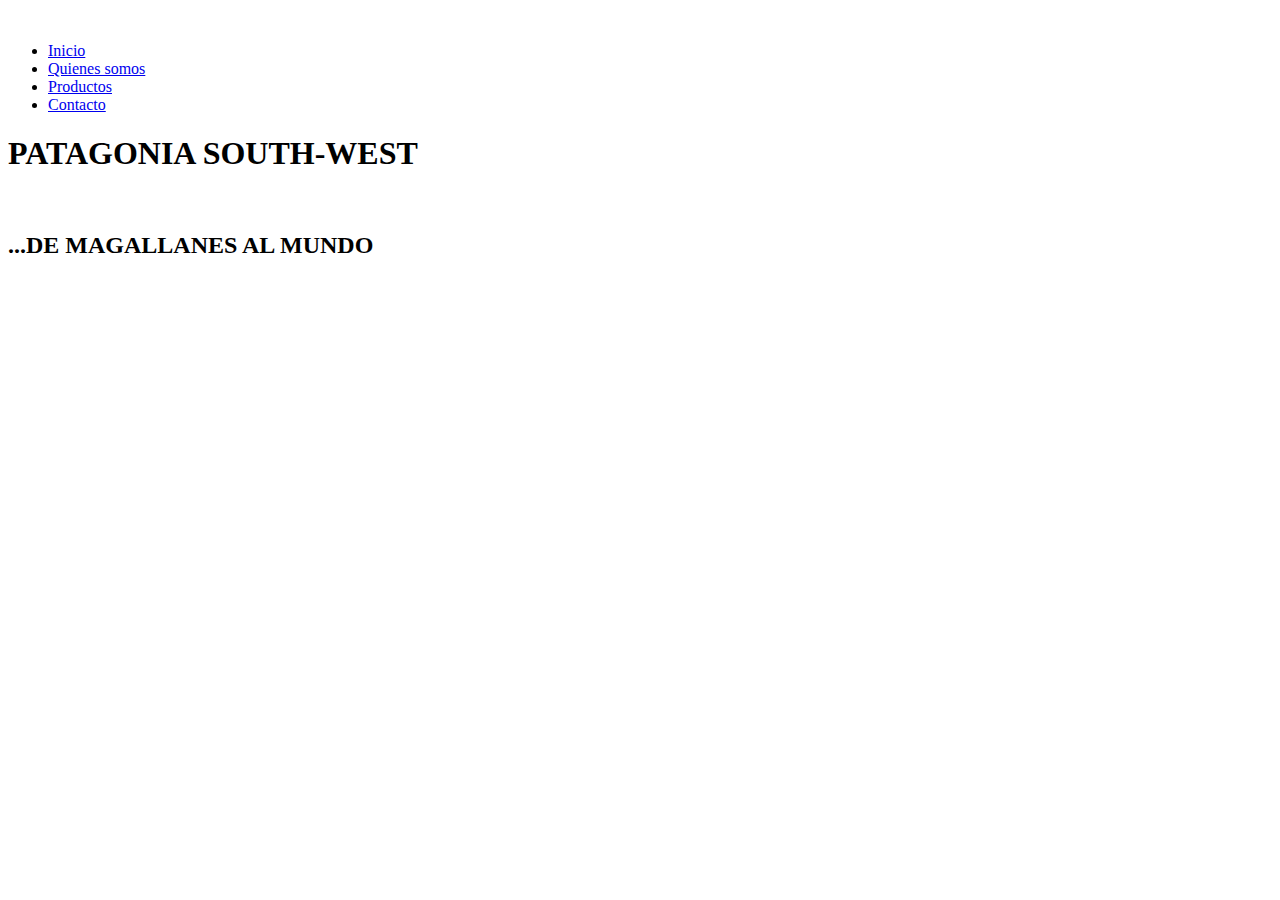
==== index.html @ 1c1a5e8b "Add files via upload" ====
<!DOCTYPE html>
<html lang="en">
<head>
    <meta charset="UTF-8">
    <meta http-equiv="X-UA-Compatible" content="IE=edge">
    <meta name="viewport" content="width=device-width, initial-scale=1.0">
    <title>Patagonia South West</title>
    <link rel="stylesheet" href="./assets/css/styles.css">
</head>
<body>
    <nav>
        <div class="navbar">
            <div>
                <img src="./assets/img/logo navbar.jpeg" style="width: 15%;" alt="" srcset="">
            </div>
            <div>
                <ul>
                    <li><a href="./">Inicio</a></li>
                    <li><a href="./quienessomos.html">Quienes somos</a></li>
                    <li><a href="./productos.html">Productos</a></li>
                    <li><a href="./contacto.html">Contacto</a></li>
                </ul>
            </div>
        </div>
    </nav>
    <header class="content">
        <div class="content-container">
            <h1 class="titulo">PATAGONIA SOUTH-WEST</h1>
            <div class="article">
                <img class="content-img" style="width: 100%;" src="./assets/img/imageninicio.jpeg" alt="">
                <img class="logo_inicio" src="./assets/img/logo psw.png" alt="" srcset="">
            </div>
            <div>
                <h2 class="subtitulo">...DE MAGALLANES AL MUNDO</h2>
            </div>        

        </div>
    </header>
</body>
</html>
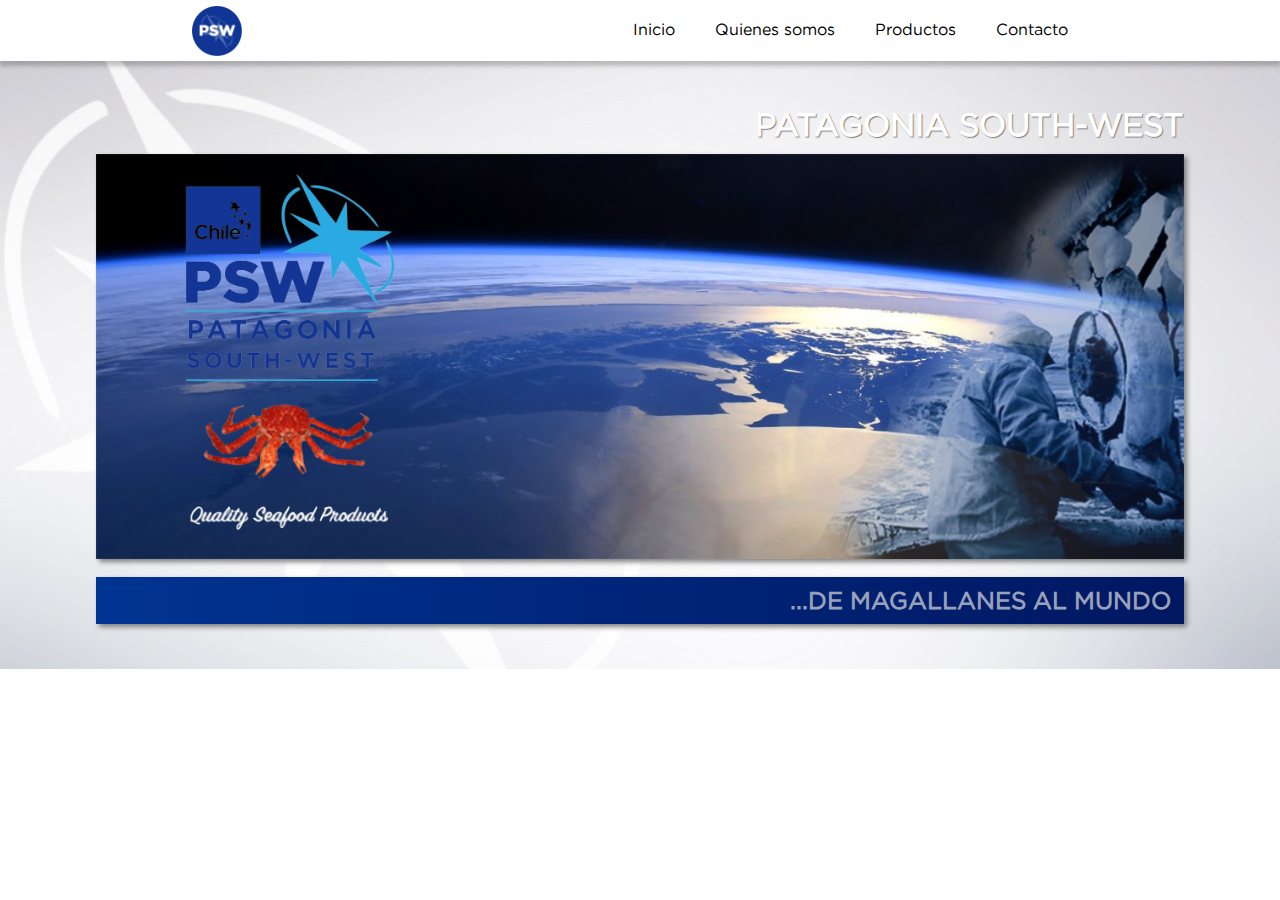
==== commit 3529f279: "Add files via upload" ====
--- a/index.html
+++ b/index.html
@@ -10,8 +10,8 @@
 <body>
     <nav>
         <div class="navbar">
-            <div>
-                <img src="./assets/img/logo navbar.jpeg" style="width: 15%;" alt="" srcset="">
+            <div class="container-img-logo">
+                <img src="./assets/img/logo_navbar-removebg-preview.png" style="width: 50px;" alt="" srcset="">
             </div>
             <div>
                 <ul>
@@ -28,7 +28,12 @@
             <h1 class="titulo">PATAGONIA SOUTH-WEST</h1>
             <div class="article">
                 <img class="content-img" style="width: 100%;" src="./assets/img/imageninicio.jpeg" alt="">
-                <img class="logo_inicio" src="./assets/img/logo psw.png" alt="" srcset="">
+                <div class="logo_inicio">
+                    <img src="./assets/img/logo psw.png" alt="" srcset="">
+                    <img src="./assets/img/centolla-removebg-preview.png" alt="" srcset="">
+                    <img src="./assets/img/quality_sea_products-removebg-preview.png" alt="" srcset="">
+
+                </div>
             </div>
             <div>
                 <h2 class="subtitulo">...DE MAGALLANES AL MUNDO</h2>
--- a/assets/css/styles.css
+++ b/assets/css/styles.css
@@ -0,0 +1,159 @@
+@font-face {
+    font-family: "Gotham";
+    src: url("../fonts/Gotham\ Book.otf");
+  }
+  @font-face {
+    font-family: "Gotham-Book";
+    src: local("Gotham-Book");
+  }
+
+
+*{
+    box-sizing: border-box;
+    font-family: "Gotham";
+    margin: 0;
+    padding: 0%;
+    list-style: none;
+    text-decoration: none;
+}
+a{
+    color: black;
+}
+a:hover{
+    color: #013392;
+}
+.navbar{
+    display: flex;
+    flex-direction: row;
+    justify-content: space-between;
+    padding-right: 15vw;
+    padding-left: 15vw;
+    height: 61px;
+    
+}
+.container-img-logo{
+    display: flex;
+    justify-content: center;
+    align-items: center;
+  }
+ul{
+    display: flex;
+}
+li{
+    margin: 20px;
+}
+.content{
+
+    padding-left: 7.5vw;
+    padding-right: 7.5vw;
+    padding-top: 5vh;
+    padding-bottom:5vh;
+    background-image: url("../img/background.jpeg");
+    background-repeat: no-repeat;
+    background-origin: border-box;
+}
+header{
+    background-image: url("../img/background.jpeg");
+    background-repeat: no-repeat;
+    background-size: cover;
+    background-position: center top;
+}
+.article{
+    margin-top: 10px;
+    display: flex;
+    flex-direction: row;
+    text-align: center;
+    align-items: center;
+    background-color: #013392;
+    box-shadow: 3px 3px 5px grey ;
+}
+.article_quienessomos{
+    margin-top: 10px;
+    display: flex;
+    flex-direction: row;
+    text-align: center;
+    align-items: center;
+    background-color: #013392;
+    box-shadow: 3px 3px 5px grey ;
+}
+.article_productos{
+    margin-top: 10px;
+    display: flex;
+    flex-direction: row;
+    text-align: center;
+    align-items: center;
+    background-color: #30a9e0;
+    box-shadow: 3px 3px 5px grey ;
+}
+.logo_inicio{
+    position: absolute;
+    z-index: 200;
+    display: flex;
+    flex-direction: column;
+    align-items: center;
+    justify-content: center;
+    width: 30%;
+}
+.logo_inicio img{
+    width: 55%;
+    
+}
+.content-img{
+    object-fit: fill;
+    width: 65%;
+}
+.titulo{
+    color:white;
+    text-shadow: 1px 1px 1px gray;
+    text-align: right;
+}
+.subtitulo{
+    background-image: linear-gradient(to right,#003392, #001761);
+    color: #99a1bb;
+    text-align: right;
+    padding-right: 1vw;
+    padding-top: 1vh;
+    padding-bottom: 1vh;
+    margin-top: 2vh;
+    box-shadow: 3px 3px 5px grey ;
+}
+.text-container{
+    width:35%;
+    height: 400px;
+    display: flex;
+    flex-direction: column;
+    align-items: center;
+    justify-content: center;
+
+}
+.text{
+    color: white;
+    margin: 5vh;
+    overflow: auto;
+    min-width: 200px;
+    
+}
+.article-title1{
+    width: 18vw;
+    position: relative;
+    top: 2.5vh;
+    left: -13.5vw ;
+    z-index: 3;
+    color: white;
+    background-color: black;
+    text-align: center;
+    padding-top: 5px;
+    padding-bottom: 5px;
+}
+.article-title2{
+    width: 18vw;
+    position: relative;
+    top: 2.5vh;
+    left: 15vw ;
+    z-index: 3;
+    color: white;
+    background-color: black;
+    text-align: center;
+    padding-top: 5px;
+    padding-bottom: 5px;
+}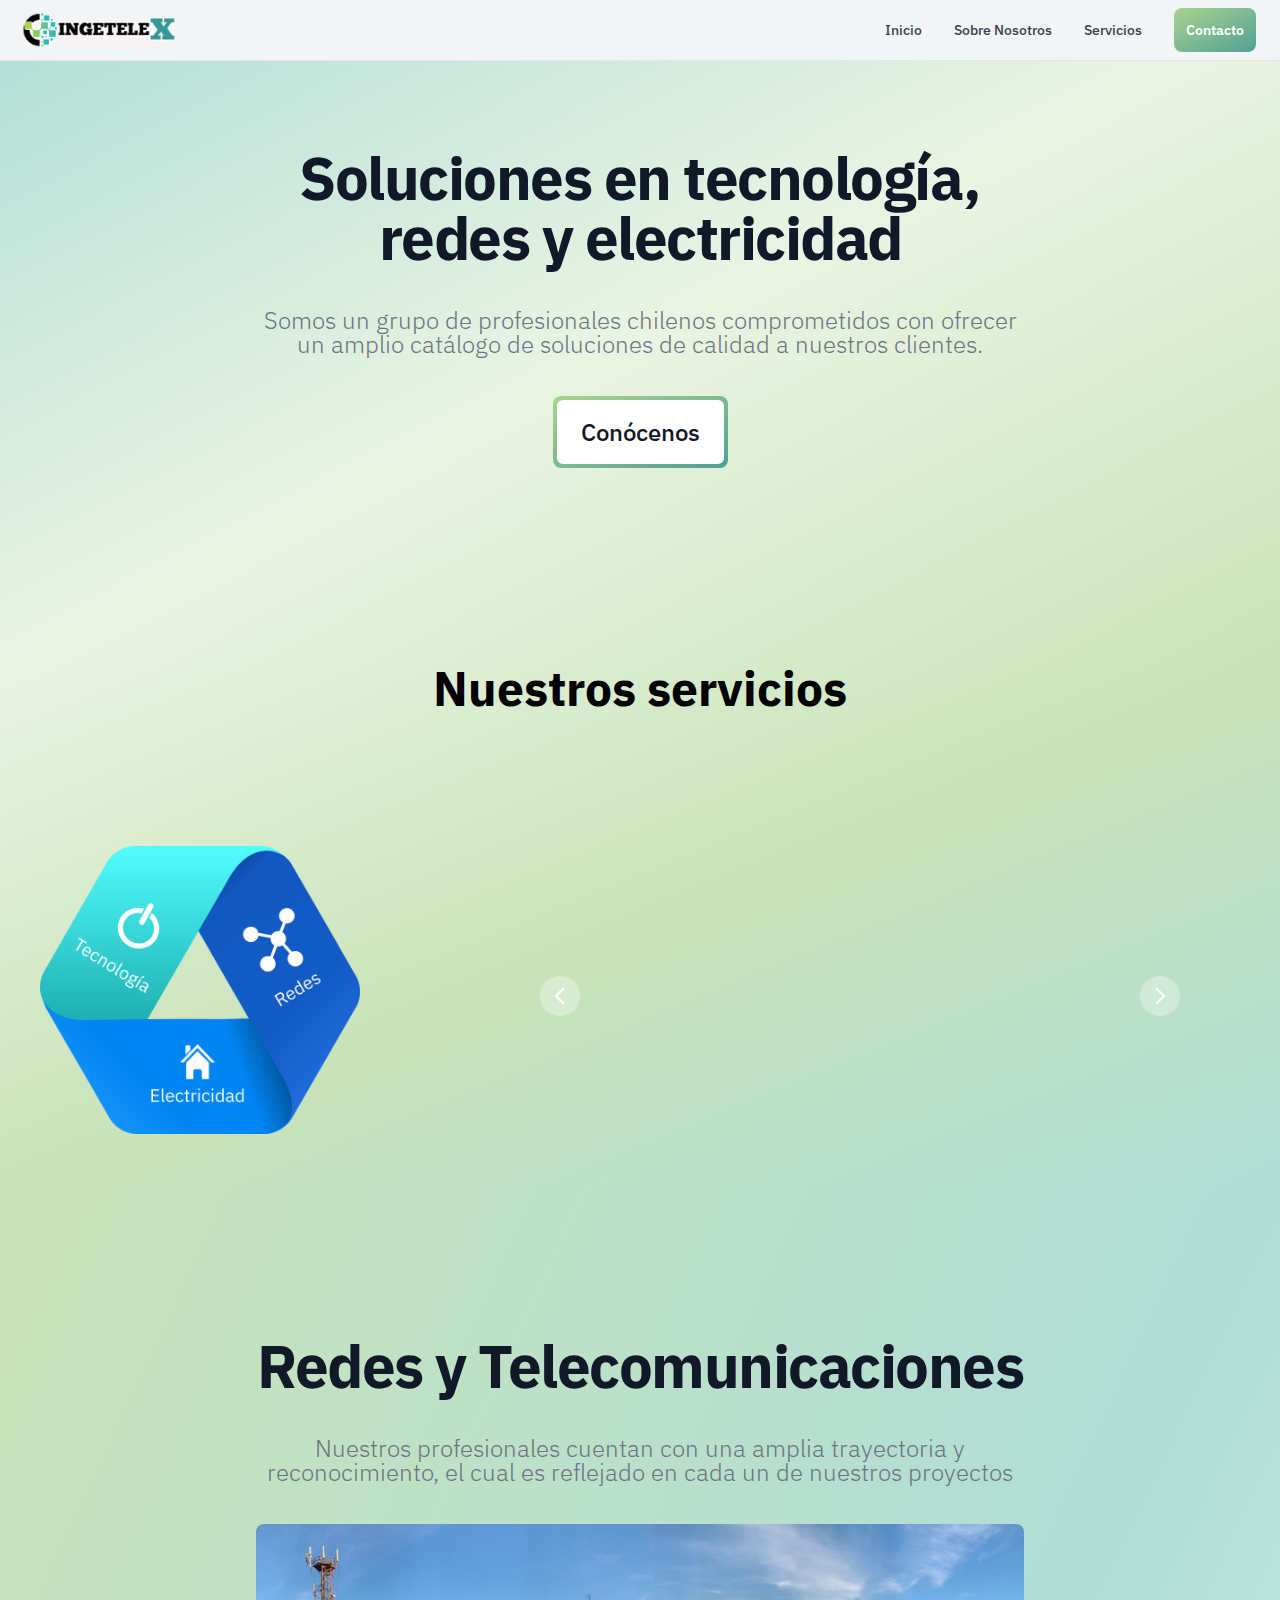
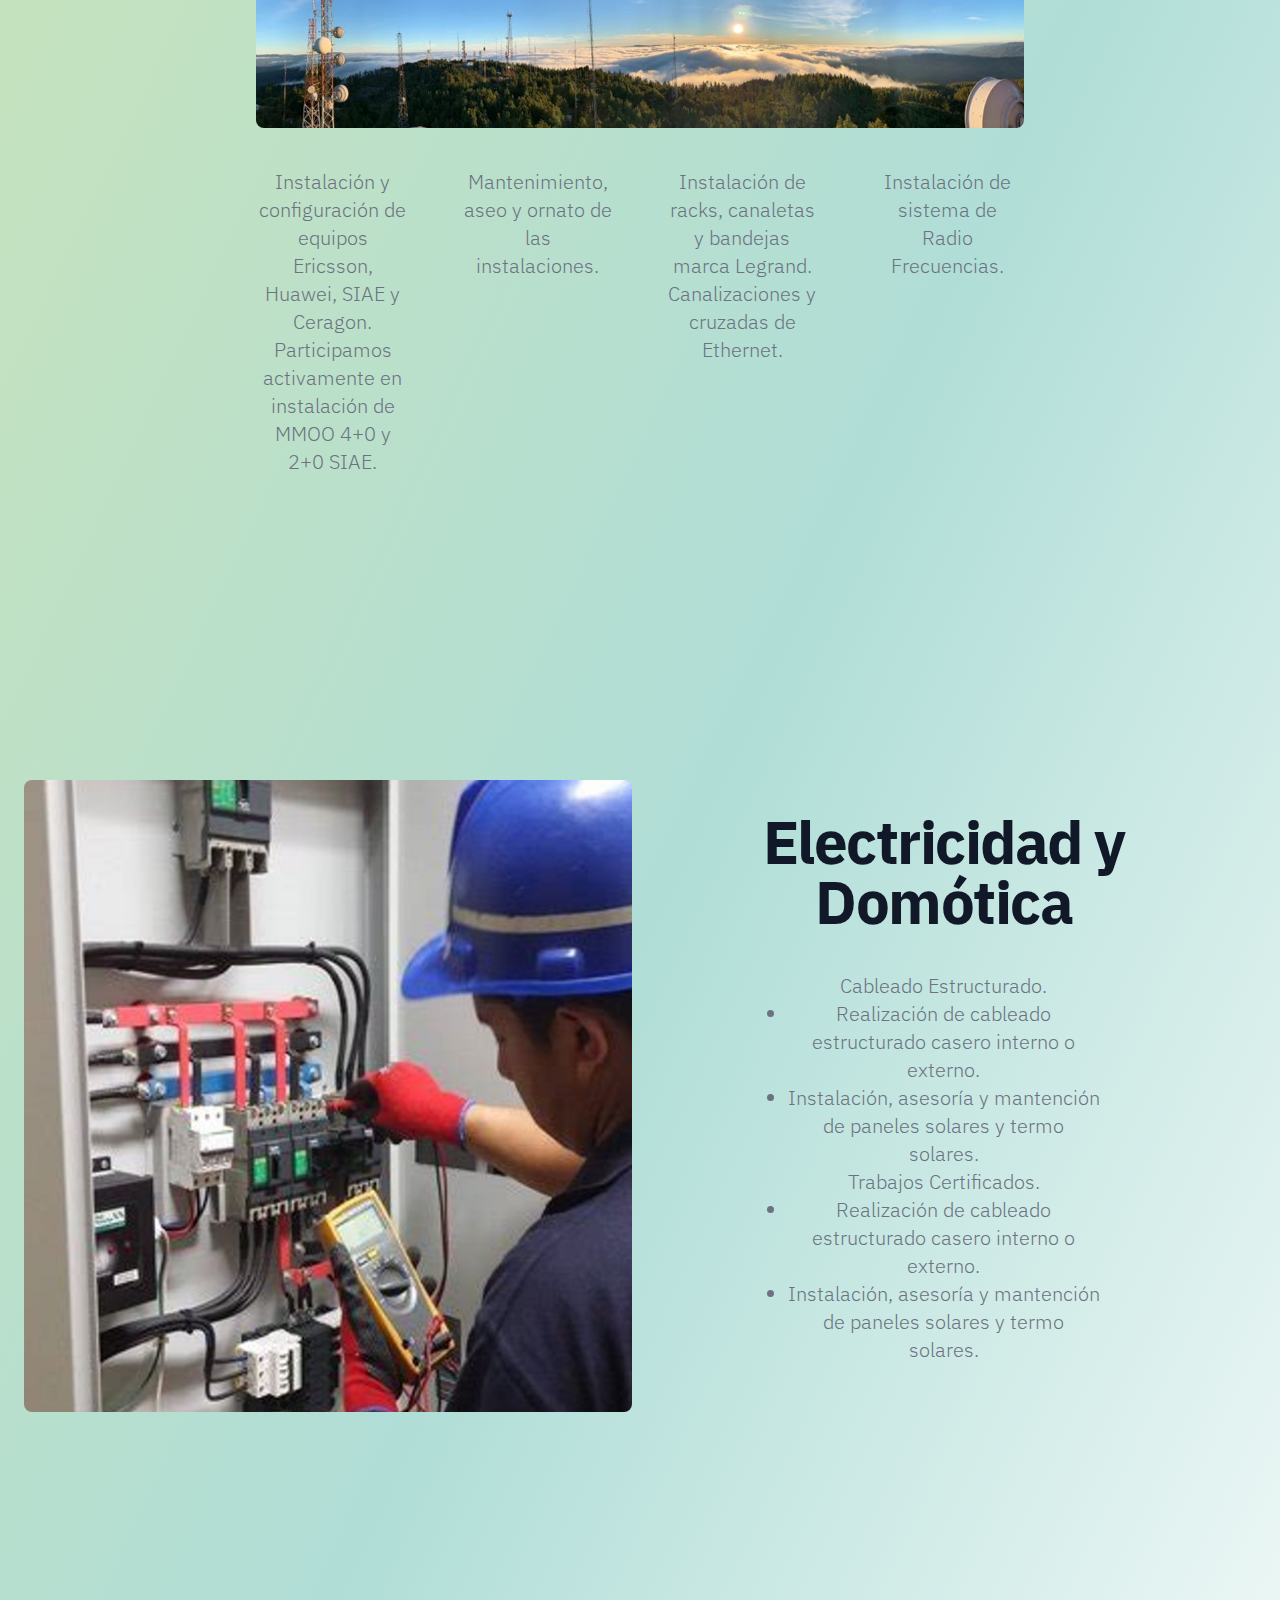
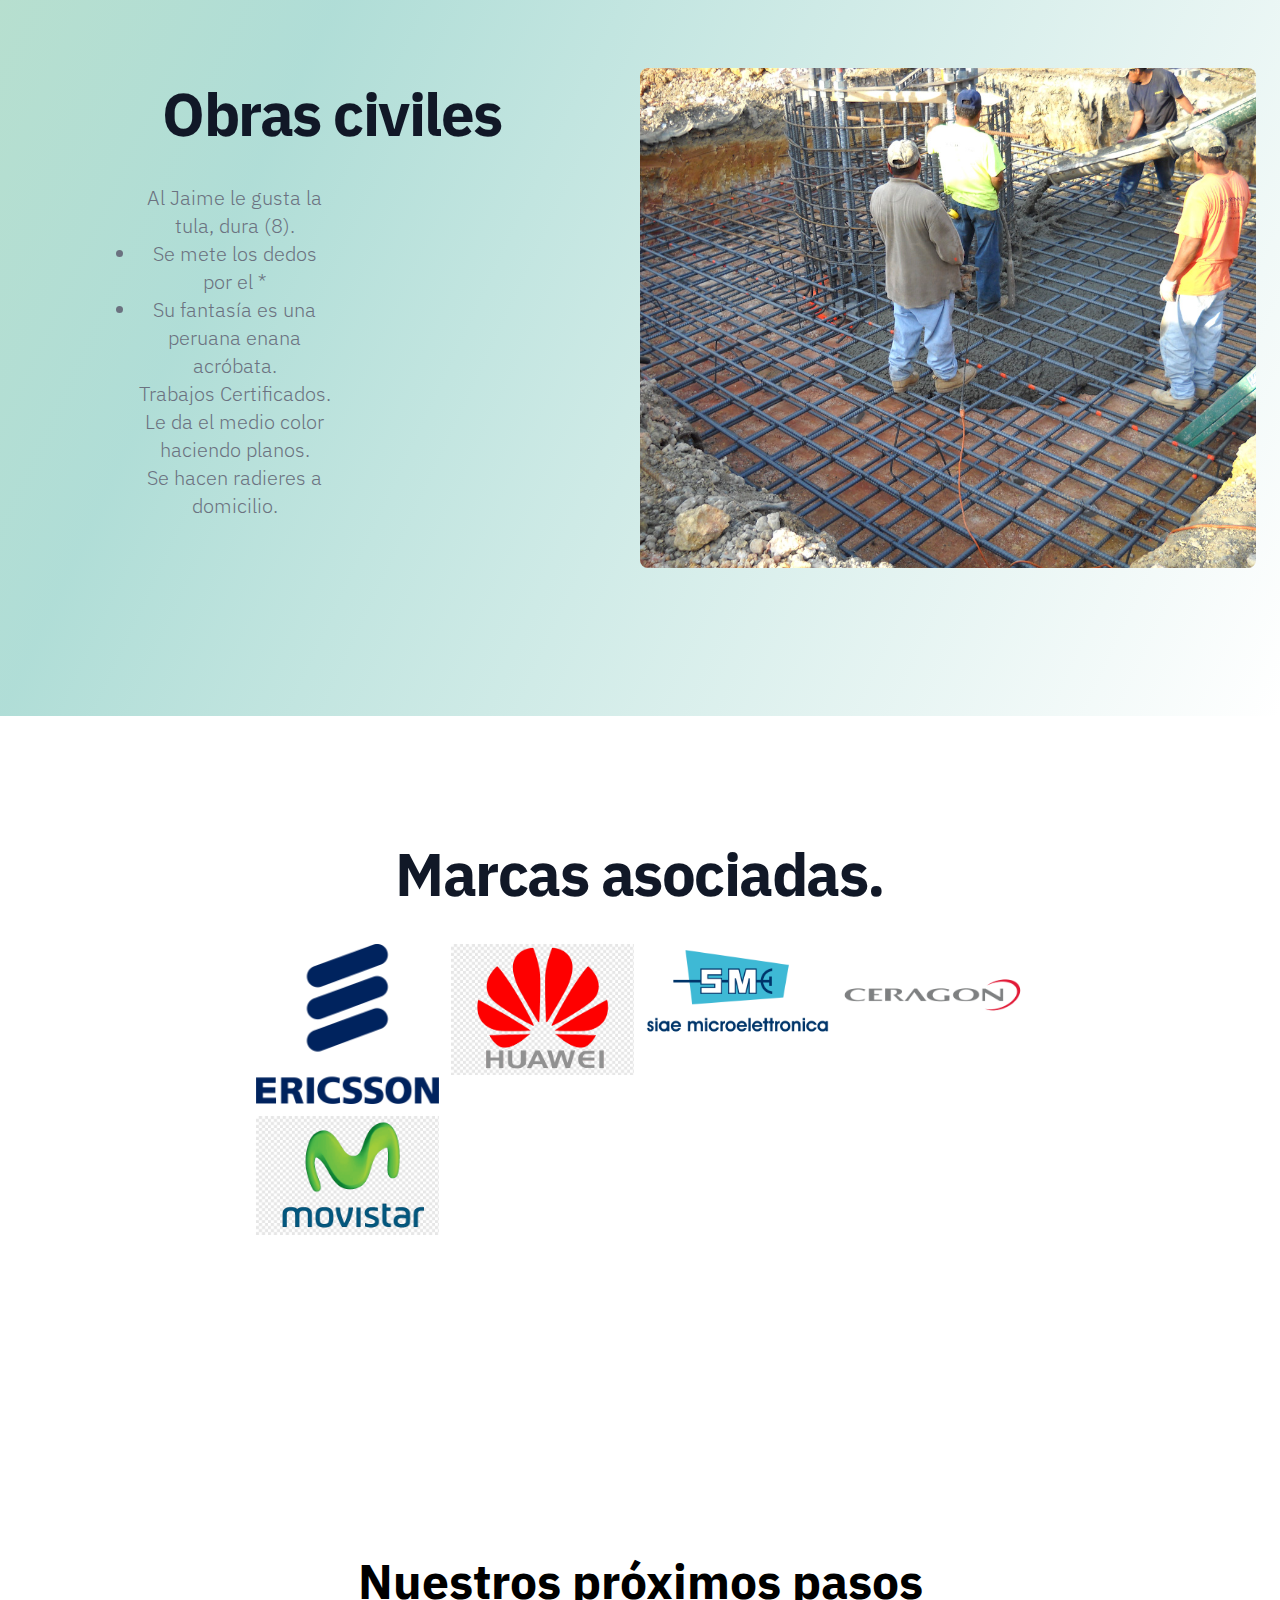
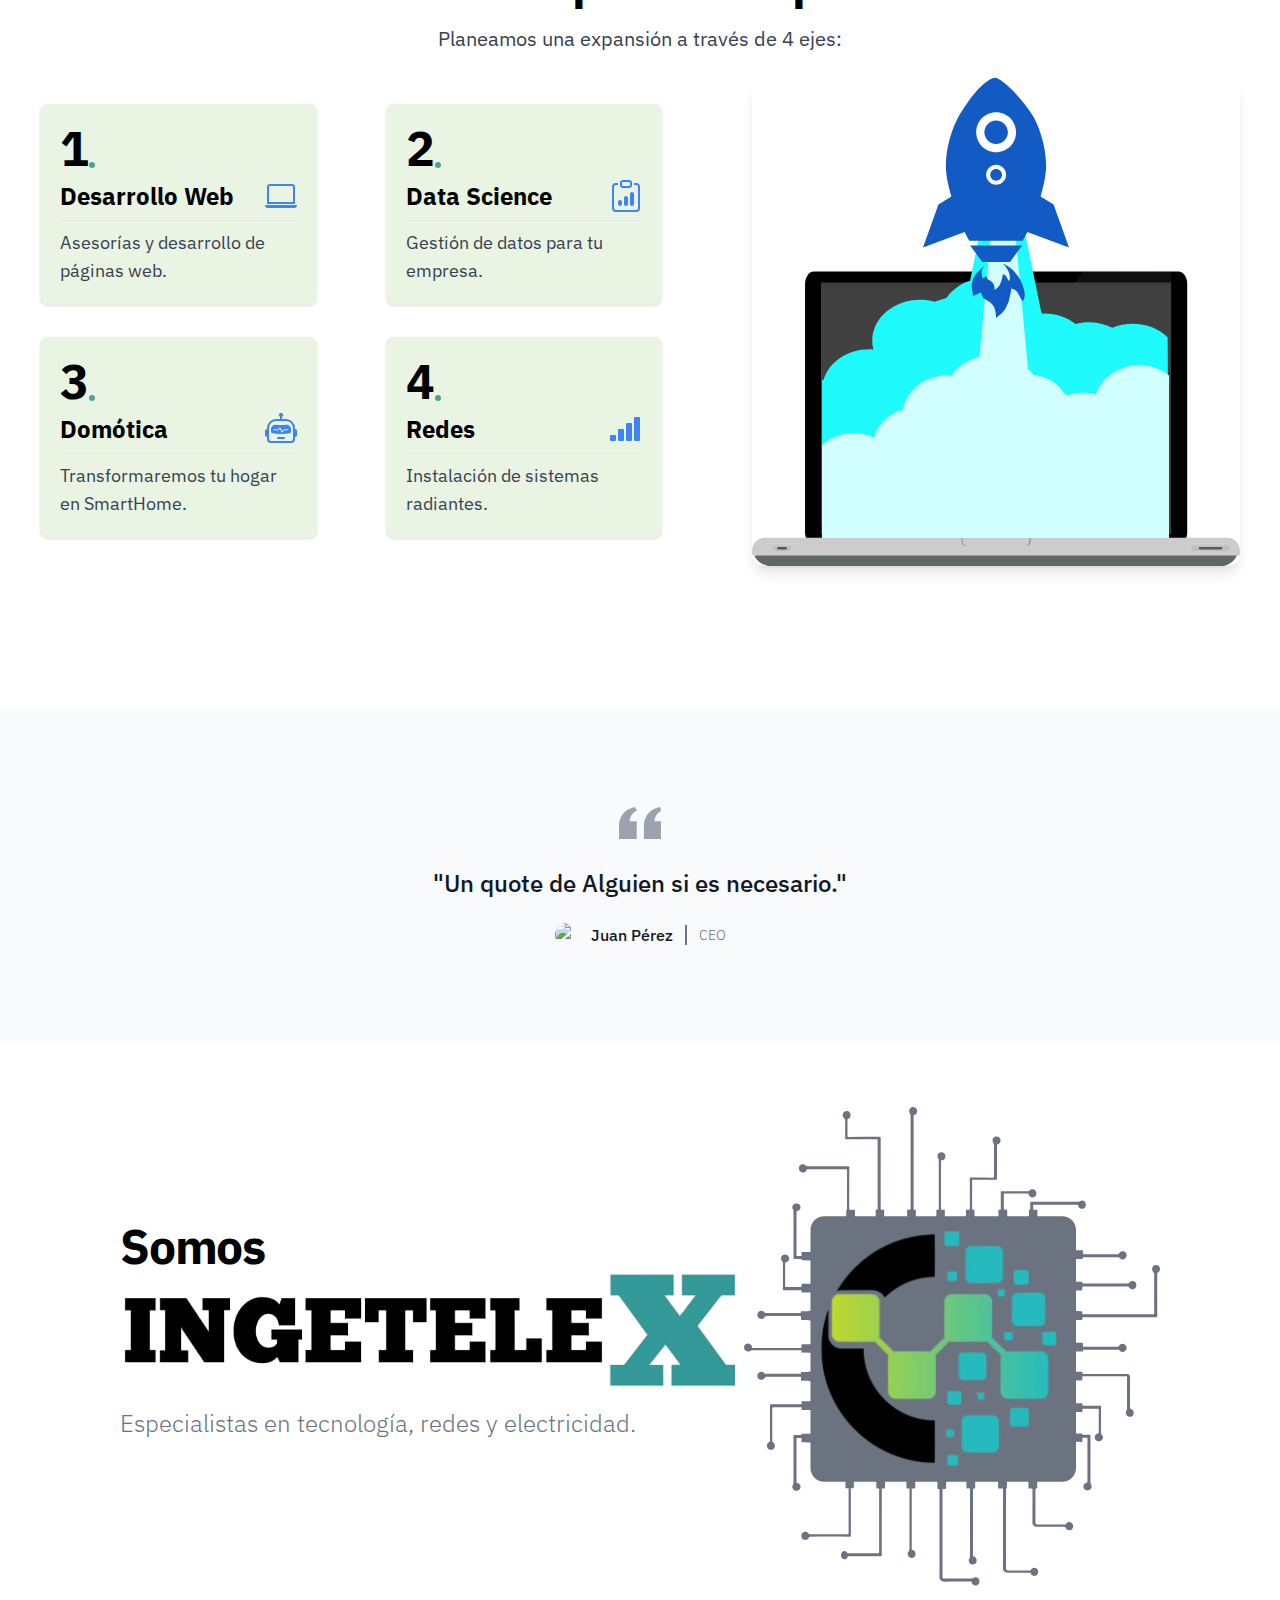
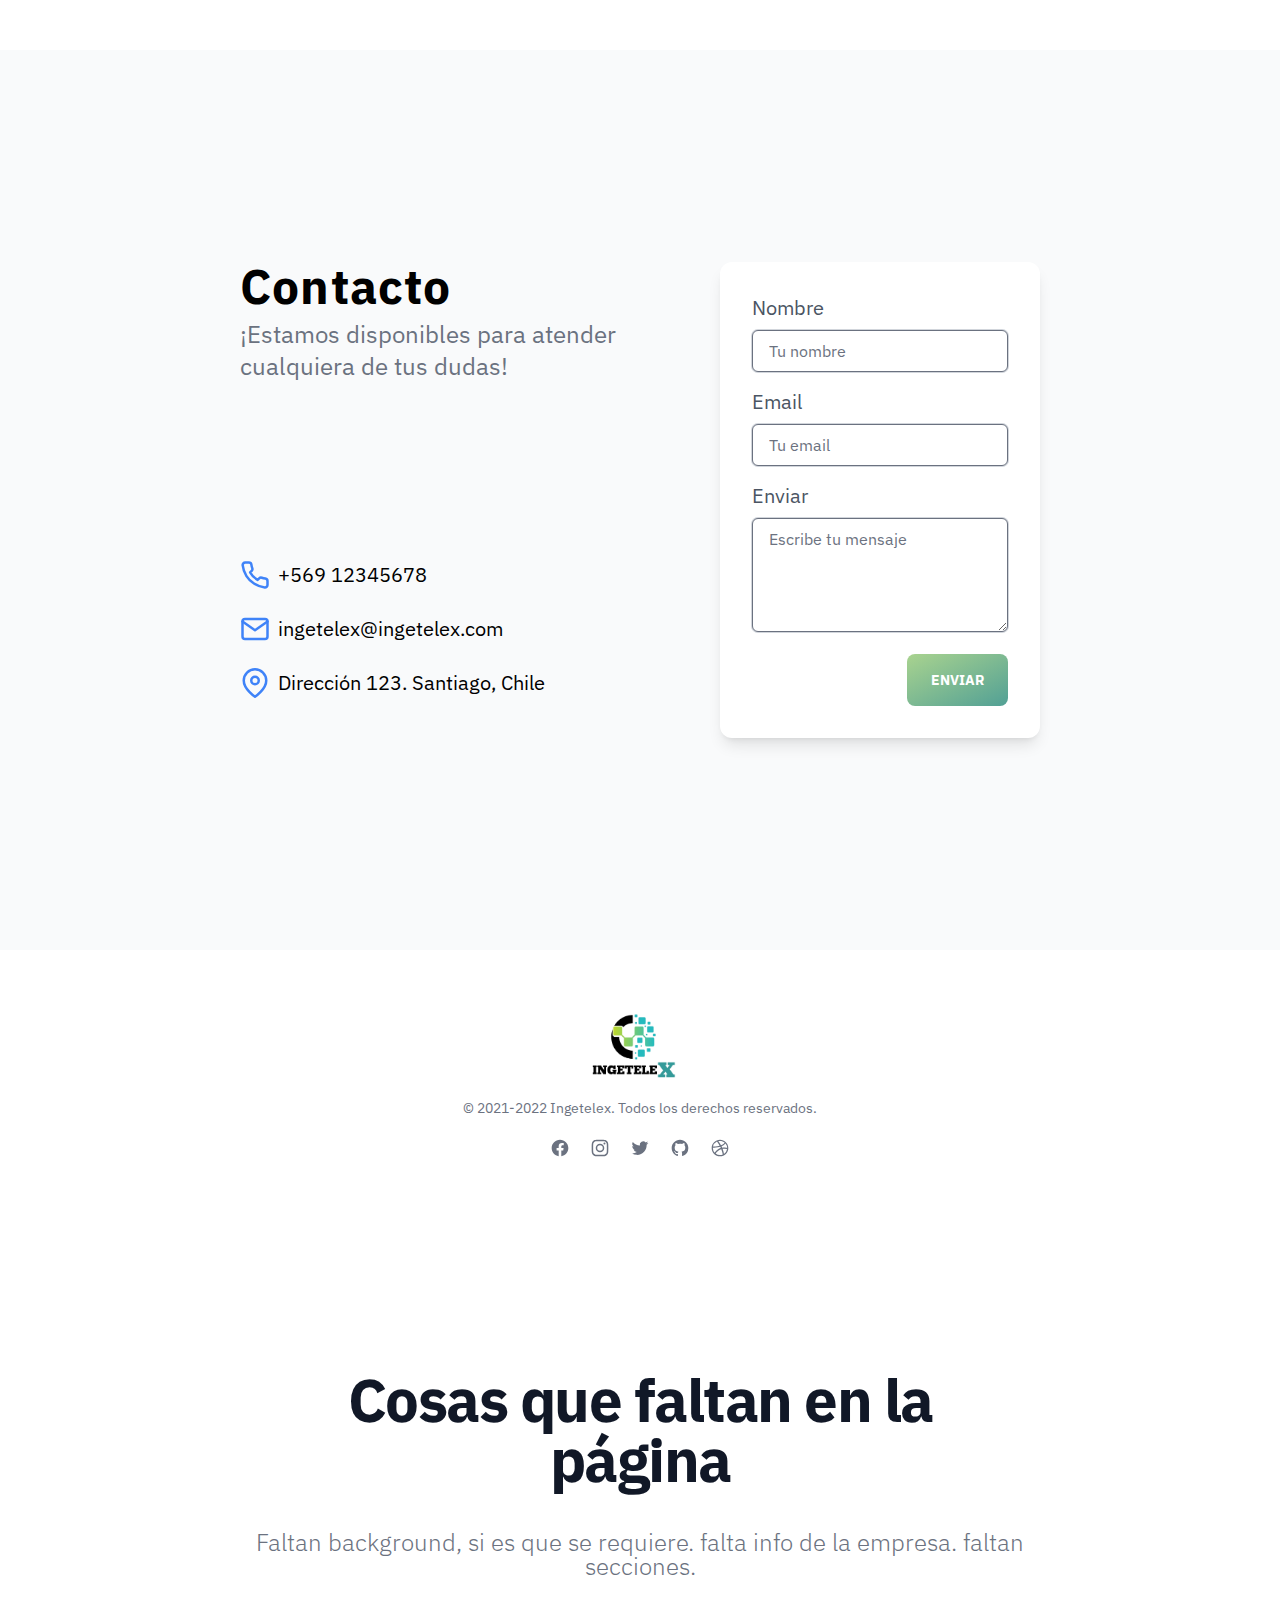
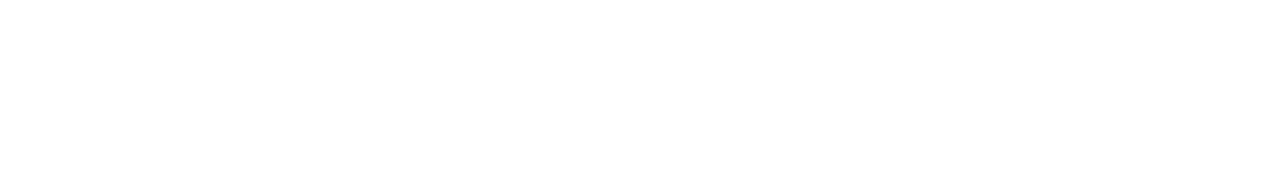
==== commit 0fbdc3d4: "prueba 1" ====
--- a/index.html
+++ b/index.html
@@ -1,45 +1,646 @@
 <!DOCTYPE html>
 <html lang="en">
+
 <head>
+    <link rel="canonical" href="https://https://demo.themesberg.com/landwind/" />
     <meta charset="UTF-8">
     <meta http-equiv="X-UA-Compatible" content="IE=edge">
     <meta name="viewport" content="width=device-width, initial-scale=1.0">
-    <title>Patagonia South West</title>
-    <link rel="stylesheet" href="./assets/css/styles.css">
+    <title> Ingetelex</title>
+    <!-- Favicon -->
+    <link rel="apple-touch-icon" sizes="180x180" href="./images/favicons/apple-touch-icon.png">
+    <link rel="icon" type="image/png" sizes="32x32" href="./images/favicons/favicon-32x32.png">
+    <link rel="icon" type="image/png" sizes="16x16" href="./images/favicons/favicon-16x16.png">
+    <link rel="manifest" href="./images/favicons/site.webmanifest">
+    <link rel="mask-icon" href="./images/favicons/safari-pinned-tab.svg" color="#5bbad5">
+    <link rel="shortcut icon" href="./images/favicons/favicon.ico?12312312312">
+    <meta name="msapplication-TileColor" content="#da532c">
+    <meta name="msapplication-config" content="./images/favicons/browserconfig.xml">
+    <meta name="theme-color" content="#ffffff">
+
+
+    <!-- Meta SEO -->
+    <meta name="title" content="Landwind - Tailwind CSS Landing Page">
+    <meta name="description"
+        content="Get started with a free and open-source landing page built with Tailwind CSS and the Flowbite component library.">
+    <meta name="robots" content="index, follow">
+    <meta http-equiv="Content-Type" content="text/html; charset=utf-8">
+    <meta name="language" content="English">
+    <meta name="author" content="Themesberg">
+
+    <!-- Social media share -->
+    <meta property="og:title" content="Landwind - Tailwind CSS Landing Page">
+    <meta property="og:site_name" content="Themesberg">
+    <meta property="og:url" content="https://https://demo.themesberg.com/landwind/">
+    <meta property="og:description"
+        content="Get started with a free and open-source landing page for Tailwind CSS built with the Flowbite component library featuring dark mode, hero sections, pricing cards, and more.">
+    <meta property="og:type" content="">
+    <meta property="og:image"
+        content="https://themesberg.s3.us-east-2.amazonaws.com/public/github/landwind/og-image.png">
+    <meta name="twitter:card" content="summary" />
+    <meta name="twitter:site" content="@themesberg" />
+    <meta name="twitter:creator" content="@themesberg" />
+
+
+
+
+
+
+    <link href="./output.css" rel="stylesheet">
+    <script async defer src="https://buttons.github.io/buttons.js"></script>
 </head>
+
 <body>
-    <nav>
-        <div class="navbar">
-            <div class="container-img-logo">
-                <img src="./assets/img/logo_navbar-removebg-preview.png" style="width: 50px;" alt="" srcset="">
-            </div>
+    <header>
+        <!-- <header class="fixed w-full px-1"> -->
+
+        <nav
+            class="transition-all duration-300 ease-out delay-75 bg-gray-100 px-2 sm:px-5 py-1 dark:bg-gray-900 fixed w-full z-20 top-0 left-0 border-b border-gray-200 dark:border-gray-600">
+            <div class="container flex flex-wrap items-center justify-between mx-auto">
+                <a href="https://flowbite.com/" class="flex items-center">
+                    <img src="./images/logo-nav.jpg" class="mr-3 h-9" alt="Flowbite Logo" />
+                </a>
+                <button data-collapse-toggle="navbar-sticky" type="button"
+                    class="inline-flex items-center p-2 ml-3 text-sm text-gray-500 rounded-lg md:hidden hover:bg-gray-100 focus:outline-none focus:ring-2 focus:ring-gray-200 dark:text-gray-400 dark:hover:bg-gray-700 dark:focus:ring-gray-600"
+                    aria-controls="navbar-default" aria-expanded="false">
+                    <span class="sr-only">Open main menu</span>
+                    <svg class="w-6 h-6" aria-hidden="true" fill="currentColor" viewBox="0 0 20 20"
+                        xmlns="http://www.w3.org/2000/svg">
+                        <path fill-rule="evenodd"
+                            d="M3 5a1 1 0 011-1h12a1 1 0 110 2H4a1 1 0 01-1-1zM3 10a1 1 0 011-1h12a1 1 0 110 2H4a1 1 0 01-1-1zM3 15a1 1 0 011-1h12a1 1 0 110 2H4a1 1 0 01-1-1z"
+                            clip-rule="evenodd"></path>
+                    </svg>
+                </button>
+                <div class="hidden w-full md:block md:w-auto" id="navbar-sticky">
+                    <ul
+                        class="flex flex-col items-center space-y-2 md:space-y-0  p-1 mt-4 border border-gray-100 rounded-lg bg-gray-50 md:flex-row md:space-x-8 md:mt-0 md:text-sm md:font-medium md:border-0 md:bg-gray-100 dark:bg-gray-800 md:dark:bg-gray-900 dark:border-gray-700">
+                        <li>
+                            <a href="#"
+                                class="block py-3 pl-3 pr-3 text-gray-700 rounded hover:bg-gray-100 md:hover:bg-transparent md:border-0 md:hover:text-blue-700 md:p-0 dark:text-gray-400 md:dark:hover:text-white dark:hover:bg-gray-700 dark:hover:text-white md:dark:hover:bg-transparent"
+                                aria-current="page">Inicio</a>
+                        </li>
+                        <li>
+                            <a href="#"
+                                class="block py-3 pl-3 pr-3 text-gray-700 rounded hover:bg-gray-100 md:hover:bg-transparent md:border-0 md:hover:text-blue-700 md:p-0 dark:text-gray-400 md:dark:hover:text-white dark:hover:bg-gray-700 dark:hover:text-white md:dark:hover:bg-transparent">Sobre
+                                Nosotros</a>
+                        </li>
+                        <li>
+                            <a href="#"
+                                class="block py-3 pl-3 pr-3 text-gray-700 rounded hover:bg-gray-100 md:hover:bg-transparent md:border-0 md:hover:text-blue-700 md:p-0 dark:text-gray-400 md:dark:hover:text-white dark:hover:bg-gray-700 dark:hover:text-white md:dark:hover:bg-transparent">Servicios</a>
+                        </li>
+                        <li>
+                            <a href="#"
+                                class="block py-3 pl-3 pr-3 md:px-3  rounded-lg  text-white bg-gradient-to-br from-ingetelexgreen-400 to-ingetelexblue-600  hover:bg-gradient-to-bl focus:ring-4 focus:outline-none focus:ring-green-200 dark:focus:ring-green-800 font-semibold text-center">Contacto</a>
+                        </li>
+                    </ul>
+                </div>
+            </div>
+        </nav>
+
+    </header>
+
+    <!-- Start block -->
+    <section class="bg-gradient-to-br from-ingetelexblue-500/50 via-ingetelexgreen-200/50 to-ingetelexgreen-500/50 dark:bg-gray-900 py-5">
+        <div class="max-w-screen-xl px-4 py-20 mx-auto md:py-32 lg:px-6">
+            <div class="max-w-screen-md mx-auto mb-8 text-center lg:mb-12 space-y-10">
+                <h1 data-animate-type="motion-safe:animate-enter-left-1s"
+                    class="js-animate-on-scroll mb-4 text-4xl -top-40  md:text-6xl font-black tracking-tight text-gray-900 dark:text-white">
+                    Soluciones en tecnología, redes y electricidad</h1>
+                <p class="mb-5 font-light leading-6 sm:leading-none text-gray-500 text-xl sm:text-2xl dark:text-gray-400">Somos un grupo de profesionales
+                    chilenos comprometidos con ofrecer un amplio catálogo de soluciones de calidad a nuestros clientes.
+                </p>
+                <button
+                    class=" bg-ingetelexblue-500 inline-flex items-center justify-center p-1 overflow-hidden text-xl md:text-2xl text-white font-medium lg:text-gray-900 rounded-lg group lg:bg-gradient-to-br from-ingetelexgreen-400 to-ingetelexblue-600 group-hover:from-ingetelexgreen-400 group-hover:to-ingetelexblue-600 hover:text-white dark:text-white focus:ring-4 focus:outline-none focus:ring-green-200 dark:focus:ring-green-800">
+                    <span
+                        class="px-6 py-4 transition-all ease-in duration-75 bg-ingetelexblue-600 lg:bg-white dark:bg-gray-900 rounded-md group-hover:bg-opacity-0">
+                        Conócenos
+                    </span>
+                </button>
+            </div>
+        </div>
+    </section>
+    <!-- End block -->
+
+    <!-- Start block -->
+    <section class="bg-gradient-to-br from-ingetelexgreen-200/50 via-ingetelexgreen-500/50 to-ingetelexblue-500/50 dark:bg-gray-800">
+        <div class="max-w-screen-xl mx-auto my-auto space-y-12 lg:space-y-20">
+            <h1 class="text-center col-span-12  font-bold text-3xl md:text-5xl self-center">Nuestros servicios</h1>
+            <!-- Row -->
+            <div class="items-center gap-8 lg:grid lg:grid-cols-3 md:gap-10">
+                <div class="hidden lg:block w-auto h-auto mx-auto">
+                    <img class="w-[80%] rounded-lg mx-auto max-w-full h-auto" src="./images/areasinge.png"
+                        alt="dashboard feature image">
+                
+                </div>
+                <div class="sm:text-lg dark:text-gray-400 lg:col-start-2 lg:col-span-2">
+                    <div class="max-w-2xl m-auto h-96 w-full">
+                        <div id="default-carousel" class="relative mt-3" data-carousel="static">
+                          <!-- Carousel wrapper -->
+                          <div class="overflow-hidden relative sm:h-96 h-96 rounded-lg xl:h-96 2xl:h-96">
+                               <!-- Item 1 -->
+                              <div class="inline-flex flex-col items-center hidden duration-700 ease-in-out bg-center bg-no-repeat" style="background-image: url(./images/telecobg.jpg);background-repeat: no-repeat;background-position: center;background-size: cover;" data-carousel-item>
+                                  <!-- <span class="absolute top-1/2 left-1/2 text-2xl font-semibold text-white -translate-x-1/2 -translate-y-1/2 sm:text-3xl dark:text-gray-800">Redes y Telecomunicaciones</span> -->
+                                  <h1 class="text-center col-span-12 text-[#52a095] font-bold text-3xl md:text-5xl" style="margin-top: 50px;">Redes y Telecomunicaciones</h1>
+                                  <!-- <img src="https://flowbite.com/docs/images/carousel/carousel-1.svg" class="block absolute top-1/2 left-1/2 w-full -translate-x-1/2 -translate-y-1/2" alt="..."> -->
+                                  <ul class="font-bold text-[#52a095]" style="padding-top:40px;">
+                                      <li>Proyecto Zona Sur</li>
+                                      <li>Planta Interna</li>
+                                      <li>Sistema Radio Frecuencias</li>
+                                      <li>Micro Ondas</li>
+                                  </ul>
+
+                              </div>
+                              <!-- Item 2 -->
+                              <div class="hidden duration-700 ease-in-out bg-center bg-no-repeat" style="background-image: url(./images/telecobg.jpg);background-repeat: no-repeat;background-position: center;background-size: cover;" data-carousel-item>
+                                  <!-- <span class="absolute top-1/2 left-1/2 text-2xl font-semibold text-white -translate-x-1/2 -translate-y-1/2 sm:text-3xl dark:text-gray-800">Redes y Telecomunicaciones</span> -->
+                                  <h1 class="text-center col-span-12  font-bold text-3xl md:text-5xl" style="margin-top: 50px;">Tecnología</h1>
+                                  <!-- <img src="https://flowbite.com/docs/images/carousel/carousel-1.svg" class="block absolute top-1/2 left-1/2 w-full -translate-x-1/2 -translate-y-1/2" alt="..."> -->
+                                  
+                              </div>
+                              <!-- Item 3 -->
+                              <div class="hidden duration-700 ease-in-out bg-center bg-no-repeat" style="background-image: url(./images/obrascivilesbg.jpg);background-repeat: no-repeat;background-position: center;background-size: cover;" data-carousel-item>
+                                <!-- <span class="absolute top-1/2 left-1/2 text-2xl font-semibold text-white -translate-x-1/2 -translate-y-1/2 sm:text-3xl dark:text-gray-800">Redes y Telecomunicaciones</span> -->
+                                <h1 class="text-center col-span-12  font-bold text-3xl md:text-5xl" style="margin-top: 50px;">Obras Civiles</h1>
+                                <!-- <img src="https://flowbite.com/docs/images/carousel/carousel-1.svg" class="block absolute top-1/2 left-1/2 w-full -translate-x-1/2 -translate-y-1/2" alt="..."> -->
+                                
+                            </div>
+                          </div>
+                          <!-- Slider indicators -->
+                          <div class="flex absolute bottom-5 left-1/2 z-30 space-x-3 -translate-x-1/2">
+                              <button type="button" class="w-3 h-3 rounded-full" aria-current="false" aria-label="Slide 1" data-carousel-slide-to="0"></button>
+                              <button type="button" class="w-3 h-3 rounded-full" aria-current="false" aria-label="Slide 2" data-carousel-slide-to="1"></button>
+                              <button type="button" class="w-3 h-3 rounded-full" aria-current="false" aria-label="Slide 3" data-carousel-slide-to="2"></button>
+                          </div>
+                          <!-- Slider controls -->
+                          <button type="button" class="flex absolute top-0 left-0 z-30 justify-center items-center px-4 h-full cursor-pointer group focus:outline-none" data-carousel-prev>
+                              <span class="inline-flex justify-center items-center w-8 h-8 rounded-full sm:w-10 sm:h-10 bg-white/30 dark:bg-gray-800/30 group-hover:bg-white/50 dark:group-hover:bg-gray-800/60 group-focus:ring-4 group-focus:ring-white dark:group-focus:ring-gray-800/70 group-focus:outline-none">
+                                  <svg class="w-5 h-5 text-white sm:w-6 sm:h-6 dark:text-gray-800" fill="none" stroke="currentColor" viewBox="0 0 24 24" xmlns="http://www.w3.org/2000/svg"><path stroke-linecap="round" stroke-linejoin="round" stroke-width="2" d="M15 19l-7-7 7-7"></path></svg>
+                                  <span class="hidden">Previous</span>
+                              </span>
+                          </button>
+                          <button type="button" class="flex absolute top-0 right-0 z-30 justify-center items-center px-4 h-full cursor-pointer group focus:outline-none" data-carousel-next>
+                              <span class="inline-flex justify-center items-center w-8 h-8 rounded-full sm:w-10 sm:h-10 bg-white/30 dark:bg-gray-800/30 group-hover:bg-white/50 dark:group-hover:bg-gray-800/60 group-focus:ring-4 group-focus:ring-white dark:group-focus:ring-gray-800/70 group-focus:outline-none">
+                                  <svg class="w-5 h-5 text-white sm:w-6 sm:h-6 dark:text-gray-800" fill="none" stroke="currentColor" viewBox="0 0 24 24" xmlns="http://www.w3.org/2000/svg"><path stroke-linecap="round" stroke-linejoin="round" stroke-width="2" d="M9 5l7 7-7 7"></path></svg>
+                                  <span class="hidden">Next</span>
+                              </span>
+                          </button>
+                </div>
+            </div>
+
+        </div>
+    </section>
+    <section class="bg-gradient-to-br from-ingetelexgreen-500/50 via-ingetelexblue-500/50 to-ingetelexgreen-00/50 dark:bg-gray-900 py-5">
+        <div class="max-w-screen-xl px-4 py-20 mx-auto md:py-32 lg:px-6">
+            <div class="max-w-screen-md mx-auto mb-8 text-center lg:mb-12 space-y-10">
+                <h1 data-animate-type="motion-safe:animate-enter-left-1s"
+                    class="js-animate-on-scroll mb-4 text-4xl -top-40  md:text-6xl font-black tracking-tight text-gray-900 dark:text-white">
+                    Redes y Telecomunicaciones</h1>
+                <p class="mb-5 font-light leading-6 sm:leading-none text-gray-500 text-xl sm:text-2xl dark:text-gray-400">
+                    Nuestros profesionales cuentan con una amplia trayectoria y reconocimiento, el cual es reflejado en cada un de nuestros proyectos
+                </p>
+                <div class="hidden sm:block w-full lg-rounded">
+                    <img src="./images/telecobg.jpg" alt="" class="rounded-lg">
+                </div>
+                <div class="flex flex-col sm:flex-row justify-between">
+                    <div class="w-full sm:w-1/5 text-gray-500 font-light text-base md:text-xl">
+                        <p>
+                            Instalación y configuración de equipos Ericsson, Huawei, SIAE y Ceragon.
+                            Participamos activamente en instalación de MMOO 4+0 y 2+0 SIAE.
+                        </p>
+                    </div>
+                    <div class="w-full sm:w-1/5 text-gray-500 font-light text-base md:text-xl">
+                        <p>
+                            Mantenimiento, aseo y ornato de las instalaciones.  
+                        </p>
+                    </div>
+                    <div class="w-full sm:w-1/5 text-gray-500 font-light text-base md:text-xl">
+                        <p>
+                            Instalación de racks, canaletas y bandejas marca Legrand.
+                        </p>
+                        <p>
+                            Canalizaciones y cruzadas de Ethernet.
+                        </p>
+                    </div>
+                    <div class="w-full sm:w-1/5 text-gray-500 font-light text-base md:text-xl">
+                        <p>
+                            Instalación de sistema de Radio Frecuencias.
+                        </p>
+                    </div>
+                </div>
+            </div>
+        </div>
+        <div class="flex flex-row max-w-screen-xl px-4 py-20 mx-auto md:py-32 lg:px-6">
+            <div class="hidden sm:block w-1/2 bg-center bg-no-repeat rounded-lg" style="background-image: url(./images/electricidad.jpg);background-repeat: no-repeat;background-position: center;background-size: cover;" data-carousel-item>
+            </div>
+            <div class="mx-auto my-8 text-center lg:mb-12 space-y-10">
+                <h1 data-animate-type="motion-safe:animate-enter-left-1s"
+                    class="js-animate-on-scroll mb-4 text-4xl -top-40  md:text-6xl font-black tracking-tight text-gray-900 dark:text-white">
+                    Electricidad y Domótica</h1>
+                <div class="flex flex-col justify-between">
+                    <div class="w-1/2 text-gray-500 font-light text-xl text-center mx-auto">
+                        <h2>
+                            Cableado Estructurado.
+                        </h2>
+                        <ul class="list-disc">
+                            <li>
+                                Realización de cableado estructurado casero interno o externo.
+                            </li>
+                            <li>
+                                Instalación, asesoría y mantención de paneles solares y termo solares.
+                            </li>
+                        </ul>
+                    </div>
+                    <div class="w-1/2 text-gray-500 font-light text-xl mx-auto">
+                        <h2>
+                            Trabajos Certificados.
+                        </h2>
+                        <ul class="list-disc">
+                            <li>
+                                Realización de cableado estructurado casero interno o externo.
+                            </li>
+                            <li>
+                                Instalación, asesoría y mantención de paneles solares y termo solares.
+                            </li>
+                        </ul>
+                    </div>
+                </div>
+            </div>
+        </div>
+        <div class="flex flex-row max-w-screen-xl px-4 py-20 mx-auto md:py-32 lg:px-6">
+            <div class="max-w-screen-md mx-auto mb-8 text-center lg:mb-12 space-y-10">
+                <h1 data-animate-type="motion-safe:animate-enter-left-1s"
+                class="js-animate-on-scroll my-4 text-4xl -top-40  md:text-6xl font-black tracking-tight text-gray-900 dark:text-white">
+                Obras civiles</h1>
+                <div class="flex flex-col justify-between">
+                    <div class="w-1/2 text-gray-500 font-light text-xl">
+                        <h2>
+                            Al Jaime le gusta la tula, dura (8).
+                        </h2>
+                        <ul class="list-disc">
+                            <li>
+                                Se mete los dedos por el *
+                            </li>
+                            <li>
+                                Su fantasía es una peruana enana acróbata.
+                            </li>
+                        </ul>
+                    </div>
+                    <div class="w-1/2 text-gray-500 font-light text-xl">
+                        <h2>
+                            Trabajos Certificados.
+                        </h2>
+                        <ul>
+                            <li>
+                                Le da el medio color haciendo planos.
+                            </li>
+                            <li>
+                                Se hacen radieres a domicilio.
+                            </li>
+                        </ul>
+                    </div>
+                </div>
+            </div>
+            <div class="hidden lg:block w-1/2 bg-center bg-no-repeat rounded-lg" style="background-image: url(./images/obrasciviles.jpg);background-repeat: no-repeat;background-position: center;background-size: cover;" data-carousel-item>
+            </div>
+        </div>
+    </section>
+    <section>
+        <div class="max-w-screen-xl px-4 py-20 mx-auto md:py-32 lg:px-6">
+            <div class="max-w-screen-md mx-auto mb-8 text-center lg:mb-12 space-y-10">
+                <h1 data-animate-type="motion-safe:animate-enter-left-1s"
+                    class="js-animate-on-scroll mb-4 text-4xl -top-40  md:text-6xl font-black tracking-tight text-gray-900 dark:text-white">
+                    Marcas asociadas.
+                </h1>
+                <div class="grid grid-cols-4 gap-3">
+                    <div class="w-full h-full bg-center bg-no-repeat rounded-lg">
+                        <img src="./images/Ericsson_logo.svg.png" alt="">
+                    </div>
+                    <div class="w-full bg-center bg-no-repeat rounded-lg">
+                        <img src="./images/huawei logo.png" class="object-cover" alt="">
+                    </div>
+                    <div class="w-full bg-center bg-no-repeat rounded-lg">
+                        <img src="./images/SIAEMIC_logo.gif" class="object-cover" alt="">
+                    </div>
+                    <div class="w-full bg-center bg-no-repeat rounded-lg">
+                        <img src="./images/ceragon-logo.png" alt="" srcset="">
+                    </div>
+                    <div class="w-full bg-center bg-no-repeat rounded-lg">
+                        <img src="./images/movistar-logo.png" alt="" srcset="">
+                    </div>
+                </div>
+            </div>
+        </div>
+    </section>
+    <!-- End block -->
+
+
+
+
+    <section
+        class="min-h-screen grid grid-cols-12 container mx-auto px-10 py-14 gap-x-5 place-content-center">
+        <h1 class="text-center col-span-12  font-bold text-3xl md:text-5xl self-center">Nuestros próximos pasos</h1>
+        <p class="col-span-12 mt-3 mb-3 md:mb-1 lg:mt-5 self-center text-gray-700  text-lg sm:text-xl text-center">Planeamos una expansión a través de 4 ejes:</p>
+
+        <article class="col-span-12 grid grid-cols-12 gap-x-5 md:mt-10 xl:mt-5 2xl:mt-5 items-center">
+            <div class="order-2 md:order-1 col-span-12 lg:col-span-7 grid sm:grid-cols-2 gap-7 lg:gap-x-0 md:gap-y-8">
+                <div data-animate-type="motion-safe:animate-enter-left-1s" class="js-animate-on-scroll lg:max-w-[80%] rounded-lg shadow p-5 bg-ingetelexgreen-100 hover:shadow-2xl hover:bg-ingetelexgreen-200 transition duration-300">
+                    <p class="number flex items-end text-5xl font-bold">1<span
+                            class="inline-block bg-ingetelexblue-600 h-1.5 rounded-full w-1.5 mb-1"></span>  </p>
+                    
+                    <div class="py-2 whitespace-no-wrap border-b border-gray-200 text-sm flex flex-nowrap text-black-500 mb-2 justify-between">
+                        <h2 class="text-xl lg:text-2xl font-bold mr-2">Desarrollo Web</h2>
+                        <svg xmlns="http://www.w3.org/2000/svg" width="16" height="16" fill="currentColor" class="h-8 w-8 text-blue-500 align-middle" viewBox="0 0 16 16">
+                            <path d="M13.5 3a.5.5 0 0 1 .5.5V11H2V3.5a.5.5 0 0 1 .5-.5h11zm-11-1A1.5 1.5 0 0 0 1 3.5V12h14V3.5A1.5 1.5 0 0 0 13.5 2h-11zM0 12.5h16a1.5 1.5 0 0 1-1.5 1.5h-13A1.5 1.5 0 0 1 0 12.5z"/>
+                          </svg>                            
+                    </div>
+                    <p class="text-gray-700 text-lg">Asesorías y desarrollo de páginas web.</p>
+                </div>
+                <div data-animate-type="motion-safe:animate-enter-right-1s" class="js-animate-on-scroll lg:max-w-[80%] rounded-lg shadow p-5 bg-ingetelexgreen-100 hover:shadow-2xl hover:bg-ingetelexgreen-200 transition duration-300">
+                    <p class="number flex items-end text-5xl font-bold">2<span
+                            class="inline-block bg-ingetelexblue-600 h-1.5 rounded-full w-1.5 mb-1"></span>  </p>
+                    
+                    <div class="py-2 whitespace-no-wrap border-b border-gray-200 text-sm flex flex-nowrap text-black-500 mb-2 justify-between">
+                        <h2 class="text-xl lg:text-2xl font-bold mr-2 align-baseline">Data Science</h2>
+                        <svg class="h-8 w-8 text-blue-500 align-middle" viewBox="0 0 16 16" fill="currentColor" xmlns="http://www.w3.org/2000/svg" width="16" height="16">
+                            <path d="M4 11a1 1 0 1 1 2 0v1a1 1 0 1 1-2 0v-1zm6-4a1 1 0 1 1 2 0v5a1 1 0 1 1-2 0V7zM7 9a1 1 0 0 1 2 0v3a1 1 0 1 1-2 0V9z"/>
+                            <path d="M4 1.5H3a2 2 0 0 0-2 2V14a2 2 0 0 0 2 2h10a2 2 0 0 0 2-2V3.5a2 2 0 0 0-2-2h-1v1h1a1 1 0 0 1 1 1V14a1 1 0 0 1-1 1H3a1 1 0 0 1-1-1V3.5a1 1 0 0 1 1-1h1v-1z"/>
+                            <path d="M9.5 1a.5.5 0 0 1 .5.5v1a.5.5 0 0 1-.5.5h-3a.5.5 0 0 1-.5-.5v-1a.5.5 0 0 1 .5-.5h3zm-3-1A1.5 1.5 0 0 0 5 1.5v1A1.5 1.5 0 0 0 6.5 4h3A1.5 1.5 0 0 0 11 2.5v-1A1.5 1.5 0 0 0 9.5 0h-3z"/>
+                          </svg>                            
+                    </div>
+                    <p class="text-gray-700 text-lg">Gestión de datos para tu empresa.</p>
+                </div>
+                <div data-animate-type="motion-safe:animate-enter-left-1s" class="js-animate-on-scroll lg:max-w-[80%] rounded-lg shadow p-5 bg-ingetelexgreen-100 hover:shadow-2xl hover:bg-ingetelexgreen-200 transition duration-300">
+                    <p class="number flex items-end text-5xl font-bold">3<span
+                            class="inline-block bg-ingetelexblue-600 h-1.5 rounded-full w-1.5 mb-1"></span>  </p>
+                    
+                    <div class="py-2 whitespace-no-wrap border-b border-gray-200 text-sm flex flex-nowrap text-black-500 mb-2 justify-between">
+                        <h2 class="text-xl lg:text-2xl font-bold mr-2">Domótica</h2>
+                        <svg xmlns="http://www.w3.org/2000/svg" width="16" height="16" fill="currentColor" class="h-8 w-8 text-blue-500 align-middle" viewBox="0 0 16 16">
+                            <path d="M6 12.5a.5.5 0 0 1 .5-.5h3a.5.5 0 0 1 0 1h-3a.5.5 0 0 1-.5-.5ZM3 8.062C3 6.76 4.235 5.765 5.53 5.886a26.58 26.58 0 0 0 4.94 0C11.765 5.765 13 6.76 13 8.062v1.157a.933.933 0 0 1-.765.935c-.845.147-2.34.346-4.235.346-1.895 0-3.39-.2-4.235-.346A.933.933 0 0 1 3 9.219V8.062Zm4.542-.827a.25.25 0 0 0-.217.068l-.92.9a24.767 24.767 0 0 1-1.871-.183.25.25 0 0 0-.068.495c.55.076 1.232.149 2.02.193a.25.25 0 0 0 .189-.071l.754-.736.847 1.71a.25.25 0 0 0 .404.062l.932-.97a25.286 25.286 0 0 0 1.922-.188.25.25 0 0 0-.068-.495c-.538.074-1.207.145-1.98.189a.25.25 0 0 0-.166.076l-.754.785-.842-1.7a.25.25 0 0 0-.182-.135Z"/>
+                            <path d="M8.5 1.866a1 1 0 1 0-1 0V3h-2A4.5 4.5 0 0 0 1 7.5V8a1 1 0 0 0-1 1v2a1 1 0 0 0 1 1v1a2 2 0 0 0 2 2h10a2 2 0 0 0 2-2v-1a1 1 0 0 0 1-1V9a1 1 0 0 0-1-1v-.5A4.5 4.5 0 0 0 10.5 3h-2V1.866ZM14 7.5V13a1 1 0 0 1-1 1H3a1 1 0 0 1-1-1V7.5A3.5 3.5 0 0 1 5.5 4h5A3.5 3.5 0 0 1 14 7.5Z"/>
+                          </svg>                          
+                    </div>
+                    <p class="text-gray-700 text-lg">Transformaremos tu hogar en SmartHome.</p>
+                </div>
+                <div data-animate-type="motion-safe:animate-enter-right-1s" class=" js-animate-on-scroll lg:max-w-[80%] rounded-lg shadow p-5 bg-ingetelexgreen-100 hover:shadow-2xl hover:bg-ingetelexgreen-200 transition duration-300">
+                    <p class="number flex items-end text-5xl font-bold">4<span
+                            class="inline-block bg-ingetelexblue-600 h-1.5 rounded-full w-1.5 mb-1"></span>  </p>
+                    
+                    <div class="py-2 whitespace-no-wrap border-b border-gray-200 text-sm flex flex-nowrap text-black-500 mb-2 justify-between">
+                        <h2 class="text-xl lg:text-2xl font-bold mr-2">Redes</h2>
+                        <svg xmlns="http://www.w3.org/2000/svg" width="16" height="16" fill="currentColor" class="h-8 w-8 text-blue-500 align-baseline" viewBox="0 0 16 16">
+                            <path d="M0 11.5a.5.5 0 0 1 .5-.5h2a.5.5 0 0 1 .5.5v2a.5.5 0 0 1-.5.5h-2a.5.5 0 0 1-.5-.5v-2zm4-3a.5.5 0 0 1 .5-.5h2a.5.5 0 0 1 .5.5v5a.5.5 0 0 1-.5.5h-2a.5.5 0 0 1-.5-.5v-5zm4-3a.5.5 0 0 1 .5-.5h2a.5.5 0 0 1 .5.5v8a.5.5 0 0 1-.5.5h-2a.5.5 0 0 1-.5-.5v-8zm4-3a.5.5 0 0 1 .5-.5h2a.5.5 0 0 1 .5.5v11a.5.5 0 0 1-.5.5h-2a.5.5 0 0 1-.5-.5v-11z"/>
+                          </svg>                         
+                    </div>
+                    <p class="text-gray-700 text-lg">Instalación de sistemas radiantes.</p>
+                </div>
+            </div>
+            <div class="relative hidden md:block max-w-full aspect-[3/2] lg:aspect-square object-cover col-span-12 my-5 md:mb-0 md:mt-0 lg:my-0 lg:col-span-5 rounded-xl shadow-lg lg:h-full order-1">
+
+                <img src="./images/notebook.svg"
+                alt=""
+                class="absolute inset-x-0 bottom-0 w-full">
+
+                <img src="./images/fondo2rocket.svg"
+                alt=""
+                class="js-animate-on-scroll absolute inset-x-24 bottom-12 w-[72%] lg:inset-x-14 lg:bottom-7 lg:w-[71%] mx-auto">
+
+                <img src="./images/fondo1rocket.svg"
+                alt=""
+                class="js-animate-on-scroll absolute inset-x-24 bottom-12 w-[72%] lg:inset-x-14 lg:bottom-7 lg:w-[71%] mx-auto">
+
+                <img src="./images/solorocket.svg"
+                alt=""
+                class="js-animate-on-scroll absolute inset-x-24 bottom-12 w-[25%] lg:inset-x-14 lg:bottom-7 lg:w-[30%] mx-auto top-0"
+                data-animate-type="motion-safe:animate-enter-down-1s">
+            </div>
+        </article>
+
+    </section>
+
+    <!-- Start block -->
+    <section class="bg-gray-50 dark:bg-gray-800">
+        <div class="max-w-screen-xl px-4 py-8 mx-auto text-center lg:py-24 lg:px-6">
+            <figure class="max-w-screen-md mx-auto">
+                <svg class="h-12 mx-auto mb-3 text-gray-400 dark:text-gray-600" viewBox="0 0 24 27" fill="none"
+                    xmlns="http://www.w3.org/2000/svg">
+                    <path
+                        d="M14.017 18L14.017 10.609C14.017 4.905 17.748 1.039 23 0L23.995 2.151C21.563 3.068 20 5.789 20 8H24V18H14.017ZM0 18V10.609C0 4.905 3.748 1.038 9 0L9.996 2.151C7.563 3.068 6 5.789 6 8H9.983L9.983 18L0 18Z"
+                        fill="currentColor" />
+                </svg>
+                <blockquote>
+                    <p class="text-xl font-medium text-gray-900 md:text-2xl dark:text-white">"Un quote de Alguien si es necesario."</p>
+                </blockquote>
+                <figcaption class="flex items-center justify-center mt-6 space-x-3">
+                    <img class="w-6 h-6 rounded-full"
+                        src="https://flowbite.s3.amazonaws.com/blocks/marketing-ui/avatars/michael-gouch.png"
+                        alt="profile picture">
+                    <div class="flex items-center divide-x-2 divide-gray-500 dark:divide-gray-700">
+                        <div class="pr-3 font-medium text-gray-900 dark:text-white">Juan Pérez</div>
+                        <div class="pl-3 text-sm font-light text-gray-500 dark:text-gray-400">CEO</div>
+                    </div>
+                </figcaption>
+            </figure>
+        </div>
+    </section>
+    <!-- End block -->
+
+    <!-- Start block -->
+    <section class="bg-white dark:bg-gray-900">
+        <div class="grid px-4 pt-20 pb-8 mx-auto md:gap-8 xl:gap-0 md:py-16 md:grid-cols-12  md:grid-rows-1 ">
+            <div class="mr-auto place-self-center md:col-span-6 md:col-start-2 ">
+                <h1
+                    class="max-w-2xl mb-4 text-4xl font-extrabold text-center md:text-left leading-none tracking-tight md:text-4xl lg:text-5xl dark:text-white">
+                    Somos <span> <img src="./images/logo-texto.png" /> </span>
+                </h1>
+                <p
+                    class="max-w-2xl mb-6 font-light text-gray-500 md:mb-8  text-lg sm:text-2xl text-center md:text-left dark:text-gray-400">
+                    Especialistas en tecnología, redes y electricidad.</p>
+                <!-- <div class="space-y-4 sm:flex sm:space-y-0 sm:space-x-4">
+                    <a href="https://github.com/themesberg/landwind" class="inline-flex items-center justify-center w-full px-5 py-3 text-sm font-medium text-center text-gray-900 border border-gray-200 rounded-lg sm:w-auto hover:bg-gray-100 focus:ring-4 focus:ring-gray-100 dark:text-white dark:border-gray-700 dark:hover:bg-gray-700 dark:focus:ring-gray-800">
+                        <svg class="w-4 h-4 mr-2 text-gray-500 dark:text-gray-400" xmlns="http://www.w3.org/2000/svg" viewBox="0 0 496 512"> <path d="M165.9 397.4c0 2-2.3 3.6-5.2 3.6-3.3.3-5.6-1.3-5.6-3.6 0-2 2.3-3.6 5.2-3.6 3-.3 5.6 1.3 5.6 3.6zm-31.1-4.5c-.7 2 1.3 4.3 4.3 4.9 2.6 1 5.6 0 6.2-2s-1.3-4.3-4.3-5.2c-2.6-.7-5.5.3-6.2 2.3zm44.2-1.7c-2.9.7-4.9 2.6-4.6 4.9.3 2 2.9 3.3 5.9 2.6 2.9-.7 4.9-2.6 4.6-4.6-.3-1.9-3-3.2-5.9-2.9zM244.8 8C106.1 8 0 113.3 0 252c0 110.9 69.8 205.8 169.5 239.2 12.8 2.3 17.3-5.6 17.3-12.1 0-6.2-.3-40.4-.3-61.4 0 0-70 15-84.7-29.8 0 0-11.4-29.1-27.8-36.6 0 0-22.9-15.7 1.6-15.4 0 0 24.9 2 38.6 25.8 21.9 38.6 58.6 27.5 72.9 20.9 2.3-16 8.8-27.1 16-33.7-55.9-6.2-112.3-14.3-112.3-110.5 0-27.5 7.6-41.3 23.6-58.9-2.6-6.5-11.1-33.3 2.6-67.9 20.9-6.5 69 27 69 27 20-5.6 41.5-8.5 62.8-8.5s42.8 2.9 62.8 8.5c0 0 48.1-33.6 69-27 13.7 34.7 5.2 61.4 2.6 67.9 16 17.7 25.8 31.5 25.8 58.9 0 96.5-58.9 104.2-114.8 110.5 9.2 7.9 17 22.9 17 46.4 0 33.7-.3 75.4-.3 83.6 0 6.5 4.6 14.4 17.3 12.1C428.2 457.8 496 362.9 496 252 496 113.3 383.5 8 244.8 8zM97.2 352.9c-1.3 1-1 3.3.7 5.2 1.6 1.6 3.9 2.3 5.2 1 1.3-1 1-3.3-.7-5.2-1.6-1.6-3.9-2.3-5.2-1zm-10.8-8.1c-.7 1.3.3 2.9 2.3 3.9 1.6 1 3.6.7 4.3-.7.7-1.3-.3-2.9-2.3-3.9-2-.6-3.6-.3-4.3.7zm32.4 35.6c-1.6 1.3-1 4.3 1.3 6.2 2.3 2.3 5.2 2.6 6.5 1 1.3-1.3.7-4.3-1.3-6.2-2.2-2.3-5.2-2.6-6.5-1zm-11.4-14.7c-1.6 1-1.6 3.6 0 5.9 1.6 2.3 4.3 3.3 5.6 2.3 1.6-1.3 1.6-3.9 0-6.2-1.4-2.3-4-3.3-5.6-2z"/></svg> View on GitHub
+                    </a> 
+                    <a href="https://www.figma.com/community/file/1125744163617429490" class="inline-flex items-center justify-center w-full px-5 py-3 mb-2 mr-2 text-sm font-medium text-gray-900 bg-white border border-gray-200 rounded-lg sm:w-auto focus:outline-none hover:bg-gray-100 hover:text-blue-700 focus:z-10 focus:ring-4 focus:ring-gray-200 dark:focus:ring-gray-700 dark:bg-gray-800 dark:text-gray-400 dark:border-gray-600 dark:hover:text-white dark:hover:bg-gray-700">
+                        <svg class="w-4 h-4 mr-2" id="Layer_1" xmlns="http://www.w3.org/2000/svg" viewBox="0 0 200 300" width="1667" height="2500"><style type="text/css">.st0{fill:#0acf83}.st1{fill:#a259ff}.st2{fill:#f24e1e}.st3{fill:#ff7262}.st4{fill:#1abcfe}</style><title>Figma.logo</title><desc>Created using Figma</desc><path id="path0_fill" class="st0" d="M50 300c27.6 0 50-22.4 50-50v-50H50c-27.6 0-50 22.4-50 50s22.4 50 50 50z"/><path id="path1_fill" class="st1" d="M0 150c0-27.6 22.4-50 50-50h50v100H50c-27.6 0-50-22.4-50-50z"/><path id="path1_fill_1_" class="st2" d="M0 50C0 22.4 22.4 0 50 0h50v100H50C22.4 100 0 77.6 0 50z"/><path id="path2_fill" class="st3" d="M100 0h50c27.6 0 50 22.4 50 50s-22.4 50-50 50h-50V0z"/><path id="path3_fill" class="st4" d="M200 150c0 27.6-22.4 50-50 50s-50-22.4-50-50 22.4-50 50-50 50 22.4 50 50z"/></svg> Get Figma file
+                    </a>
+                </div> -->
+            </div>
+
+            <!-- Imagen HERO -->
+            <div id="logo-chip" class="relative transition-transform hidden md:mt-0 md:col-span-4 md:block md:col-end-12">
+                <svg viewBox="57.556 35.914 571.209 656.966" class="fill-gray-500 w-full">
+                    <clipPath id="p2.0">
+                      <path d="m0 0l1280.0 0l0 720.0l-1280.0 0l0 -720.0z" clip-rule="nonzero"></path>
+                    </clipPath>
+                    <g clip-path="url(#p2.0)">
+                      <path d="m148.84126 204.65941l0 0c0 -10.436523 8.4604645 -18.896988 18.896988 -18.896988l326.8017 0c5.0118103 0 9.818329 1.990921 13.362213 5.53479c3.5438538 3.5438843 5.53479 8.350403 5.53479 13.362198l0 326.8017c0 10.436523 -8.46048 18.896973 -18.897003 18.896973l-326.8017 0c-10.436523 0 -18.896988 -8.460449 -18.896988 -18.896973z" fill-rule="evenodd"></path>
+                      <path d="m240.4888 197.14566c-2.456192 0 -2.456192 -0.03779602 -2.493988 -2.4561768c-0.07556152 -5.81929 0.642395 -11.600769 0.3023224 -17.42006c0.18890381 -0.03779602 0.3778839 -0.15115356 0.5667877 -0.15115356c2.1539154 -0.15110779 2.1539154 -0.113357544 2.1539154 -2.229477c0 -30.910156 0 -61.782562 0 -92.69272c0 -2.4184341 0.34007263 -2.1539154 -2.078308 -2.1539154c-13.527908 0 -27.055862 0.03781128 -40.58377 0.03781128c-1.9649506 0 -1.9649506 0 -1.9272003 -2.0027542c0.03781128 -7.9731445 0.03781128 -15.946342 0.113357544 -23.881683c0 -1.1714401 -0.22671509 -1.9271965 -1.3225403 -2.6073456c-2.078308 -1.3225441 -2.7584534 -4.232216 -1.7759857 -6.726204c0.9068756 -2.3805733 3.0607758 -3.6275673 5.743683 -3.3252983c2.4561768 0.26451874 4.156601 1.9271965 4.6479034 4.5722923c0.45343018 2.569538 -0.7557678 5.1013336 -3.0608368 6.083805c-0.94467163 0.3778801 -1.1336365 0.8691139 -1.1336365 1.8137856c0.03779602 7.104084 0.0756073 14.208115 0 21.274391c0 1.3981552 0.3778839 1.7004242 1.7004852 1.6626205c13.9813385 -0.075553894 27.962723 -0.037750244 41.981873 -0.15110779c1.4737091 0 1.9649353 0.26446533 1.9649353 1.8893356c-0.075546265 32.00605 -0.037734985 64.049835 -0.037734985 96.05589c0 0.45343018 0.037734985 0.90686035 0 1.3603516c-0.03781128 0.7179413 0.22671509 0.98246765 0.98246765 0.98246765c1.2847443 0 2.5317383 -0.18896484 3.8165283 0.113357544c0 0.30226135 -0.03779602 0.604599 -0.03779602 0.90686035c-0.22671509 5.7059326 0.45343018 11.411865 0.34007263 17.117783c-0.037750244 1.4737091 -0.49124146 1.9649506 -1.9649506 1.9271393c-2.6828918 -0.0756073 -5.2902374 0 -7.897583 0z" fill-rule="evenodd"></path>
+                      <path d="m283.36826 197.10986c-1.4736938 0.03781128 -1.851593 -0.5667877 -1.8137817 -1.8893433c0.07562256 -2.7584991 0 -5.4792023 0 -8.237717c0 -2.3428192 0 -4.6856537 0 -7.028412c0 -2.871872 0 -2.9852295 2.8718567 -2.8341217c1.5492554 0.0756073 1.9271545 -0.34007263 1.9271545 -1.9271393c-0.03781128 -42.32202 -0.03781128 -84.64403 -0.03781128 -126.966034c0 -1.2847443 -0.15112305 -2.3805733 -0.9824829 -3.5520134c-1.927124 -2.6828995 -0.8690491 -6.7261505 1.851593 -8.124306c2.909668 -1.4737129 6.3861084 -0.3023262 7.5953064 2.6073456c1.3603516 3.2496872 -0.1133728 6.763954 -3.4387207 7.7464256c-1.1713562 0.34007263 -0.8690491 1.0580254 -0.8690491 1.7382317c0 42.208656 0 84.41731 -0.03781128 126.66371c0 1.3981628 0.37789917 1.9649506 1.7760315 1.7382355c1.0580444 -0.15116882 1.3981018 0.2645111 1.3603516 1.3603516c-0.07559204 2.8718567 -0.03781128 5.7059174 -0.03781128 8.577728c0 2.7963104 -0.075531006 5.592575 0 8.388824c0.03781128 1.3603516 -0.49121094 1.7760468 -1.7760315 1.7760468c-2.7962341 -0.113357544 -5.592499 -0.113357544 -8.388794 -0.03781128z" fill-rule="evenodd"></path>
+                      <path d="m202.15364 119.114426c-0.113357544 8.275467 -0.07556152 16.550934 -0.07556152 24.826416c0 10.58049 0 21.12323 -0.03779602 31.70372c0 1.0958252 0.22671509 1.5492554 1.4359589 1.4737091c1.6626282 -0.113357544 3.3630524 0.03779602 5.0634766 -0.03781128c1.0202789 -0.03779602 1.4737549 0.18896484 1.4359589 1.3225555c-0.07556152 2.8718567 -0.03781128 5.7059174 -0.03781128 8.577789c0 2.8340607 -0.037750244 5.7059326 0 8.539993c0 1.1713867 -0.4156189 1.6626129 -1.6248627 1.6248627c-2.9096222 -0.03779602 -5.81929 -0.03779602 -8.691101 0c-1.28479 0.037750244 -1.7004242 -0.4912262 -1.662674 -1.7382202c0.03779602 -2.7963104 0 -5.592575 0 -8.388824c0 -2.9096832 0 -5.81929 0.03779602 -8.728958c0 -0.37782288 -0.22671509 -1.0202332 0.22671509 -1.0958405c1.0958405 -0.2645111 0.79356384 -1.0580292 0.79356384 -1.7004242c0 -17.457794 0 -34.915665 0.037750244 -52.373466c0 -1.3226013 -0.2645111 -1.7004776 -1.6626129 -1.7004776c-17.42006 0.03780365 -34.840103 0.03780365 -52.22235 0c-0.98246765 0 -1.5114594 0.18896484 -1.889328 1.2092438c-0.9069214 2.4183807 -3.0608368 3.4764023 -5.81929 3.1363297c-2.2294617 -0.26451874 -3.9676971 -1.9271393 -4.4211884 -4.269966c-0.49118042 -2.6073456 0.56684875 -5.06353 2.6073456 -6.1971664c2.1161194 -1.1336365 4.987976 -0.83130646 6.4994965 0.9069214c0.71795654 0.8313141 1.4737091 1.0202255 2.493927 1.0202255c18.515884 -0.037750244 37.069565 0 55.58545 -0.075553894c1.3981018 0.113357544 1.9649353 0.3023224 1.9271393 1.9649429z" fill-rule="evenodd"></path>
+                      <path d="m405.9683 87.18385c-1.0580139 0.3023224 -1.0202026 0.9069214 -1.0202026 1.662674c0 15.114975 0 30.230003 0.037750244 45.34497c0 1.4359741 -0.4156494 1.7382355 -1.776001 1.7382355c-10.202667 -0.037750244 -20.405273 0 -30.64569 -0.075546265c-1.5492554 0 -1.8137817 0.45343018 -1.8137817 1.889389c0.03781128 12.167557 0.03781128 24.297302 0.03781128 36.464905c0 2.7207031 0 2.7207031 2.7584534 2.871872c0.15115356 0 0.30233765 0.075546265 0.45343018 0.113357544c0 0.68014526 -0.037750244 1.3225403 -0.037750244 2.0027466c0.1133728 5.40361 0.18890381 10.807205 0.3022766 16.173004c0.03781128 1.3226013 -0.4156189 1.8138428 -1.7759705 1.7760315c-2.9096985 -0.075546265 -5.8193054 -0.075546265 -8.728973 0c-1.284729 0.03781128 -1.5870667 -0.41567993 -1.5492554 -1.7004242c0.113342285 -6.0460052 0.075531006 -12.1298065 0.113342285 -18.175797c1.1336365 -0.3778839 2.3428345 -0.22673035 3.476471 -0.15116882c1.4359131 0.113357544 1.8894043 -0.3022766 1.8894043 -1.8137817c-0.07562256 -13.641266 -0.03781128 -27.244781 -0.07562256 -40.886047c0 -1.28479 0.37786865 -1.6248627 1.6248779 -1.5871277c9.938141 0.03781128 19.914032 0 29.852142 0.07562256c1.4359436 0 1.7760315 -0.4156952 1.7382202 -1.7760468c-0.03781128 -14.208107 -0.03781128 -28.37841 -0.03781128 -42.586517c0 -1.2847443 -0.15109253 -2.3805695 -0.94467163 -3.5520096c-1.851593 -2.7207031 -0.7935486 -6.7261505 1.9649658 -8.086502c2.8718567 -1.4359589 6.3105164 -0.22671509 7.481903 2.569542c1.4359436 3.1741333 -0.037750244 6.726143 -3.3253174 7.708618z" fill-rule="evenodd"></path>
+                      <path d="m329.18478 109.10276c-1.2469788 0.07561493 -1.0958252 0.71800995 -1.0958252 1.5115128c0 12.20536 0 24.41072 0 36.616074c0 9.446915 0 18.893753 -0.03781128 28.340668c0 1.0958252 0.22671509 1.5492554 1.4359131 1.5114594c1.2470093 -0.037750244 2.5317993 -0.18891907 3.8165894 0.113357544c0 0.604599 -0.03778076 1.2092438 -0.03778076 1.8515778c-0.22671509 5.139145 0.45343018 10.278229 0.34005737 15.417297c-0.07556152 2.6829681 0 2.6829681 -2.7585144 2.6829681c-2.2294617 0 -4.4966736 0 -6.726166 0c-2.7207031 0 -2.6828918 0 -2.7585144 -2.8340607c-0.113342285 -5.7059326 0.64242554 -11.374054 0.30233765 -17.079987c0.4156189 -0.03779602 0.79351807 -0.15115356 1.209198 -0.15115356c2.1539001 -0.037750244 2.1539001 -0.037750244 2.1539001 -2.229477c0 -21.501038 0 -43.002136 0 -64.50324c0 -1.3981018 -0.113342285 -2.6073456 -0.94470215 -3.8542786c-1.3981628 -2.1161118 -0.90689087 -5.214691 0.7935486 -6.952919c1.5492554 -1.549324 4.3833313 -1.9649506 6.423889 -0.94467163c2.078308 1.0958328 3.1363525 3.514206 2.6828918 6.159355c-0.45343018 2.5317383 -2.1539001 4.1566086 -4.799011 4.34552z" fill-rule="evenodd"></path>
+                      <path d="m521.32446 175.64653c-2.56958 -0.18890381 -4.383362 -1.6248627 -4.9124146 -4.2699738c-0.22668457 -1.2091827 -0.8312988 -1.246994 -1.77594 -1.246994c-19.498383 0 -38.996735 0 -58.495087 0c-0.49124146 0 -1.0202942 0.07556152 -1.5115051 0.113357544c0 1.8894043 0.075531006 3.7409973 0.03778076 5.6303864c-0.03778076 0.94467163 0.3022766 1.209198 1.209198 1.209198c1.5115051 0 3.0229797 -0.1889801 4.534485 0.113357544c0 0.68014526 0 1.3225403 -0.037750244 2.0026855c-0.22677612 5.101349 0.45343018 10.164886 0.3400879 15.26622c-0.07562256 2.6450958 0 2.682907 -2.7585144 2.682907c-2.2294617 0 -4.4967346 0 -6.7261353 0c-2.7585144 0 -2.7207031 0 -2.7585144 -2.834076c-0.1133728 -5.7059326 0.642395 -11.374054 0.3022461 -17.079987c1.5493469 0.03779602 1.9272156 -0.6801605 1.851593 -2.1916656c-0.15109253 -2.5317383 0 -5.0635376 0 -7.595276c-0.4156189 -1.5493317 0.566864 -1.4737091 1.6248779 -1.4737091c21.236603 0 42.473175 0 63.709747 0.037734985c1.0580444 0 1.927185 -0.18890381 2.8341064 -0.7935028c1.9649048 -1.28479 4.7234497 -0.98246765 6.423889 0.52905273c1.7003784 1.5492554 2.267212 4.383316 1.3225098 6.6506042c-0.8312988 2.1538544 -2.8718262 3.4386597 -5.2146606 3.2496796z" fill-rule="evenodd"></path>
+                      <path d="m453.58408 160.07812c-2.6451416 -0.075546265 -4.6101074 -1.6626129 -5.1391296 -4.383316c-0.18890381 -0.94473267 -0.5289917 -1.1336365 -1.3603516 -1.1336365c-10.467163 0.03779602 -20.934296 0.03779602 -31.401428 0c-1.0958252 0 -1.3603516 0.34007263 -1.3603516 1.3981476c0.03781128 5.9325867 0.03781128 11.827484 0.03781128 17.760117c0 3.2874908 0 3.3253021 3.3252869 3.3253021c1.1336365 0 1.3603516 0.4156189 1.3225403 1.4358978c-0.03781128 2.871872 0 5.7059174 0 8.577728c-0.03781128 -0.075546265 -0.113342285 -0.113357544 -0.18890381 -0.113357544c0.26446533 2.9474182 0.07556152 5.8948975 0.1133728 8.880066c0 0.8691101 -0.37789917 1.3226013 -1.2848206 1.3226013c-3.0985718 0 -6.2349243 0 -9.333496 0c-0.9824829 0 -1.3603516 -0.4534912 -1.3603516 -1.3981628c0.037750244 -2.7962494 0.037750244 -5.59256 0.07556152 -8.4266205c0 0 0 0 0 0c-0.03781128 -0.113357544 -0.03781128 -0.18891907 -0.07556152 -0.3022766c0 -2.7584991 0.07556152 -5.5169525 -0.03781128 -8.275452c-0.03781128 -1.3226013 0.30233765 -1.9272003 1.6626892 -1.6626892c1.3225403 0.22673035 1.5870667 -0.37786865 1.5870667 -1.6248016c-0.03781128 -7.2929993 -0.03781128 -14.585983 -0.03781128 -21.878967c0 -2.456192 -0.18890381 -2.078308 2.1539307 -2.078308c11.751862 0 23.466003 0 35.217957 0c0.8312988 0 1.4736938 -0.0756073 2.1161194 -0.8313751c1.5870667 -1.889328 4.572296 -2.305008 6.7261353 -1.1335754c2.191742 1.209198 3.2875671 4.0054474 2.5317993 6.650589c-0.642395 2.493927 -2.6451416 3.9299011 -5.2902527 3.8920898z" fill-rule="evenodd"></path>
+                      <path d="m324.4727 539.65186c3.0985718 -0.11340332 6.234894 -0.11340332 9.333466 0c1.6248779 0.07556152 1.9649658 0.4156494 2.002777 2.0405273c0.113342285 2.3428345 0.075531006 4.685669 0 7.0284424c0 0.6802368 -0.18899536 1.2848511 -0.68014526 1.8137817c0 2.3051147 -0.03781128 4.6101074 -0.03781128 6.8773804c0 3.0230103 0 3.0985718 -3.060791 2.9851685c-1.5115051 -0.07556152 -1.927185 0.34014893 -1.927185 1.927185c0.03781128 39.563538 0.03781128 79.089294 0.03781128 118.65283c0 2.2294922 0.26449585 2.4939575 2.569519 2.4939575c12.394318 0 24.788605 0 37.220673 0c0.83135986 0 1.5115051 -0.15112305 2.2294617 -0.71795654c1.7382202 -1.28479 3.703186 -1.3981323 5.6681213 -0.5289917c1.9649353 0.8690796 2.8340454 2.5317993 2.9852295 4.6101074c0.22671509 2.9473267 -1.2847595 4.79895 -3.7409973 6.0459595c-1.0202026 0 -2.0404968 0 -3.0607605 0c-1.776001 -0.79351807 -3.3630676 -1.8516235 -3.7409363 -3.8921509c-0.22671509 -1.1713867 -0.7557373 -1.3980713 -1.8138428 -1.3980713c-11.751862 0.037719727 -23.465973 -0.03778076 -35.217896 0.07556152c-2.3806458 0.037719727 -4.156616 -0.5668335 -5.857086 -2.1539307c-0.94467163 -0.90686035 -1.3981018 -1.776001 -1.3981018 -3.0985718c0.03781128 -40.05475 0.03781128 -80.1095 0.03781128 -120.20209c0 -1.2470093 -0.1133728 -2.1160889 -1.6626892 -1.8138428c-1.058075 0.18896484 -1.2469788 -0.37786865 -1.2469788 -1.3225098c0.03778076 -2.8718262 0 -5.7058716 0 -8.577759c-0.4156494 -0.49121094 -0.642395 -1.0202637 -0.68014526 -1.6626587c-0.07562256 -2.4561768 -0.1133728 -4.9124146 0 -7.3307495c0.113342285 -1.4737549 0.49121094 -1.8138428 2.0404968 -1.8516235z" fill-rule="evenodd"></path>
+                      <path d="m413.198 670.69147c0.037750244 -36.162598 0.037750244 -72.32526 0.037750244 -108.487915c0 -0.52905273 -0.037750244 -1.0202637 0 -1.5493164c0.03781128 -0.71795654 -0.26452637 -0.9824829 -0.9824829 -0.9824829c-1.4358826 0.037841797 -2.8717957 -0.07556152 -4.2699585 0.037841797c-1.1336365 0.07556152 -1.5115051 -0.26452637 -1.4737244 -1.4359741c0 -2.8718262 0.18893433 -5.7058716 -0.113342285 -8.577759c0 -2.7207031 0.07556152 -5.4035645 0 -8.124268c-0.03781128 -1.4359741 0.4156189 -2.0405273 1.9271545 -2.0027466c2.7962341 0.07556152 5.630371 0.07556152 8.426636 0c1.3603516 -0.03778076 1.927124 0.45343018 1.8893127 1.8515625c-0.075531006 2.758484 0 5.516968 0 8.275452c-0.037750244 2.8718872 -0.037750244 5.7059326 -0.113342285 8.577759c0 0.4534912 0.22671509 1.133606 -0.26446533 1.2470703c-1.2470093 0.3022461 -0.86917114 1.2091675 -0.86917114 1.927124c0 35.935852 0 71.90961 0 107.84552c0 2.1160278 0.9069214 3.060791 3.0230408 3.060791c9.749176 0 19.498352 0 29.247559 0.037719727c0.94467163 0 1.4358826 -0.22668457 1.8893738 -1.0958252c1.1713867 -2.267212 3.7787476 -3.2496948 6.310486 -2.4939575c2.4184265 0.7180176 3.8165894 2.8340454 3.7409668 5.668152c-0.075531006 2.6073608 -1.7004089 4.647827 -4.005432 5.139099c-2.7207031 0.56677246 -5.13916 -0.45343018 -6.1216125 -2.8340454c-0.45343018 -1.0958252 -1.0580444 -1.2848511 -2.0404968 -1.2848511c-9.333557 0.037841797 -18.704865 -0.07550049 -28.038391 0.07562256c-2.569519 0.03778076 -4.7234497 -0.4156494 -6.7639465 -2.1160889c-0.9824829 -0.7935791 -1.4359131 -1.5115356 -1.4359131 -2.758484z" fill-rule="evenodd"></path>
+                      <path d="m373.22284 539.5687c1.3226013 -0.037841797 1.8138428 0.49121094 1.7760315 1.8137817c-0.03778076 2.7963257 0.03781128 5.630371 0.03781128 8.426636c0 2.909607 -0.03781128 5.819275 0 8.728882c0 0.8312988 -0.22671509 1.3225708 -1.0958252 1.133667c-1.7760315 -0.3400879 -1.9272156 0.6045532 -1.9272156 2.078308c0.03781128 29.77655 0.03781128 59.5531 0 89.32965c0 1.2470093 0.03781128 2.078308 1.5870972 2.3428345c1.1714172 0.18890381 2.0405579 1.133667 2.6073303 2.1916504c1.3981628 2.4940186 0.83132935 5.8571167 -1.284729 7.5197144c-1.8894043 1.5115356 -4.9880066 1.4359741 -6.839569 -0.113342285c-2.078308 -1.776001 -2.6073608 -5.139099 -1.0202942 -7.5197144c0.642395 -0.9824829 0.83135986 -1.8894043 0.83135986 -2.9852295c0 -29.663147 0 -59.326416 -0.03778076 -88.989624c0 -1.2091064 0.5290222 -2.720642 -0.26452637 -3.552002c-0.7557678 -0.75567627 -2.2294922 -0.2267456 -3.400879 -0.2267456c-0.9069214 0 -1.2469788 -0.26446533 -1.2092285 -1.2091675c0.03781128 -2.909607 0 -5.819275 -0.037750244 -8.728882c0 -2.758545 0.07556152 -5.516968 0 -8.275513c-0.03781128 -1.3603516 0.34005737 -1.9649048 1.8137817 -1.927185c2.8718567 0.037841797 5.6681213 0.037841797 8.464386 -0.037719727z" fill-rule="evenodd"></path>
+                      <path d="m460.73712 612.3098c-2.3805847 0.03778076 -4.1944275 -0.52905273 -5.894867 -2.1538696c-0.8691101 -0.83135986 -1.2091675 -1.5870972 -1.2091675 -2.7207031c0.03778076 -12.318726 0.03778076 -24.599731 0.03778076 -36.918457c0 -3.0985718 -0.07559204 -6.2349243 0.037750244 -9.333496c0.03781128 -1.28479 -0.4156189 -1.5870361 -1.5870667 -1.5115356c-0.8691101 0.07556152 -1.7382202 -0.03778076 -2.6073303 0.037841797c-1.0580444 0.07556152 -1.3981628 -0.26452637 -1.3981628 -1.3603516c0.07562256 -2.8718872 0 -5.7059326 0 -8.57782c0 -2.8717651 0.07562256 -5.7059326 0.03781128 -8.577698c0 -1.2092285 0.45343018 -1.6248779 1.6248779 -1.6248779c2.8718567 0.03778076 5.7059326 0.07556152 8.577789 0c1.3225403 -0.037841797 1.8137817 0.4534912 1.7759705 1.776001c-0.03781128 2.7962646 0 5.63031 0.03781128 8.426575c0 2.909668 -0.03781128 5.819275 0 8.729004c0 0.79345703 -0.15115356 1.3225098 -1.0958252 1.1713257c-1.0958252 -0.15112305 -1.3603516 0.3779297 -1.3603516 1.3981934c0.037750244 15.152771 0 30.343384 0.037750244 45.496155c0 1.7382202 0.8691101 2.6073608 2.6073303 2.6073608c12.46991 0 24.901978 0 37.371857 0.03778076c0.94473267 0 1.5493164 -0.22668457 2.078308 -1.0958862c1.3226013 -2.078308 4.118866 -2.7584229 6.5372314 -1.8137817c2.2294922 0.8691406 3.5520935 3.2874756 3.2497559 5.8571167c-0.34005737 2.7207031 -2.1161194 4.6100464 -4.6856384 4.9123535c-2.6073608 0.3022461 -4.987915 -0.9447632 -5.7059326 -3.3630981c-0.4156189 -1.284729 -1.0958252 -1.4359131 -2.191681 -1.4359131c-12.054199 0 -24.18399 -0.07556152 -36.276 0.03778076z" fill-rule="evenodd"></path>
+                      <path d="m241.03906 539.56885c2.7963257 0.07556152 5.6303406 0.07556152 8.426666 0c1.3225098 -0.037841797 1.8137512 0.45343018 1.7759552 1.776062c-0.03779602 2.7962036 0 5.630188 0.03779602 8.426514c0 2.909607 -0.03779602 5.819214 0 8.691162c0 0.9446411 -0.30226135 1.2092285 -1.209137 1.2092285l-4.032028 0.01574707l0.38615417 0.09655762c0.24723816 0.30230713 0.3214569 0.81243896 0.3214569 1.5870972c-0.032958984 29.81427 -0.032958984 59.628784 -0.032958984 89.443054c0 2.078308 0.2966919 1.927124 -1.747406 1.927124c-14.374374 0 -28.78183 0 -43.15622 0c-0.6264496 0 -1.2528076 -0.15118408 -1.8462982 0.22668457c-0.42855835 2.1539917 -1.7144318 3.552124 -3.49469 3.892212c-2.6045227 0.49121094 -4.714554 -0.94470215 -5.439804 -3.6654053c-0.7253418 -2.7962646 0.29670715 -5.819214 2.4066162 -6.915222c2.3407898 -1.2091064 4.7805786 -0.34002686 6.231186 2.267334c13.912857 0 27.792755 0.03778076 41.705612 0.03778076c1.714447 0 1.714447 0 1.714447 -1.9649658c0 -28.302856 0 -56.56787 0 -84.87073l0.14666748 -2.050476l-2.798645 0.010986328c-0.94467163 0 -1.2092285 -0.34014893 -1.2092285 -1.2470093c0.037887573 -2.909607 0 -5.819336 -0.03779602 -8.691162c0 -2.7963257 0.075683594 -5.63031 0.03779602 -8.426514c-0.03779602 -1.3604736 0.491333 -1.776062 1.813858 -1.776062z" fill-rule="evenodd"></path>
+                      <path d="m282.41574 539.56885c2.7962341 0.075683594 5.630249 0.075683594 8.426575 0c1.360321 -0.037841797 1.927124 0.4534912 1.8893433 1.8516235c-0.07559204 2.758545 0 5.516968 0 8.275513c-0.03768921 2.8339844 -0.11340332 5.7059326 -0.03768921 8.539917c0.03768921 1.1714478 -0.3779602 1.4736938 -1.4738159 1.4359131l-4.1132812 0l0.5413208 0.16418457c0.2361145 0.3071289 0.2833557 0.77941895 0.2833557 1.4217529c-0.03768921 26.904785 0 53.80945 -0.03768921 80.71411c0 1.2470093 0.07546997 2.1160889 1.6247864 2.267273c0.9824524 0.07562256 1.7382507 0.79351807 2.3806763 1.5493164c1.851532 2.3049927 1.6248779 6.0081787 -0.49124146 7.9731445c-2.040619 1.8894043 -5.5926514 1.776062 -7.5197754 -0.18902588c-2.0782166 -2.078308 -2.1916199 -5.932556 -0.03781128 -8.048706c0.75579834 -0.79345703 0.9069824 -1.5491943 0.9069824 -2.569519c0 -13.565674 0 -27.169128 0 -40.734924c0 -13.716858 0 -27.471497 0 -41.188354c0 -0.5479126 0.03781128 -0.9446411 0.24084473 -1.2092285l0.44503784 -0.15002441l-3.4055786 0c-1.1336365 0.03778076 -1.4736938 -0.34002686 -1.4736938 -1.4736938c0 -2.8340454 0.18899536 -5.7059326 -0.07559204 -8.539978c0 -2.6829224 0.07559204 -5.3658447 0 -8.086487c-0.03768921 -1.4359131 0.4156494 -2.0406494 1.9272461 -2.0028076z" fill-rule="evenodd"></path>
+                      <path d="m203.4399 559.50354c0.519577 0.29748535 0.8690796 0.86431885 0.8690796 1.6012573c0 10.504883 0 21.047668 0 31.552551c0 10.429382 -0.03779602 20.820862 0.03779602 31.250244c0 1.5115356 -0.30226135 1.9649658 -1.8894501 1.9649658c-17.911179 -0.07562256 -35.822464 -0.03778076 -53.73375 -0.03778076c-0.98246765 0 -1.6248779 0.07556152 -2.0405273 1.2470093c-0.8690796 2.4939575 -3.249771 3.6276245 -6.083786 3.1741943c-2.3428802 -0.37799072 -4.0432434 -2.3428955 -4.2700195 -4.9502563c-0.22677612 -2.758545 1.1714478 -5.0635376 3.4764252 -5.8571167c2.4939728 -0.8312988 5.1769104 -0.037719727 6.4238434 2.1539307c0.529129 0.9069824 1.0959473 1.0958252 2.078308 1.0958252c17.042206 -0.03778076 34.08441 -0.03778076 51.164413 0c1.4737091 0 1.7381592 -0.45343018 1.7381592 -1.8137207c-0.03779602 -19.76294 -0.03779602 -39.525818 -0.03779602 -59.250916c0 -0.45336914 0 -0.9067993 0 -1.3603516c0 -0.3022461 0.03779602 -0.60461426 0.3779602 -0.75579834c0.6800995 -0.34002686 1.3697662 -0.31170654 1.8893433 -0.014038086zm-5.214691 -19.936707c3.0229797 0.03778076 6.0081787 0.03778076 9.031174 0c1.0202637 0 1.5115967 0.45343018 1.4738007 1.4736938c-0.03779602 2.8341064 -0.03779602 5.7059326 -0.07559204 8.540039c-0.3022461 0.642334 -0.22676086 1.284729 -0.22676086 1.9649658c0 2.1538086 -0.03779602 4.2698975 0 6.423828c0 1.0580444 -0.3778534 1.5114746 -1.4359131 1.4736938c-3.363037 -0.03778076 -6.7261963 -0.03778076 -10.089233 -0.07562256c-0.03779602 -6.0459595 -0.07559204 -12.129761 -0.15118408 -18.17572c0 -1.0580444 0.30226135 -1.6248779 1.4737091 -1.6248779z" fill-rule="evenodd"></path>
+                      <path d="m76.06764 319.69302c1.9271393 -4.6479187 6.537239 -5.403595 9.749176 -1.5871277c0.45343018 0.52905273 0.906868 0.5668335 1.4737091 0.5668335c15.757378 0 31.552559 0 47.309937 0c0.8691101 0 1.3981476 -0.18896484 1.246994 -1.1713562c-0.15110779 -1.0581055 0.3778839 -1.2470093 1.3225403 -1.2470093c2.871872 0.037750244 5.7059326 0 8.577805 0c0.37786865 -0.4534912 0.8691101 -0.6802063 1.4737091 -0.6802063c2.5317383 -0.07556152 5.1013336 -0.07556152 7.633072 0c1.2091827 0.03781128 1.7004242 0.7557678 1.7382202 1.8894043c0.0756073 3.1741333 0.113357544 6.3105164 0 9.48465c-0.075546265 1.5870667 -0.41567993 1.9271545 -2.078308 2.002777c-2.3428192 0.113342285 -4.6856384 0.075531006 -7.028473 0c-0.6802063 0 -1.28479 -0.22671509 -1.8138428 -0.6802063c-2.7962494 0 -5.63031 -0.03781128 -8.426575 0.03778076c-1.0202637 0.03781128 -1.5115051 -0.22671509 -1.3981476 -1.3603516c0.0756073 -0.9069214 -0.037750244 -1.851593 0.03779602 -2.7585144c0.07556152 -1.0202026 -0.22671509 -1.4358826 -1.3225403 -1.4358826c-15.568466 0.03778076 -31.136932 0.03778076 -46.70539 0c-0.86911774 0 -1.2091904 0.3022461 -1.5870743 1.0580139c-1.1336365 2.4562378 -3.5520096 3.5142822 -6.23497 2.9474182c-2.267212 -0.49118042 -3.325241 -2.153839 -4.1187973 -4.118805c0 -0.9069214 0 -1.851593 0 -2.7585144c0.03780365 -0.075531006 0.1511612 -0.113342285 0.1511612 -0.18890381z" fill-rule="evenodd"></path>
+                      <path d="m92.08354 495.93777c1.0957718 -0.45343018 1.2091293 -1.0958252 1.2091293 -2.078308c-0.037742615 -15.98407 0 -31.968231 -0.075553894 -47.95233c0 -1.6248779 0.49124146 -1.8893738 1.9649506 -1.8893738c13.187836 0.075531006 26.337914 0.03778076 39.525757 0.03778076c0.642395 0 1.3225403 0.1133728 1.9649353 -0.15115356c-0.075546265 -1.28479 -0.18890381 -2.6073303 0.07556152 -3.8921509c0.18896484 0 0.41567993 0.03781128 0.60458374 0.03781128c5.81929 -0.03781128 11.63858 -0.03781128 17.457855 -0.113342285c1.2847443 0 1.8894043 0.34005737 1.851593 1.7382202c-0.0756073 2.8718567 -0.0756073 5.7059326 0 8.577728c0.03781128 1.2470703 -0.4534912 1.7382507 -1.7004242 1.7005005c-2.7963104 -0.03781128 -5.630371 0 -8.426636 0c-2.1916504 0 -4.383316 -0.03781128 -6.5750427 -0.03781128c-3.4763947 0 -3.4763947 0 -3.2874908 -3.5142212c-0.60458374 -0.03781128 -1.2091827 -0.113342285 -1.8138428 -0.113342285c-12.205353 0 -24.41066 0.037750244 -36.616013 -0.03781128c-1.4359665 0 -1.8893967 0.3022766 -1.8893967 1.8137817c0.075553894 14.66156 0.037750244 29.32309 0 43.9469c0 1.0958252 0.26451874 1.7004089 1.246994 2.3050232c2.1160507 1.28479 2.871811 4.118866 2.0404968 6.6505737c-0.79356384 2.418457 -2.9096146 3.7409973 -5.5925674 3.5520325c-2.4183807 -0.15115356 -4.34552 -1.851593 -4.79895 -4.2321777c-0.5290451 -2.758484 0.52898407 -5.3658447 2.8340607 -6.3483276z" fill-rule="evenodd"></path>
+                      <path d="m135.16328 173.94296c-0.18891907 2.5695343 -1.6248779 4.383316 -4.2699738 4.912369c-1.209198 0.22671509 -1.246994 0.8312988 -1.246994 1.7759705c0 19.498367 0 38.99672 0 58.495087c0 0.4912262 0.075546265 1.0202637 0.113357544 1.5115051c1.889389 0 3.740982 -0.075546265 5.6303864 -0.03779602c0.9446564 0.03779602 1.2091827 -0.3022766 1.2091827 -1.209198c0 -1.5115051 -0.18896484 -3.0229645 0.113357544 -4.534485c0.68014526 0 1.3225555 0 2.0027008 0.037750244c5.1013336 0.22677612 10.164871 -0.45343018 15.266205 -0.34007263c2.6450958 0.0756073 2.682907 0 2.682907 2.7584991c0 2.229477 0 4.49675 0 6.7261505c0 2.7585144 0 2.7207031 -2.8340607 2.7585144c-5.7059326 0.113357544 -11.374069 -0.642395 -17.080002 -0.30226135c0.03781128 -1.5493317 -0.68014526 -1.9272003 -2.1916656 -1.851593c-2.5317383 0.15110779 -5.0635376 0 -7.595276 0c-1.5493164 0.4156189 -1.4737091 -0.56684875 -1.4737091 -1.6248779c0 -21.236588 0 -42.473175 0.037750244 -63.709763c0 -1.0580292 -0.18891144 -1.9271545 -0.79351044 -2.8340607c-1.2847977 -1.9649506 -0.9824753 -4.723465 0.5290451 -6.423889c1.549263 -1.7004242 4.3833313 -2.267212 6.6506042 -1.3225403c2.1538544 0.8312988 3.4386597 2.8718567 3.2496948 5.214691z" fill-rule="evenodd"></path>
+                      <path d="m119.59487 243.96017c-0.075553894 2.6451416 -1.6626205 4.610092 -4.3833237 5.139145c-0.94472504 0.18890381 -1.1336365 0.52897644 -1.1336365 1.3603516c0.03781128 10.467148 0.03781128 20.93428 0 31.401413c0 1.0958252 0.34008026 1.3603516 1.3981628 1.3603516c5.932579 -0.03781128 11.827469 -0.03781128 17.760117 -0.03781128c3.2874756 0 3.3252869 0 3.3252869 -3.3252869c0 -1.1336365 0.41563416 -1.3603516 1.4358978 -1.3225403c2.871872 0.03781128 5.7059326 0 8.577744 0c-0.07556152 0.03781128 -0.113357544 0.113342285 -0.113357544 0.18890381c2.9474182 -0.26446533 5.894882 -0.07556152 8.880051 -0.1133728c0.8691101 0 1.3226013 0.37789917 1.3226013 1.2848206c0 3.0985718 0 6.2349243 0 9.333496c0 0.9824829 -0.4534912 1.3603516 -1.3981476 1.3603516c-2.7962646 -0.037750244 -5.592575 -0.037750244 -8.426636 -0.07556152c0 0 0 0 0 0c-0.113357544 0.03781128 -0.18890381 0.03781128 -0.30226135 0.07556152c-2.7585144 0 -5.5169525 -0.07556152 -8.275467 0.03781128c-1.3226013 0.03781128 -1.9272003 -0.30233765 -1.662674 -1.6626892c0.22671509 -1.3225403 -0.3778839 -1.5870667 -1.6248169 -1.5870667c-7.2929916 0.03781128 -14.585976 0.03781128 -21.878967 0.03781128c-2.4561844 0 -2.0783005 0.18890381 -2.0783005 -2.1539307c0 -11.751862 0 -23.466003 0 -35.217957c0 -0.8312988 -0.07561493 -1.4737091 -0.8313675 -2.1161041c-1.8893356 -1.5870667 -2.3050232 -4.572296 -1.1335831 -6.7261505c1.2091904 -2.1917267 4.0054474 -3.2875671 6.6505966 -2.5317993c2.493927 0.642395 3.9298859 2.6451569 3.8920822 5.2902527z" fill-rule="evenodd"></path>
+                      <path d="m76.06764 403.31424c1.9271393 -4.6479187 6.537239 -5.4036255 9.749176 -1.5871277c0.45343018 0.5290222 0.906868 0.5668335 1.4737091 0.5668335c15.757378 0 31.552559 0 47.309937 0c0.8691101 0 1.3981476 -0.18896484 1.246994 -1.1713867c-0.15110779 -1.058075 0.3778839 -1.2469788 1.3225403 -1.2469788c2.871872 0.037750244 5.7059326 0 8.577805 0c0.37786865 -0.4534912 0.8691101 -0.6802063 1.4737091 -0.6802063c2.5317383 -0.07556152 5.1013336 -0.07556152 7.633072 0c1.2091827 0.03781128 1.7004242 0.7557373 1.7382202 1.8893738c0.0756073 3.1741638 0.113357544 6.310547 0 9.48468c-0.075546265 1.5870667 -0.41567993 1.9271545 -2.078308 2.0027466c-2.3428192 0.1133728 -4.6856384 0.07556152 -7.028473 0c-0.6802063 0 -1.28479 -0.22671509 -1.8138428 -0.6802063c-2.7962494 0 -5.63031 -0.03778076 -8.426575 0.03781128c-1.0202637 0.03781128 -1.5115051 -0.22671509 -1.3981476 -1.3603516c0.0756073 -0.9069214 -0.037750244 -1.851593 0.03779602 -2.7585144c0.07556152 -1.0202026 -0.22671509 -1.4359131 -1.3225403 -1.4359131c-15.568466 0.03781128 -31.136932 0.03781128 -46.70539 0c-0.86911774 0 -1.2091904 0.3022766 -1.5870743 1.0580444c-1.1336365 2.4562378 -3.5520096 3.5142517 -6.23497 2.9474182c-2.267212 -0.49118042 -3.325241 -2.1538696 -4.1187973 -4.118805c0 -0.9069214 0 -1.851593 0 -2.7585144c0.03780365 -0.07556152 0.1511612 -0.1133728 0.1511612 -0.18890381z" fill-rule="evenodd"></path>
+                      <path d="m68.61945 365.6919c0.0756073 1.2470093 0.71800995 1.0958252 1.5115128 1.0958252c12.20536 0 24.41072 0 36.616074 0c9.446907 0 18.89376 0 28.340668 0.03781128c1.0958252 0 1.5492554 -0.22671509 1.5114594 -1.4359131c-0.037750244 -1.2469788 -0.18891907 -2.5317993 0.113357544 -3.8165894c0.604599 0 1.2092438 0.03781128 1.8515778 0.03781128c5.139145 0.22671509 10.278229 -0.45343018 15.417297 -0.3400879c2.6829681 0.07556152 2.6829681 0 2.6829681 2.7585144c0 2.2294922 0 4.496704 0 6.726166c0 2.7207031 0 2.6828918 -2.8340607 2.7585144c-5.7059326 0.1133728 -11.374054 -0.642395 -17.079987 -0.30233765c-0.03779602 -0.4156189 -0.15115356 -0.79348755 -0.15115356 -1.2091675c-0.037750244 -2.1539307 -0.037750244 -2.1539307 -2.229477 -2.1539307c-21.501038 0 -43.002136 0 -64.50324 0c-1.3981018 0 -2.6073456 0.1133728 -3.8542786 0.94473267c-2.1161118 1.3981628 -5.214691 0.90686035 -6.952923 -0.7935791c-1.5493202 -1.5492554 -1.9649467 -4.3833313 -0.9446678 -6.423889c1.0958328 -2.078308 3.5142097 -3.136322 6.159355 -2.6828918c2.5317383 0.45343018 4.1566086 2.1539307 4.34552 4.799011z" fill-rule="evenodd"></path>
+                      <path d="m135.16328 557.1318c-0.18891907 -2.569519 -1.6248779 -4.383301 -4.2699738 -4.9123535c-1.209198 -0.22668457 -1.246994 -0.8312988 -1.246994 -1.776001c0 -19.498352 0 -38.996704 0 -58.495056c0 -0.49124146 0.075546265 -1.0202637 0.113357544 -1.5115051c1.889389 0 3.740982 0.07556152 5.6303864 0.03781128c0.9446564 -0.03781128 1.2091827 0.3022461 1.2091827 1.2091675c0 1.5115356 -0.18896484 3.0229797 0.113357544 4.534485c0.68014526 0 1.3225555 0 2.0027008 -0.037719727c5.1013336 -0.22677612 10.164871 0.45343018 15.266205 0.34005737c2.6450958 -0.07562256 2.682907 0 2.682907 -2.7585144c0 -2.2294617 0 -4.4967346 0 -6.7261353c0 -2.7585144 0 -2.7207031 -2.8340607 -2.7585144c-5.7059326 -0.1133728 -11.374069 0.642395 -17.080002 0.3022766c0.03781128 1.5493164 -0.68014526 1.927185 -2.1916656 1.851593c-2.5317383 -0.15112305 -5.0635376 0 -7.595276 0c-1.5493164 -0.4156494 -1.4737091 0.5668335 -1.4737091 1.6248474c0 21.236603 0 42.473206 0.037750244 63.709778c0 1.0580444 -0.18891144 1.927124 -0.79351044 2.8340454c-1.2847977 1.9649658 -0.9824753 4.7234497 0.5290451 6.423889c1.549263 1.7004395 4.3833313 2.267212 6.6506042 1.3225708c2.1538544 -0.8312988 3.4386597 -2.8718872 3.2496948 -5.2147217z" fill-rule="evenodd"></path>
+                      <path d="m522.1531 326.84085c0.07556152 1.3225403 -0.49121094 1.4737244 -1.5870361 1.4737244c-2.8718872 0 -5.7059326 -0.18890381 -8.57782 0.113342285c-2.7584534 0 -5.4792175 -0.075531006 -8.237671 -0.037750244c-1.1714478 0 -1.6248779 -0.4534912 -1.6248779 -1.6249084c0.03781128 -2.9851685 0.03781128 -6.008209 0 -8.993439c-0.03781128 -1.209198 0.45343018 -1.6248169 1.6248779 -1.6248169c2.7584534 0.037750244 5.4792175 0 8.237671 -0.03781128c2.5317993 0.03781128 5.1013184 0.07556152 7.6330566 0.1133728c2.4561768 0 2.5317993 0 2.418457 2.4183655c-0.07562256 1.4359741 0.26446533 1.8894043 1.8137817 1.8894043c31.703735 -0.03781128 63.40747 -0.03781128 95.148926 0c1.3603516 0 1.776062 -0.3022766 1.776062 -1.7382202c-0.037841797 -17.911255 -0.037841797 -35.86035 0 -53.771637c0 -0.9824829 -0.18890381 -1.6626282 -1.0203247 -2.3428345c-1.8515625 -1.5115051 -2.3427734 -4.421112 -1.284729 -6.7639465c0.94470215 -2.078308 2.9474487 -3.2497406 5.328064 -3.0607758c2.4561768 0.18890381 4.1187744 1.6248627 4.7612305 4.0810394c0.642395 2.4562073 -0.26452637 5.1769104 -2.3428345 6.2727356c-1.133667 0.60458374 -1.28479 1.3225403 -1.28479 2.4183655c0.03778076 19.044952 0 38.089874 0.03778076 57.134735c0 1.5870667 -0.41571045 1.9271545 -1.9649658 1.9271545c-32.875122 -0.037750244 -65.788086 -0.037750244 -98.66321 -0.037750244c-2.1916504 0.037750244 -2.3049927 0.037750244 -2.1916504 2.1916504z" fill-rule="evenodd"></path>
+                      <path d="m583.4444 449.9888c0 -13.905853 0 -27.773834 0 -41.679688c0 -0.8691101 -0.07562256 -1.7759705 0.4156494 -2.6450806c-0.3400879 -0.03781128 -0.49127197 -0.1133728 -0.642395 -0.1133728c-19.951782 0 -39.941406 0 -59.89319 -0.03781128c-1.0581055 0 -1.28479 0.4156189 -1.2470093 1.3225403c0.07556152 1.1336365 -0.03778076 2.2673035 0.037841797 3.3631287c0.07550049 0.94473267 -0.2267456 1.2469788 -1.2092285 1.2091675c-2.9474487 -0.037719727 -5.932617 0 -8.880066 0.03781128c-2.758484 0 -5.5169983 -0.075531006 -8.275452 -0.03781128c-1.1714478 0 -1.6626892 -0.4156189 -1.6248779 -1.6248474c0.03781128 -2.9096375 0.07556152 -5.8192444 0 -8.728912c-0.03781128 -1.3225403 0.566803 -1.6626282 1.7760315 -1.6626282c2.7962646 0.037750244 5.6303406 0 8.426605 0c2.8718262 0 5.7059326 0 8.577759 -0.03781128c0.90686035 0 1.3981323 0.22671509 1.2092285 1.1713867c-0.3400879 1.6626892 0.49121094 1.8894043 1.927124 1.8894043c19.87622 -0.03781128 39.71466 -0.03781128 59.59088 -0.03781128c2.56958 0 3.9677124 1.3981628 3.9677124 3.9677124c0 14.094757 0 28.189514 0 42.28424c0 1.0202637 0.07556152 1.70047 1.3225708 1.8515625c1.2091675 0.15118408 2.1160889 0.9824829 2.7962646 2.002777c1.5870972 2.3806152 1.2469482 5.7437134 -0.79351807 7.5575256c-1.8516235 1.6626587 -5.1013184 1.7760315 -7.104126 0.18890381c-2.1160278 -1.7004395 -2.6828613 -5.0634766 -1.1713867 -7.5196533c0.64245605 -0.7935791 0.7935791 -1.7005005 0.7935791 -2.7207336z" fill-rule="evenodd"></path>
+                      <path d="m592.5887 285.88324c-2.4562378 0.68014526 -5.025818 -0.15115356 -6.121643 -2.267273c-0.6045532 -1.0958252 -1.284729 -1.284729 -2.3806152 -1.284729c-20.027344 0.037750244 -40.016968 0 -60.044373 0c-0.34002686 0 -0.71795654 0.037750244 -1.0579834 0c-0.642395 -0.03781128 -0.9447632 0.22671509 -0.9069214 0.90686035c0.03778076 0.3401184 0 0.7180176 0 1.058075c0 3.5142212 0 3.5142212 -3.5898438 3.5142212c-2.1538696 0 -4.2699585 0.03778076 -6.423889 0.03778076c-2.7584534 -0.03778076 -5.5169373 -0.075531006 -8.237671 -0.03778076c-1.284729 0.03778076 -1.7004089 -0.49124146 -1.7004089 -1.7004395c0.03781128 -2.8340454 0.07556152 -5.7059326 0 -8.539978c-0.03781128 -1.3981018 0.56677246 -1.7381897 1.8137817 -1.7381897c2.6828918 0.037750244 5.403595 -0.03778076 8.086578 -0.03778076c2.9473877 0 5.932617 0.03778076 8.880066 0.03778076c0.5289917 0 1.284729 -0.18896484 1.1335449 0.7557068c-0.26446533 1.5870667 0.642395 1.6626892 1.8516846 1.6626892c20.102905 -0.03781128 40.243652 -0.03781128 60.34662 0c1.133606 0 1.8137817 -0.26452637 2.4561768 -1.2848206c1.2470093 -1.927124 3.854309 -2.569519 6.159363 -1.7759705c2.2294312 0.7557678 3.6654053 2.9474182 3.552063 5.516968c-0.07562256 2.5317383 -1.6248779 4.572296 -3.8165283 5.17688z" fill-rule="evenodd"></path>
+                      <path d="m582.7204 241.21848c-1.927124 4.6479034 -6.5372314 5.40361 -9.749207 1.5871277c-0.45343018 -0.52905273 -0.90686035 -0.56684875 -1.4736938 -0.56684875c-15.757385 0 -31.552551 0 -47.309937 0c-0.8690796 0 -1.3981323 0.18896484 -1.2470093 1.1713867c0.15112305 1.058075 -0.37786865 1.246994 -1.3225098 1.246994c-2.8718872 -0.037750244 -5.7059326 0 -8.57782 0c-0.37786865 0.4534912 -0.8690796 0.6802063 -1.4736938 0.6802063c-2.5317383 0.075546265 -5.101349 0.075546265 -7.633087 0c-1.2091675 -0.03781128 -1.7004089 -0.7557678 -1.7382202 -1.8894043c-0.07559204 -3.1741333 -0.113342285 -6.3105316 0 -9.484665c0.07556152 -1.5870667 0.41567993 -1.9271393 2.078308 -2.0027466c2.3428345 -0.113357544 4.6856384 -0.07556152 7.028473 0c0.6802063 0 1.28479 0.22671509 1.8138428 0.6802063c2.7962646 0 5.63031 0.03779602 8.426575 -0.03781128c1.0202637 -0.03781128 1.5115356 0.22671509 1.3981323 1.3603516c-0.07556152 0.9069214 0.03778076 1.851593 -0.03778076 2.7585144c-0.07556152 1.0202179 0.2267456 1.4358978 1.3225708 1.4358978c15.56842 -0.03779602 31.136902 -0.03779602 46.705383 0c0.8690796 0 1.2091675 -0.30226135 1.5870361 -1.0580139c1.133667 -2.456253 3.552063 -3.5142822 6.2349854 -2.9474335c2.267212 0.49118042 3.3252563 2.1538696 4.1188354 4.11882c0 0.9069214 0 1.8515778 0 2.7584991c-0.037841797 0.07556152 -0.15118408 0.113357544 -0.15118408 0.18891907z" fill-rule="evenodd"></path>
+                      <path d="m523.62476 556.7071c0.18890381 -2.569519 1.6248779 -4.383301 4.2699585 -4.9123535c1.2092285 -0.22668457 1.2470093 -0.8312988 1.2470093 -1.77594c0 -19.498352 0 -38.996735 0 -58.495087c0 -0.49124146 -0.07556152 -1.0202942 -0.113342285 -1.5115356c-1.8894043 0 -3.7410278 0.07556152 -5.630432 0.03781128c-0.9446411 -0.03781128 -1.2091675 0.3022766 -1.2091675 1.209198c0 1.5115051 0.18896484 3.0229492 -0.113342285 4.534485c-0.6801758 0 -1.3225708 0 -2.0026855 -0.037750244c-5.1013794 -0.22677612 -10.164886 0.45343018 -15.266235 0.34005737c-2.645111 -0.07559204 -2.6828918 0 -2.6828918 -2.758484c0 -2.2294922 0 -4.496765 0 -6.726166c0 -2.7585144 0 -2.7207031 2.8340454 -2.7585144c5.7059326 -0.113342285 11.374054 0.642395 17.079987 0.3022766c-0.03778076 1.5493164 0.6801758 1.927185 2.1917114 1.851593c2.5317383 -0.15112305 5.0635376 0 7.595276 0c1.5493164 -0.4156189 1.4736938 0.5668335 1.4736938 1.6248779c0 21.236572 0 42.473175 -0.03778076 63.709747c0 1.0580444 0.18896484 1.927185 0.79351807 2.8341064c1.28479 1.9649048 0.9824829 4.7234497 -0.52905273 6.423828c-1.5492554 1.7004395 -4.383301 2.267212 -6.6505737 1.3225708c-2.1538696 -0.8312988 -3.4386597 -2.8718872 -3.2496948 -5.2147217z" fill-rule="evenodd"></path>
+                      <path d="m539.1932 489.4686c0.07556152 -2.6451416 1.6625977 -4.6101074 4.383301 -5.1391296c0.94470215 -0.18893433 1.133667 -0.5289917 1.133667 -1.3603516c-0.037841797 -10.467163 -0.037841797 -20.934296 0 -31.401428c0 -1.0958557 -0.3400879 -1.3603516 -1.3981934 -1.3603516c-5.932556 0.03778076 -11.827454 0.03778076 -17.760132 0.03778076c-3.2874756 0 -3.3252563 0 -3.3252563 3.3253174c0 1.1336365 -0.4156494 1.3603516 -1.4359131 1.3225403c-2.8718872 -0.03781128 -5.7059326 0 -8.577759 0c0.07556152 -0.03781128 0.11340332 -0.113342285 0.11340332 -0.18890381c-2.9474487 0.26446533 -5.8948975 0.07556152 -8.880066 0.113342285c-0.8691101 0 -1.3226013 -0.37786865 -1.3226013 -1.28479c0 -3.0985718 0 -6.2349243 0 -9.333496c0 -0.9824829 0.4534912 -1.3603516 1.3981323 -1.3603516c2.7962646 0.037750244 5.5925903 0.037750244 8.426636 0.075531006c0 0 0 0 0 0c0.1133728 -0.03778076 0.18893433 -0.03778076 0.3022766 -0.075531006c2.758484 0 5.516968 0.075531006 8.275452 -0.03781128c1.3226318 -0.03781128 1.927185 0.30230713 1.6626587 1.6626892c-0.22668457 1.3225403 0.3779297 1.5870667 1.6248169 1.5870667c7.29303 -0.03781128 14.585999 -0.03781128 21.878967 -0.03781128c2.4561768 0 2.078308 -0.18890381 2.078308 2.1539001c0 11.751892 0 23.466034 0 35.217987c0 0.8312988 0.07562256 1.4736938 0.83135986 2.1160889c1.8893433 1.5870667 2.3050537 4.572296 1.133606 6.726166c-1.2091675 2.1917114 -4.005432 3.2875671 -6.6505737 2.5317993c-2.4939575 -0.642395 -3.9299316 -2.6451416 -3.8920898 -5.2902527z" fill-rule="evenodd"></path>
+                      <path d="m582.7204 368.28934c-1.927124 4.6479187 -6.5372314 5.403595 -9.749207 1.5871277c-0.45343018 -0.52905273 -0.90686035 -0.5668335 -1.4736938 -0.5668335c-15.757385 0 -31.552551 0 -47.309937 0c-0.8690796 0 -1.3981323 0.18896484 -1.2470093 1.1713562c0.15112305 1.0581055 -0.37786865 1.2470093 -1.3225098 1.2470093c-2.8718872 -0.037750244 -5.7059326 0 -8.57782 0c-0.37786865 0.4534912 -0.8690796 0.6802063 -1.4736938 0.6802063c-2.5317383 0.07556152 -5.101349 0.07556152 -7.633087 0c-1.2091675 -0.03781128 -1.7004089 -0.7557678 -1.7382202 -1.8894043c-0.07559204 -3.1741333 -0.113342285 -6.3105164 0 -9.48465c0.07556152 -1.5870667 0.41567993 -1.9271545 2.078308 -2.002777c2.3428345 -0.113342285 4.6856384 -0.075531006 7.028473 0c0.6802063 0 1.28479 0.2267456 1.8138428 0.6802063c2.7962646 0 5.63031 0.03781128 8.426575 -0.03778076c1.0202637 -0.03781128 1.5115356 0.22671509 1.3981323 1.3603516c-0.07556152 0.9069214 0.03778076 1.851593 -0.03778076 2.7585144c-0.07556152 1.0202026 0.2267456 1.4358826 1.3225708 1.4358826c15.56842 -0.03778076 31.136902 -0.03778076 46.705383 0c0.8690796 0 1.2091675 -0.3022461 1.5870361 -1.0580139c1.133667 -2.4562378 3.552063 -3.5142822 6.2349854 -2.9474182c2.267212 0.49118042 3.3252563 2.153839 4.1188354 4.118805c0 0.9069214 0 1.851593 0 2.7585144c-0.037841797 0.07556152 -0.15118408 0.113342285 -0.15118408 0.18890381z" fill-rule="evenodd"></path>
+                    </g>
+                  </svg>
+                <div class="absolute top-0 left-0 h-full w-full grid grid-rows-4 grid-cols-6"> 
+                <img src="./images/logo-altacalidad-sinletras.png" data-animate-type="motion-safe:animate-enter-down-1s" class="js-animate-on-scroll hidden object-contain md:row-span-2 md:row-start-2 md:col-span-4 md:col-start-2 md:ml-2 md:mt-0.5  h-full md:block"/>
+                </div>
+            </div>
+        </div>
+    </section>
+    <!-- End block -->
+
+
+
+<!-- Contacto -->
+<div class="flex w-full min-h-screen justify-center items-center bg-gray-50">
+    <div class="flex flex-col md:flex-row md:space-x-6 space-y-6 md:space-y-0  w-full max-w-4xl p-8 sm:p-12 rounded-xl md:gap-8 text-black overflow-hidden">
+      <div class="flex flex-col space-y-8 justify-between">
+        <div>
+          <h1 class="font-bold text-3xl md:text-5xl tracking-wide">Contacto</h1>
+          <p class="pt-2 text-gray-500 text-base sm:text-2xl">¡Estamos disponibles para atender cualquiera de tus dudas!</p>
+        </div>
+        <div class="flex flex-col space-y-6 pb-10">
+          <div class="inline-flex space-x-2 items-center w-60">
+            <svg xmlns="http://www.w3.org/2000/svg" width="30" height="30" viewBox="0 0 24 24" fill="none" stroke="currentColor" stroke-width="2" stroke-linecap="round" stroke-linejoin="round" class="feather feather-phone text-blue-500"><path d="M22 16.92v3a2 2 0 0 1-2.18 2 19.79 19.79 0 0 1-8.63-3.07 19.5 19.5 0 0 1-6-6 19.79 19.79 0 0 1-3.07-8.67A2 2 0 0 1 4.11 2h3a2 2 0 0 1 2 1.72 12.84 12.84 0 0 0 .7 2.81 2 2 0 0 1-.45 2.11L8.09 9.91a16 16 0 0 0 6 6l1.27-1.27a2 2 0 0 1 2.11-.45 12.84 12.84 0 0 0 2.81.7A2 2 0 0 1 22 16.92z"></path></svg>
+            <span class="sm:text-xl">+569 12345678</span>
+          </div>
+          <div class="inline-flex space-x-2 items-center">
+            <svg xmlns="http://www.w3.org/2000/svg" width="30" height="30" viewBox="0 0 24 24" fill="none" stroke="currentColor" stroke-width="2" stroke-linecap="round" stroke-linejoin="round" class="feather feather-mail text-blue-500"><path d="M4 4h16c1.1 0 2 .9 2 2v12c0 1.1-.9 2-2 2H4c-1.1 0-2-.9-2-2V6c0-1.1.9-2 2-2z"></path><polyline points="22,6 12,13 2,6"></polyline></svg>
+            <span class="sm:text-xl">ingetelex@ingetelex.com</span>
+          </div>
+          <div class="inline-flex space-x-2 items-center">
+  <svg xmlns="http://www.w3.org/2000/svg" width="30" height="30" viewBox="0 0 24 24" fill="none" stroke="currentColor" stroke-width="2" stroke-linecap="round" stroke-linejoin="round" class="feather feather-map-pin text-blue-500"><path d="M21 10c0 7-9 13-9 13s-9-6-9-13a9 9 0 0 1 18 0z"></path><circle cx="12" cy="10" r="3"></circle></svg>
+            <span class="sm:text-xl">Dirección 123. Santiago, Chile</span>
+          </div>
+        </div>      
+      </div>
+      <div class="relative">
+        <div class="relative z-10 bg-white rounded-xl shadow-lg p-8 text-gray-600 md:w-80">
+          <form class="flex flex-col space-y-4" action="">
             <div>
-                <ul>
-                    <li><a href="./">Inicio</a></li>
-                    <li><a href="./quienessomos.html">Quienes somos</a></li>
-                    <li><a href="./productos.html">Productos</a></li>
-                    <li><a href="./contacto.html">Contacto</a></li>
+              <label for="" class="text-sm sm:text-xl">Nombre</label>
+              <input type="text" 
+                     placeholder="Tu nombre" 
+                     class="ring-1 ring-gray-300 mt-2 w-full rounded-md px-4 py-2 outline-none focus:ring-2 focus:ring-indigo-300">
+            </div>
+            <div>
+              <label for="" class="text-sm sm:text-xl">Email</label>
+              <input type="email" 
+                     placeholder="Tu email" 
+                     class="ring-1 ring-gray-300 mt-2 w-full rounded-md px-4 py-2 outline-none focus:ring-2 focus:ring-indigo-300">
+            </div>
+            <div>
+              <label for="" class="text-sm sm:text-xl">Enviar</label>
+              <textarea placeholder="Escribe tu mensaje"
+                     rows="4"   
+                     class="ring-1 ring-gray-300 mt-2 w-full rounded-md px-4 py-2 outline-none focus:ring-2 focus:ring-indigo-300"></textarea>
+            </div>
+            <button class="inline-block self-end font-extrabold rounded-lg px-6 py-4 uppercase text-sm text-white bg-gradient-to-br from-ingetelexgreen-400 to-ingetelexblue-600  hover:bg-gradient-to-bl focus:ring-4 focus:outline-none focus:ring-green-200 dark:focus:ring-green-800 text-center">Enviar</button>
+          </form>
+        </div>
+      </div>
+    </div>
+  </div>
+<!-- CIERRE CONTACTO -->
+
+
+    <footer class="bg-white dark:bg-gray-800">
+        <div class="max-w-screen-xl p-4 py-6 mx-auto lg:py-16 md:p-8 lg:p-10">
+            <div class="text-center">
+                <a href="#"
+                    class="flex items-center justify-center mb-5 text-2xl font-semibold text-gray-900 dark:text-white">
+                    <img src="./images/logo-altacalidad.png" class="h-9 mr-3 sm:h-16" alt="Landwind Logo" />
+                </a>
+                <span class="block text-sm text-center text-gray-500 dark:text-gray-400">© 2021-2022 Ingetelex. Todos los derechos reservados.
+                </span>
+                <ul class="flex justify-center mt-5 space-x-5">
+                    <li>
+                        <a href="#" class="text-gray-500 hover:text-gray-900 dark:hover:text-white dark:text-gray-400">
+                            <svg class="w-5 h-5" fill="currentColor" viewBox="0 0 24 24" aria-hidden="true">
+                                <path fill-rule="evenodd"
+                                    d="M22 12c0-5.523-4.477-10-10-10S2 6.477 2 12c0 4.991 3.657 9.128 8.438 9.878v-6.987h-2.54V12h2.54V9.797c0-2.506 1.492-3.89 3.777-3.89 1.094 0 2.238.195 2.238.195v2.46h-1.26c-1.243 0-1.63.771-1.63 1.562V12h2.773l-.443 2.89h-2.33v6.988C18.343 21.128 22 16.991 22 12z"
+                                    clip-rule="evenodd" />
+                            </svg>
+                        </a>
+                    </li>
+                    <li>
+                        <a href="#" class="text-gray-500 hover:text-gray-900 dark:hover:text-white dark:text-gray-400">
+                            <svg class="w-5 h-5" fill="currentColor" viewBox="0 0 24 24" aria-hidden="true">
+                                <path fill-rule="evenodd"
+                                    d="M12.315 2c2.43 0 2.784.013 3.808.06 1.064.049 1.791.218 2.427.465a4.902 4.902 0 011.772 1.153 4.902 4.902 0 011.153 1.772c.247.636.416 1.363.465 2.427.048 1.067.06 1.407.06 4.123v.08c0 2.643-.012 2.987-.06 4.043-.049 1.064-.218 1.791-.465 2.427a4.902 4.902 0 01-1.153 1.772 4.902 4.902 0 01-1.772 1.153c-.636.247-1.363.416-2.427.465-1.067.048-1.407.06-4.123.06h-.08c-2.643 0-2.987-.012-4.043-.06-1.064-.049-1.791-.218-2.427-.465a4.902 4.902 0 01-1.772-1.153 4.902 4.902 0 01-1.153-1.772c-.247-.636-.416-1.363-.465-2.427-.047-1.024-.06-1.379-.06-3.808v-.63c0-2.43.013-2.784.06-3.808.049-1.064.218-1.791.465-2.427a4.902 4.902 0 011.153-1.772A4.902 4.902 0 015.45 2.525c.636-.247 1.363-.416 2.427-.465C8.901 2.013 9.256 2 11.685 2h.63zm-.081 1.802h-.468c-2.456 0-2.784.011-3.807.058-.975.045-1.504.207-1.857.344-.467.182-.8.398-1.15.748-.35.35-.566.683-.748 1.15-.137.353-.3.882-.344 1.857-.047 1.023-.058 1.351-.058 3.807v.468c0 2.456.011 2.784.058 3.807.045.975.207 1.504.344 1.857.182.466.399.8.748 1.15.35.35.683.566 1.15.748.353.137.882.3 1.857.344 1.054.048 1.37.058 4.041.058h.08c2.597 0 2.917-.01 3.96-.058.976-.045 1.505-.207 1.858-.344.466-.182.8-.398 1.15-.748.35-.35.566-.683.748-1.15.137-.353.3-.882.344-1.857.048-1.055.058-1.37.058-4.041v-.08c0-2.597-.01-2.917-.058-3.96-.045-.976-.207-1.505-.344-1.858a3.097 3.097 0 00-.748-1.15 3.098 3.098 0 00-1.15-.748c-.353-.137-.882-.3-1.857-.344-1.023-.047-1.351-.058-3.807-.058zM12 6.865a5.135 5.135 0 110 10.27 5.135 5.135 0 010-10.27zm0 1.802a3.333 3.333 0 100 6.666 3.333 3.333 0 000-6.666zm5.338-3.205a1.2 1.2 0 110 2.4 1.2 1.2 0 010-2.4z"
+                                    clip-rule="evenodd" />
+                            </svg>
+                        </a>
+                    </li>
+                    <li>
+                        <a href="#" class="text-gray-500 hover:text-gray-900 dark:hover:text-white dark:text-gray-400">
+                            <svg class="w-5 h-5" fill="currentColor" viewBox="0 0 24 24" aria-hidden="true">
+                                <path
+                                    d="M8.29 20.251c7.547 0 11.675-6.253 11.675-11.675 0-.178 0-.355-.012-.53A8.348 8.348 0 0022 5.92a8.19 8.19 0 01-2.357.646 4.118 4.118 0 001.804-2.27 8.224 8.224 0 01-2.605.996 4.107 4.107 0 00-6.993 3.743 11.65 11.65 0 01-8.457-4.287 4.106 4.106 0 001.27 5.477A4.072 4.072 0 012.8 9.713v.052a4.105 4.105 0 003.292 4.022 4.095 4.095 0 01-1.853.07 4.108 4.108 0 003.834 2.85A8.233 8.233 0 012 18.407a11.616 11.616 0 006.29 1.84" />
+                            </svg>
+                        </a>
+                    </li>
+                    <li>
+                        <a href="#" class="text-gray-500 hover:text-gray-900 dark:hover:text-white dark:text-gray-400">
+                            <svg class="w-5 h-5" fill="currentColor" viewBox="0 0 24 24" aria-hidden="true">
+                                <path fill-rule="evenodd"
+                                    d="M12 2C6.477 2 2 6.484 2 12.017c0 4.425 2.865 8.18 6.839 9.504.5.092.682-.217.682-.483 0-.237-.008-.868-.013-1.703-2.782.605-3.369-1.343-3.369-1.343-.454-1.158-1.11-1.466-1.11-1.466-.908-.62.069-.608.069-.608 1.003.07 1.531 1.032 1.531 1.032.892 1.53 2.341 1.088 2.91.832.092-.647.35-1.088.636-1.338-2.22-.253-4.555-1.113-4.555-4.951 0-1.093.39-1.988 1.029-2.688-.103-.253-.446-1.272.098-2.65 0 0 .84-.27 2.75 1.026A9.564 9.564 0 0112 6.844c.85.004 1.705.115 2.504.337 1.909-1.296 2.747-1.027 2.747-1.027.546 1.379.202 2.398.1 2.651.64.7 1.028 1.595 1.028 2.688 0 3.848-2.339 4.695-4.566 4.943.359.309.678.92.678 1.855 0 1.338-.012 2.419-.012 2.747 0 .268.18.58.688.482A10.019 10.019 0 0022 12.017C22 6.484 17.522 2 12 2z"
+                                    clip-rule="evenodd" />
+                            </svg>
+                        </a>
+                    </li>
+                    <li>
+                        <a href="#" class="text-gray-500 hover:text-gray-900 dark:hover:text-white dark:text-gray-400">
+                            <svg class="w-5 h-5" fill="currentColor" viewBox="0 0 24 24" aria-hidden="true">
+                                <path fill-rule="evenodd"
+                                    d="M12 2C6.48 2 2 6.48 2 12s4.48 10 10 10c5.51 0 10-4.48 10-10S17.51 2 12 2zm6.605 4.61a8.502 8.502 0 011.93 5.314c-.281-.054-3.101-.629-5.943-.271-.065-.141-.12-.293-.184-.445a25.416 25.416 0 00-.564-1.236c3.145-1.28 4.577-3.124 4.761-3.362zM12 3.475c2.17 0 4.154.813 5.662 2.148-.152.216-1.443 1.941-4.48 3.08-1.399-2.57-2.95-4.675-3.189-5A8.687 8.687 0 0112 3.475zm-3.633.803a53.896 53.896 0 013.167 4.935c-3.992 1.063-7.517 1.04-7.896 1.04a8.581 8.581 0 014.729-5.975zM3.453 12.01v-.26c.37.01 4.512.065 8.775-1.215.25.477.477.965.694 1.453-.109.033-.228.065-.336.098-4.404 1.42-6.747 5.303-6.942 5.629a8.522 8.522 0 01-2.19-5.705zM12 20.547a8.482 8.482 0 01-5.239-1.8c.152-.315 1.888-3.656 6.703-5.337.022-.01.033-.01.054-.022a35.318 35.318 0 011.823 6.475 8.4 8.4 0 01-3.341.684zm4.761-1.465c-.086-.52-.542-3.015-1.659-6.084 2.679-.423 5.022.271 5.314.369a8.468 8.468 0 01-3.655 5.715z"
+                                    clip-rule="evenodd" />
+                            </svg>
+                        </a>
+                    </li>
                 </ul>
             </div>
         </div>
-    </nav>
-    <header class="content">
-        <div class="content-container">
-            <h1 class="titulo">PATAGONIA SOUTH-WEST</h1>
-            <div class="article">
-                <img class="content-img" style="width: 100%;" src="./assets/img/imageninicio.jpeg" alt="">
-                <div class="logo_inicio">
-                    <img src="./assets/img/logo psw.png" alt="" srcset="">
-                    <img src="./assets/img/centolla-removebg-preview.png" alt="" srcset="">
-                    <img src="./assets/img/quality_sea_products-removebg-preview.png" alt="" srcset="">
-
-                </div>
-            </div>
-            <div>
-                <h2 class="subtitulo">...DE MAGALLANES AL MUNDO</h2>
-            </div>        
-
-        </div>
-    </header>
+    </footer>
+    <section class="bg-white dark:bg-gray-900 py-5">
+        <div class="max-w-screen-xl px-4 py-20 mx-auto md:py-32 lg:px-6">
+            <div class="max-w-screen-md mx-auto mb-8 text-center lg:mb-12 space-y-10">
+                <h1 data-animate-type="motion-safe:animate-enter-left-1s"
+                    class="js-animate-on-scroll mb-4 text-4xl -top-40  md:text-6xl font-black tracking-tight text-gray-900 dark:text-white">
+                    Cosas que faltan en la página</h1>
+                <p class="mb-5 font-light leading-6 sm:leading-none text-gray-500 text-xl sm:text-2xl dark:text-gray-400">
+                    Faltan background, si es que se requiere.
+                    falta info de la empresa.
+                    faltan secciones.
+                </p>
+            </div>
+        </div>
+    </section>
+    <script src="https://unpkg.com/flowbite@1.4.1/dist/flowbite.js"></script>
+    <script src="./script.js"></script>
 </body>
+
 </html>--- a/output.css
+++ b/output.css
@@ -0,0 +1,3088 @@
+@import url('https://fonts.googleapis.com/css2?family=IBM+Plex+Sans&display=swap');
+
+/*
+! tailwindcss v3.1.4 | MIT License | https://tailwindcss.com
+*/
+
+/*
+1. Prevent padding and border from affecting element width. (https://github.com/mozdevs/cssremedy/issues/4)
+2. Allow adding a border to an element by just adding a border-width. (https://github.com/tailwindcss/tailwindcss/pull/116)
+*/
+
+*,
+::before,
+::after {
+  box-sizing: border-box;
+  /* 1 */
+  border-width: 0;
+  /* 2 */
+  border-style: solid;
+  /* 2 */
+  border-color: #E5E7EB;
+  /* 2 */
+}
+
+::before,
+::after {
+  --tw-content: '';
+}
+
+/*
+1. Use a consistent sensible line-height in all browsers.
+2. Prevent adjustments of font size after orientation changes in iOS.
+3. Use a more readable tab size.
+4. Use the user's configured `sans` font-family by default.
+*/
+
+html {
+  line-height: 1.5;
+  /* 1 */
+  -webkit-text-size-adjust: 100%;
+  /* 2 */
+  -moz-tab-size: 4;
+  /* 3 */
+  -o-tab-size: 4;
+     tab-size: 4;
+  /* 3 */
+  font-family: ui-sans-serif, system-ui, -apple-system, BlinkMacSystemFont, "Segoe UI", Roboto, "Helvetica Neue", Arial, "Noto Sans", sans-serif, "Apple Color Emoji", "Segoe UI Emoji", "Segoe UI Symbol", "Noto Color Emoji";
+  /* 4 */
+}
+
+/*
+1. Remove the margin in all browsers.
+2. Inherit line-height from `html` so users can set them as a class directly on the `html` element.
+*/
+
+body {
+  margin: 0;
+  /* 1 */
+  line-height: inherit;
+  /* 2 */
+}
+
+/*
+1. Add the correct height in Firefox.
+2. Correct the inheritance of border color in Firefox. (https://bugzilla.mozilla.org/show_bug.cgi?id=190655)
+3. Ensure horizontal rules are visible by default.
+*/
+
+hr {
+  height: 0;
+  /* 1 */
+  color: inherit;
+  /* 2 */
+  border-top-width: 1px;
+  /* 3 */
+}
+
+/*
+Add the correct text decoration in Chrome, Edge, and Safari.
+*/
+
+abbr:where([title]) {
+  -webkit-text-decoration: underline dotted;
+          text-decoration: underline dotted;
+}
+
+/*
+Remove the default font size and weight for headings.
+*/
+
+h1,
+h2,
+h3,
+h4,
+h5,
+h6 {
+  font-size: inherit;
+  font-weight: inherit;
+}
+
+/*
+Reset links to optimize for opt-in styling instead of opt-out.
+*/
+
+a {
+  color: inherit;
+  text-decoration: inherit;
+}
+
+/*
+Add the correct font weight in Edge and Safari.
+*/
+
+b,
+strong {
+  font-weight: bolder;
+}
+
+/*
+1. Use the user's configured `mono` font family by default.
+2. Correct the odd `em` font sizing in all browsers.
+*/
+
+code,
+kbd,
+samp,
+pre {
+  font-family: ui-monospace, SFMono-Regular, Menlo, Monaco, Consolas, "Liberation Mono", "Courier New", monospace;
+  /* 1 */
+  font-size: 1em;
+  /* 2 */
+}
+
+/*
+Add the correct font size in all browsers.
+*/
+
+small {
+  font-size: 80%;
+}
+
+/*
+Prevent `sub` and `sup` elements from affecting the line height in all browsers.
+*/
+
+sub,
+sup {
+  font-size: 75%;
+  line-height: 0;
+  position: relative;
+  vertical-align: baseline;
+}
+
+sub {
+  bottom: -0.25em;
+}
+
+sup {
+  top: -0.5em;
+}
+
+/*
+1. Remove text indentation from table contents in Chrome and Safari. (https://bugs.chromium.org/p/chromium/issues/detail?id=999088, https://bugs.webkit.org/show_bug.cgi?id=201297)
+2. Correct table border color inheritance in all Chrome and Safari. (https://bugs.chromium.org/p/chromium/issues/detail?id=935729, https://bugs.webkit.org/show_bug.cgi?id=195016)
+3. Remove gaps between table borders by default.
+*/
+
+table {
+  text-indent: 0;
+  /* 1 */
+  border-color: inherit;
+  /* 2 */
+  border-collapse: collapse;
+  /* 3 */
+}
+
+/*
+1. Change the font styles in all browsers.
+2. Remove the margin in Firefox and Safari.
+3. Remove default padding in all browsers.
+*/
+
+button,
+input,
+optgroup,
+select,
+textarea {
+  font-family: inherit;
+  /* 1 */
+  font-size: 100%;
+  /* 1 */
+  font-weight: inherit;
+  /* 1 */
+  line-height: inherit;
+  /* 1 */
+  color: inherit;
+  /* 1 */
+  margin: 0;
+  /* 2 */
+  padding: 0;
+  /* 3 */
+}
+
+/*
+Remove the inheritance of text transform in Edge and Firefox.
+*/
+
+button,
+select {
+  text-transform: none;
+}
+
+/*
+1. Correct the inability to style clickable types in iOS and Safari.
+2. Remove default button styles.
+*/
+
+button,
+[type='button'],
+[type='reset'],
+[type='submit'] {
+  -webkit-appearance: button;
+  /* 1 */
+  background-color: transparent;
+  /* 2 */
+  background-image: none;
+  /* 2 */
+}
+
+/*
+Use the modern Firefox focus style for all focusable elements.
+*/
+
+:-moz-focusring {
+  outline: auto;
+}
+
+/*
+Remove the additional `:invalid` styles in Firefox. (https://github.com/mozilla/gecko-dev/blob/2f9eacd9d3d995c937b4251a5557d95d494c9be1/layout/style/res/forms.css#L728-L737)
+*/
+
+:-moz-ui-invalid {
+  box-shadow: none;
+}
+
+/*
+Add the correct vertical alignment in Chrome and Firefox.
+*/
+
+progress {
+  vertical-align: baseline;
+}
+
+/*
+Correct the cursor style of increment and decrement buttons in Safari.
+*/
+
+::-webkit-inner-spin-button,
+::-webkit-outer-spin-button {
+  height: auto;
+}
+
+/*
+1. Correct the odd appearance in Chrome and Safari.
+2. Correct the outline style in Safari.
+*/
+
+[type='search'] {
+  -webkit-appearance: textfield;
+  /* 1 */
+  outline-offset: -2px;
+  /* 2 */
+}
+
+/*
+Remove the inner padding in Chrome and Safari on macOS.
+*/
+
+::-webkit-search-decoration {
+  -webkit-appearance: none;
+}
+
+/*
+1. Correct the inability to style clickable types in iOS and Safari.
+2. Change font properties to `inherit` in Safari.
+*/
+
+::-webkit-file-upload-button {
+  -webkit-appearance: button;
+  /* 1 */
+  font: inherit;
+  /* 2 */
+}
+
+/*
+Add the correct display in Chrome and Safari.
+*/
+
+summary {
+  display: list-item;
+}
+
+/*
+Removes the default spacing and border for appropriate elements.
+*/
+
+blockquote,
+dl,
+dd,
+h1,
+h2,
+h3,
+h4,
+h5,
+h6,
+hr,
+figure,
+p,
+pre {
+  margin: 0;
+}
+
+fieldset {
+  margin: 0;
+  padding: 0;
+}
+
+legend {
+  padding: 0;
+}
+
+ol,
+ul,
+menu {
+  list-style: none;
+  margin: 0;
+  padding: 0;
+}
+
+/*
+Prevent resizing textareas horizontally by default.
+*/
+
+textarea {
+  resize: vertical;
+}
+
+/*
+1. Reset the default placeholder opacity in Firefox. (https://github.com/tailwindlabs/tailwindcss/issues/3300)
+2. Set the default placeholder color to the user's configured gray 400 color.
+*/
+
+input::-moz-placeholder, textarea::-moz-placeholder {
+  opacity: 1;
+  /* 1 */
+  color: #9CA3AF;
+  /* 2 */
+}
+
+input:-ms-input-placeholder, textarea:-ms-input-placeholder {
+  opacity: 1;
+  /* 1 */
+  color: #9CA3AF;
+  /* 2 */
+}
+
+input::placeholder,
+textarea::placeholder {
+  opacity: 1;
+  /* 1 */
+  color: #9CA3AF;
+  /* 2 */
+}
+
+/*
+Set the default cursor for buttons.
+*/
+
+button,
+[role="button"] {
+  cursor: pointer;
+}
+
+/*
+Make sure disabled buttons don't get the pointer cursor.
+*/
+
+:disabled {
+  cursor: default;
+}
+
+/*
+1. Make replaced elements `display: block` by default. (https://github.com/mozdevs/cssremedy/issues/14)
+2. Add `vertical-align: middle` to align replaced elements more sensibly by default. (https://github.com/jensimmons/cssremedy/issues/14#issuecomment-634934210)
+   This can trigger a poorly considered lint error in some tools but is included by design.
+*/
+
+img,
+svg,
+video,
+canvas,
+audio,
+iframe,
+embed,
+object {
+  display: block;
+  /* 1 */
+  vertical-align: middle;
+  /* 2 */
+}
+
+/*
+Constrain images and videos to the parent width and preserve their intrinsic aspect ratio. (https://github.com/mozdevs/cssremedy/issues/14)
+*/
+
+img,
+video {
+  max-width: 100%;
+  height: auto;
+}
+
+[type='text'],[type='email'],[type='url'],[type='password'],[type='number'],[type='date'],[type='datetime-local'],[type='month'],[type='search'],[type='tel'],[type='time'],[type='week'],[multiple],textarea,select{
+  -webkit-appearance: none;
+     -moz-appearance: none;
+          appearance: none;
+  background-color: #fff;
+  border-color: #6B7280;
+  border-width: 1px;
+  border-radius: 0px;
+  padding-top: 0.5rem;
+  padding-right: 0.75rem;
+  padding-bottom: 0.5rem;
+  padding-left: 0.75rem;
+  font-size: 1rem;
+  line-height: 1.5rem;
+  --tw-shadow: 0 0 #0000;
+}
+
+[type='text']:focus, [type='email']:focus, [type='url']:focus, [type='password']:focus, [type='number']:focus, [type='date']:focus, [type='datetime-local']:focus, [type='month']:focus, [type='search']:focus, [type='tel']:focus, [type='time']:focus, [type='week']:focus, [multiple]:focus, textarea:focus, select:focus{
+  outline: 2px solid transparent;
+  outline-offset: 2px;
+  --tw-ring-inset: var(--tw-empty,/*!*/ /*!*/);
+  --tw-ring-offset-width: 0px;
+  --tw-ring-offset-color: #fff;
+  --tw-ring-color: #1C64F2;
+  --tw-ring-offset-shadow: var(--tw-ring-inset) 0 0 0 var(--tw-ring-offset-width) var(--tw-ring-offset-color);
+  --tw-ring-shadow: var(--tw-ring-inset) 0 0 0 calc(1px + var(--tw-ring-offset-width)) var(--tw-ring-color);
+  box-shadow: var(--tw-ring-offset-shadow), var(--tw-ring-shadow), var(--tw-shadow);
+  border-color: #1C64F2;
+}
+
+input::-moz-placeholder, textarea::-moz-placeholder{
+  color: #6B7280;
+  opacity: 1;
+}
+
+input:-ms-input-placeholder, textarea:-ms-input-placeholder{
+  color: #6B7280;
+  opacity: 1;
+}
+
+input::placeholder,textarea::placeholder{
+  color: #6B7280;
+  opacity: 1;
+}
+
+::-webkit-datetime-edit-fields-wrapper{
+  padding: 0;
+}
+
+::-webkit-date-and-time-value{
+  min-height: 1.5em;
+}
+
+select{
+  background-image: url("data:image/svg+xml,%3csvg xmlns='http://www.w3.org/2000/svg' fill='none' viewBox='0 0 20 20'%3e%3cpath stroke='%236B7280' stroke-linecap='round' stroke-linejoin='round' stroke-width='1.5' d='M6 8l4 4 4-4'/%3e%3c/svg%3e");
+  background-position: right 0.5rem center;
+  background-repeat: no-repeat;
+  background-size: 1.5em 1.5em;
+  padding-right: 2.5rem;
+  -webkit-print-color-adjust: exact;
+     color-adjust: exact;
+          print-color-adjust: exact;
+}
+
+[multiple]{
+  background-image: initial;
+  background-position: initial;
+  background-repeat: unset;
+  background-size: initial;
+  padding-right: 0.75rem;
+  -webkit-print-color-adjust: unset;
+     color-adjust: unset;
+          print-color-adjust: unset;
+}
+
+[type='checkbox'],[type='radio']{
+  -webkit-appearance: none;
+     -moz-appearance: none;
+          appearance: none;
+  padding: 0;
+  -webkit-print-color-adjust: exact;
+     color-adjust: exact;
+          print-color-adjust: exact;
+  display: inline-block;
+  vertical-align: middle;
+  background-origin: border-box;
+  -webkit-user-select: none;
+     -moz-user-select: none;
+      -ms-user-select: none;
+          user-select: none;
+  flex-shrink: 0;
+  height: 1rem;
+  width: 1rem;
+  color: #1C64F2;
+  background-color: #fff;
+  border-color: #6B7280;
+  border-width: 1px;
+  --tw-shadow: 0 0 #0000;
+}
+
+[type='checkbox']{
+  border-radius: 0px;
+}
+
+[type='radio']{
+  border-radius: 100%;
+}
+
+[type='checkbox']:focus,[type='radio']:focus{
+  outline: 2px solid transparent;
+  outline-offset: 2px;
+  --tw-ring-inset: var(--tw-empty,/*!*/ /*!*/);
+  --tw-ring-offset-width: 2px;
+  --tw-ring-offset-color: #fff;
+  --tw-ring-color: #1C64F2;
+  --tw-ring-offset-shadow: var(--tw-ring-inset) 0 0 0 var(--tw-ring-offset-width) var(--tw-ring-offset-color);
+  --tw-ring-shadow: var(--tw-ring-inset) 0 0 0 calc(2px + var(--tw-ring-offset-width)) var(--tw-ring-color);
+  box-shadow: var(--tw-ring-offset-shadow), var(--tw-ring-shadow), var(--tw-shadow);
+}
+
+[type='checkbox']:checked,[type='radio']:checked,.dark [type='checkbox']:checked,.dark [type='radio']:checked{
+  border-color: transparent;
+  background-color: currentColor;
+  background-size: 100% 100%;
+  background-position: center;
+  background-repeat: no-repeat;
+}
+
+[type='checkbox']:checked{
+  background-image: url("data:image/svg+xml,%3csvg viewBox='0 0 16 16' fill='white' xmlns='http://www.w3.org/2000/svg'%3e%3cpath d='M12.207 4.793a1 1 0 010 1.414l-5 5a1 1 0 01-1.414 0l-2-2a1 1 0 011.414-1.414L6.5 9.086l4.293-4.293a1 1 0 011.414 0z'/%3e%3c/svg%3e");
+}
+
+[type='radio']:checked{
+  background-image: url("data:image/svg+xml,%3csvg viewBox='0 0 16 16' fill='white' xmlns='http://www.w3.org/2000/svg'%3e%3ccircle cx='8' cy='8' r='3'/%3e%3c/svg%3e");
+}
+
+[type='checkbox']:indeterminate{
+  background-image: url("data:image/svg+xml,%3csvg xmlns='http://www.w3.org/2000/svg' fill='none' viewBox='0 0 16 16'%3e%3cpath stroke='white' stroke-linecap='round' stroke-linejoin='round' stroke-width='2' d='M4 8h8'/%3e%3c/svg%3e");
+  border-color: transparent;
+  background-color: currentColor;
+  background-size: 100% 100%;
+  background-position: center;
+  background-repeat: no-repeat;
+}
+
+[type='checkbox']:indeterminate:hover,[type='checkbox']:indeterminate:focus{
+  border-color: transparent;
+  background-color: currentColor;
+}
+
+[type='file']{
+  background: unset;
+  border-color: inherit;
+  border-width: 0;
+  border-radius: 0;
+  padding: 0;
+  font-size: unset;
+  line-height: inherit;
+}
+
+[type='file']:focus{
+  outline: 1px auto inherit;
+}
+
+input[type=file]::-webkit-file-upload-button{
+  color: white;
+  background: #1F2937;
+  border: 0;
+  font-weight: 500;
+  font-size: 0.875rem;
+  cursor: pointer;
+  padding-top: 0.625rem;
+  padding-bottom: 0.625rem;
+  padding-left: 2rem;
+  padding-right: 1rem;
+  -webkit-margin-start: -1rem;
+          margin-inline-start: -1rem;
+  -webkit-margin-end: 1rem;
+          margin-inline-end: 1rem;
+}
+
+input[type=file]::file-selector-button{
+  color: white;
+  background: #1F2937;
+  border: 0;
+  font-weight: 500;
+  font-size: 0.875rem;
+  cursor: pointer;
+  padding-top: 0.625rem;
+  padding-bottom: 0.625rem;
+  padding-left: 2rem;
+  padding-right: 1rem;
+  -webkit-margin-start: -1rem;
+          margin-inline-start: -1rem;
+  -webkit-margin-end: 1rem;
+          margin-inline-end: 1rem;
+}
+
+input[type=file]::-webkit-file-upload-button:hover{
+  background: #374151;
+}
+
+input[type=file]::file-selector-button:hover{
+  background: #374151;
+}
+
+.dark input[type=file]::-webkit-file-upload-button{
+  color: white;
+  background: #4B5563;
+}
+
+.dark input[type=file]::file-selector-button{
+  color: white;
+  background: #4B5563;
+}
+
+.dark input[type=file]::-webkit-file-upload-button:hover{
+  background: #6B7280;
+}
+
+.dark input[type=file]::file-selector-button:hover{
+  background: #6B7280;
+}
+
+input[type="range"]::-webkit-slider-thumb{
+  height: 1.25rem;
+  width: 1.25rem;
+  background: #1C64F2;
+  border-radius: 9999px;
+  border: 0;
+  appearance: none;
+  -moz-appearance: none;
+  -webkit-appearance: none;
+  cursor: pointer;
+}
+
+input[type="range"]:disabled::-webkit-slider-thumb{
+  background: #9CA3AF;
+}
+
+.dark input[type="range"]:disabled::-webkit-slider-thumb{
+  background: #6B7280;
+}
+
+input[type="range"]:focus::-webkit-slider-thumb{
+  outline: 2px solid transparent;
+  outline-offset: 2px;
+  --tw-ring-offset-shadow: var(--tw-ring-inset) 0 0 0 var(--tw-ring-offset-width) var(--tw-ring-offset-color);
+  --tw-ring-shadow: var(--tw-ring-inset) 0 0 0 calc(4px + var(--tw-ring-offset-width)) var(--tw-ring-color);
+  box-shadow: var(--tw-ring-offset-shadow), var(--tw-ring-shadow), var(--tw-shadow, 0 0 #0000);
+  --tw-ring-opacity: 1px;
+  --tw-ring-color: rgb(164 202 254 / var(--tw-ring-opacity));
+}
+
+input[type="range"]::-moz-range-thumb{
+  height: 1.25rem;
+  width: 1.25rem;
+  background: #1C64F2;
+  border-radius: 9999px;
+  border: 0;
+  appearance: none;
+  -moz-appearance: none;
+  -webkit-appearance: none;
+  cursor: pointer;
+}
+
+input[type="range"]:disabled::-moz-range-thumb{
+  background: #9CA3AF;
+}
+
+.dark input[type="range"]:disabled::-moz-range-thumb{
+  background: #6B7280;
+}
+
+input[type="range"]::-moz-range-progress{
+  background: #3F83F8;
+}
+
+input[type="range"]::-ms-fill-lower{
+  background: #3F83F8;
+}
+
+.toggle-bg:after{
+  content: "";
+  position: absolute;
+  top: 0.125rem;
+  left: 0.125rem;
+  background: white;
+  border-color: #D1D5DB;
+  border-width: 1px;
+  border-radius: 9999px;
+  height: 1.25rem;
+  width: 1.25rem;
+  transition-property: background-color,border-color,color,fill,stroke,opacity,box-shadow,transform,filter,backdrop-filter,-webkit-backdrop-filter;
+  transition-duration: .15s;
+  box-shadow: var(--tw-ring-inset) 0 0 0 calc(0px + var(--tw-ring-offset-width)) var(--tw-ring-color);
+}
+
+input:checked + .toggle-bg:after{
+  transform: translateX(100%);;
+  border-color: white;
+}
+
+input:checked + .toggle-bg{
+  background: #1C64F2;
+  border-color: #1C64F2;
+}
+
+.tooltip-arrow,.tooltip-arrow:before{
+  position: absolute;
+  width: 8px;
+  height: 8px;
+  background: inherit;
+}
+
+.tooltip-arrow{
+  visibility: hidden;
+}
+
+.tooltip-arrow:before{
+  content: "";
+  visibility: visible;
+  transform: rotate(45deg);
+}
+
+[data-tooltip-style^='light'] + .tooltip > .tooltip-arrow:before{
+  border-style: solid;
+  border-color: #E5E7EB;
+}
+
+[data-tooltip-style^='light'] + .tooltip[data-popper-placement^='top'] > .tooltip-arrow:before{
+  border-bottom-width: 1px;
+  border-right-width: 1px;
+}
+
+[data-tooltip-style^='light'] + .tooltip[data-popper-placement^='right'] > .tooltip-arrow:before{
+  border-bottom-width: 1px;
+  border-left-width: 1px;
+}
+
+[data-tooltip-style^='light'] + .tooltip[data-popper-placement^='bottom'] > .tooltip-arrow:before{
+  border-top-width: 1px;
+  border-left-width: 1px;
+}
+
+[data-tooltip-style^='light'] + .tooltip[data-popper-placement^='left'] > .tooltip-arrow:before{
+  border-top-width: 1px;
+  border-right-width: 1px;
+}
+
+.tooltip[data-popper-placement^='top'] > .tooltip-arrow{
+  bottom: -4px;
+}
+
+.tooltip[data-popper-placement^='bottom'] > .tooltip-arrow{
+  top: -4px;
+}
+
+.tooltip[data-popper-placement^='left'] > .tooltip-arrow{
+  right: -4px;
+}
+
+.tooltip[data-popper-placement^='right'] > .tooltip-arrow{
+  left: -4px;
+}
+
+.tooltip.invisible > .tooltip-arrow:before{
+  visibility: hidden;
+}
+
+html {
+  font-family: IBM Plex Sans, system-ui, sans-serif;
+}
+
+*, ::before, ::after{
+  --tw-border-spacing-x: 0;
+  --tw-border-spacing-y: 0;
+  --tw-translate-x: 0;
+  --tw-translate-y: 0;
+  --tw-rotate: 0;
+  --tw-skew-x: 0;
+  --tw-skew-y: 0;
+  --tw-scale-x: 1;
+  --tw-scale-y: 1;
+  --tw-pan-x:  ;
+  --tw-pan-y:  ;
+  --tw-pinch-zoom:  ;
+  --tw-scroll-snap-strictness: proximity;
+  --tw-ordinal:  ;
+  --tw-slashed-zero:  ;
+  --tw-numeric-figure:  ;
+  --tw-numeric-spacing:  ;
+  --tw-numeric-fraction:  ;
+  --tw-ring-inset:  ;
+  --tw-ring-offset-width: 0px;
+  --tw-ring-offset-color: #fff;
+  --tw-ring-color: rgb(63 131 248 / 0.5);
+  --tw-ring-offset-shadow: 0 0 #0000;
+  --tw-ring-shadow: 0 0 #0000;
+  --tw-shadow: 0 0 #0000;
+  --tw-shadow-colored: 0 0 #0000;
+  --tw-blur:  ;
+  --tw-brightness:  ;
+  --tw-contrast:  ;
+  --tw-grayscale:  ;
+  --tw-hue-rotate:  ;
+  --tw-invert:  ;
+  --tw-saturate:  ;
+  --tw-sepia:  ;
+  --tw-drop-shadow:  ;
+  --tw-backdrop-blur:  ;
+  --tw-backdrop-brightness:  ;
+  --tw-backdrop-contrast:  ;
+  --tw-backdrop-grayscale:  ;
+  --tw-backdrop-hue-rotate:  ;
+  --tw-backdrop-invert:  ;
+  --tw-backdrop-opacity:  ;
+  --tw-backdrop-saturate:  ;
+  --tw-backdrop-sepia:  ;
+}
+
+::-webkit-backdrop{
+  --tw-border-spacing-x: 0;
+  --tw-border-spacing-y: 0;
+  --tw-translate-x: 0;
+  --tw-translate-y: 0;
+  --tw-rotate: 0;
+  --tw-skew-x: 0;
+  --tw-skew-y: 0;
+  --tw-scale-x: 1;
+  --tw-scale-y: 1;
+  --tw-pan-x:  ;
+  --tw-pan-y:  ;
+  --tw-pinch-zoom:  ;
+  --tw-scroll-snap-strictness: proximity;
+  --tw-ordinal:  ;
+  --tw-slashed-zero:  ;
+  --tw-numeric-figure:  ;
+  --tw-numeric-spacing:  ;
+  --tw-numeric-fraction:  ;
+  --tw-ring-inset:  ;
+  --tw-ring-offset-width: 0px;
+  --tw-ring-offset-color: #fff;
+  --tw-ring-color: rgb(63 131 248 / 0.5);
+  --tw-ring-offset-shadow: 0 0 #0000;
+  --tw-ring-shadow: 0 0 #0000;
+  --tw-shadow: 0 0 #0000;
+  --tw-shadow-colored: 0 0 #0000;
+  --tw-blur:  ;
+  --tw-brightness:  ;
+  --tw-contrast:  ;
+  --tw-grayscale:  ;
+  --tw-hue-rotate:  ;
+  --tw-invert:  ;
+  --tw-saturate:  ;
+  --tw-sepia:  ;
+  --tw-drop-shadow:  ;
+  --tw-backdrop-blur:  ;
+  --tw-backdrop-brightness:  ;
+  --tw-backdrop-contrast:  ;
+  --tw-backdrop-grayscale:  ;
+  --tw-backdrop-hue-rotate:  ;
+  --tw-backdrop-invert:  ;
+  --tw-backdrop-opacity:  ;
+  --tw-backdrop-saturate:  ;
+  --tw-backdrop-sepia:  ;
+}
+
+::backdrop{
+  --tw-border-spacing-x: 0;
+  --tw-border-spacing-y: 0;
+  --tw-translate-x: 0;
+  --tw-translate-y: 0;
+  --tw-rotate: 0;
+  --tw-skew-x: 0;
+  --tw-skew-y: 0;
+  --tw-scale-x: 1;
+  --tw-scale-y: 1;
+  --tw-pan-x:  ;
+  --tw-pan-y:  ;
+  --tw-pinch-zoom:  ;
+  --tw-scroll-snap-strictness: proximity;
+  --tw-ordinal:  ;
+  --tw-slashed-zero:  ;
+  --tw-numeric-figure:  ;
+  --tw-numeric-spacing:  ;
+  --tw-numeric-fraction:  ;
+  --tw-ring-inset:  ;
+  --tw-ring-offset-width: 0px;
+  --tw-ring-offset-color: #fff;
+  --tw-ring-color: rgb(63 131 248 / 0.5);
+  --tw-ring-offset-shadow: 0 0 #0000;
+  --tw-ring-shadow: 0 0 #0000;
+  --tw-shadow: 0 0 #0000;
+  --tw-shadow-colored: 0 0 #0000;
+  --tw-blur:  ;
+  --tw-brightness:  ;
+  --tw-contrast:  ;
+  --tw-grayscale:  ;
+  --tw-hue-rotate:  ;
+  --tw-invert:  ;
+  --tw-saturate:  ;
+  --tw-sepia:  ;
+  --tw-drop-shadow:  ;
+  --tw-backdrop-blur:  ;
+  --tw-backdrop-brightness:  ;
+  --tw-backdrop-contrast:  ;
+  --tw-backdrop-grayscale:  ;
+  --tw-backdrop-hue-rotate:  ;
+  --tw-backdrop-invert:  ;
+  --tw-backdrop-opacity:  ;
+  --tw-backdrop-saturate:  ;
+  --tw-backdrop-sepia:  ;
+}
+
+.container{
+  width: 100%;
+}
+
+@media (min-width: 640px){
+  .container{
+    max-width: 640px;
+  }
+}
+
+@media (min-width: 768px){
+  .container{
+    max-width: 768px;
+  }
+}
+
+@media (min-width: 1024px){
+  .container{
+    max-width: 1024px;
+  }
+}
+
+@media (min-width: 1280px){
+  .container{
+    max-width: 1280px;
+  }
+}
+
+@media (min-width: 1536px){
+  .container{
+    max-width: 1536px;
+  }
+}
+
+.sr-only{
+  position: absolute;
+  width: 1px;
+  height: 1px;
+  padding: 0;
+  margin: -1px;
+  overflow: hidden;
+  clip: rect(0, 0, 0, 0);
+  white-space: nowrap;
+  border-width: 0;
+}
+
+.visible{
+  visibility: visible;
+}
+
+.invisible{
+  visibility: hidden;
+}
+
+.static{
+  position: static;
+}
+
+.fixed{
+  position: fixed;
+}
+
+.absolute{
+  position: absolute;
+}
+
+.relative{
+  position: relative;
+}
+
+.inset-0{
+  top: 0px;
+  right: 0px;
+  bottom: 0px;
+  left: 0px;
+}
+
+.inset-x-0{
+  left: 0px;
+  right: 0px;
+}
+
+.inset-x-24{
+  left: 6rem;
+  right: 6rem;
+}
+
+.top-0{
+  top: 0px;
+}
+
+.left-0{
+  left: 0px;
+}
+
+.-top-40{
+  top: -10rem;
+}
+
+.top-1\/2{
+  top: 50%;
+}
+
+.left-1\/2{
+  left: 50%;
+}
+
+.bottom-5{
+  bottom: 1.25rem;
+}
+
+.right-0{
+  right: 0px;
+}
+
+.bottom-0{
+  bottom: 0px;
+}
+
+.bottom-12{
+  bottom: 3rem;
+}
+
+.-top-20{
+  top: -5rem;
+}
+
+.z-20{
+  z-index: 20;
+}
+
+.z-30{
+  z-index: 30;
+}
+
+.z-10{
+  z-index: 10;
+}
+
+.z-40{
+  z-index: 40;
+}
+
+.order-2{
+  order: 2;
+}
+
+.order-1{
+  order: 1;
+}
+
+.col-span-12{
+  grid-column: span 12 / span 12;
+}
+
+.m-auto{
+  margin: auto;
+}
+
+.mx-auto{
+  margin-left: auto;
+  margin-right: auto;
+}
+
+.my-auto{
+  margin-top: auto;
+  margin-bottom: auto;
+}
+
+.my-8{
+  margin-top: 2rem;
+  margin-bottom: 2rem;
+}
+
+.my-4{
+  margin-top: 1rem;
+  margin-bottom: 1rem;
+}
+
+.my-5{
+  margin-top: 1.25rem;
+  margin-bottom: 1.25rem;
+}
+
+.mr-3{
+  margin-right: 0.75rem;
+}
+
+.ml-3{
+  margin-left: 0.75rem;
+}
+
+.mt-4{
+  margin-top: 1rem;
+}
+
+.mb-8{
+  margin-bottom: 2rem;
+}
+
+.mb-4{
+  margin-bottom: 1rem;
+}
+
+.mb-5{
+  margin-bottom: 1.25rem;
+}
+
+.mt-3{
+  margin-top: 0.75rem;
+}
+
+.mb-3{
+  margin-bottom: 0.75rem;
+}
+
+.mb-1{
+  margin-bottom: 0.25rem;
+}
+
+.mb-2{
+  margin-bottom: 0.5rem;
+}
+
+.mr-2{
+  margin-right: 0.5rem;
+}
+
+.mt-6{
+  margin-top: 1.5rem;
+}
+
+.mr-auto{
+  margin-right: auto;
+}
+
+.mb-6{
+  margin-bottom: 1.5rem;
+}
+
+.mt-2{
+  margin-top: 0.5rem;
+}
+
+.mt-5{
+  margin-top: 1.25rem;
+}
+
+.block{
+  display: block;
+}
+
+.inline-block{
+  display: inline-block;
+}
+
+.inline{
+  display: inline;
+}
+
+.flex{
+  display: flex;
+}
+
+.inline-flex{
+  display: inline-flex;
+}
+
+.table{
+  display: table;
+}
+
+.grid{
+  display: grid;
+}
+
+.hidden{
+  display: none;
+}
+
+.aspect-\[3\/2\]{
+  aspect-ratio: 3/2;
+}
+
+.h-9{
+  height: 2.25rem;
+}
+
+.h-6{
+  height: 1.5rem;
+}
+
+.h-auto{
+  height: auto;
+}
+
+.h-96{
+  height: 24rem;
+}
+
+.h-3{
+  height: 0.75rem;
+}
+
+.h-full{
+  height: 100%;
+}
+
+.h-8{
+  height: 2rem;
+}
+
+.h-5{
+  height: 1.25rem;
+}
+
+.h-1\.5{
+  height: 0.375rem;
+}
+
+.h-1{
+  height: 0.25rem;
+}
+
+.h-12{
+  height: 3rem;
+}
+
+.h-4{
+  height: 1rem;
+}
+
+.min-h-screen{
+  min-height: 100vh;
+}
+
+.w-full{
+  width: 100%;
+}
+
+.w-6{
+  width: 1.5rem;
+}
+
+.w-auto{
+  width: auto;
+}
+
+.w-\[80\%\]{
+  width: 80%;
+}
+
+.w-3{
+  width: 0.75rem;
+}
+
+.w-8{
+  width: 2rem;
+}
+
+.w-5{
+  width: 1.25rem;
+}
+
+.w-1\/2{
+  width: 50%;
+}
+
+.w-1\.5{
+  width: 0.375rem;
+}
+
+.w-1{
+  width: 0.25rem;
+}
+
+.w-\[72\%\]{
+  width: 72%;
+}
+
+.w-\[25\%\]{
+  width: 25%;
+}
+
+.w-4{
+  width: 1rem;
+}
+
+.w-60{
+  width: 15rem;
+}
+
+.w-64{
+  width: 16rem;
+}
+
+.max-w-screen-xl{
+  max-width: 1280px;
+}
+
+.max-w-screen-md{
+  max-width: 768px;
+}
+
+.max-w-full{
+  max-width: 100%;
+}
+
+.max-w-2xl{
+  max-width: 42rem;
+}
+
+.max-w-4xl{
+  max-width: 56rem;
+}
+
+.flex-1{
+  flex: 1 1 0%;
+}
+
+.flex-shrink{
+  flex-shrink: 1;
+}
+
+.-translate-x-1\/2{
+  --tw-translate-x: -50%;
+  transform: translate(var(--tw-translate-x), var(--tw-translate-y)) rotate(var(--tw-rotate)) skewX(var(--tw-skew-x)) skewY(var(--tw-skew-y)) scaleX(var(--tw-scale-x)) scaleY(var(--tw-scale-y));
+}
+
+.-translate-y-1\/2{
+  --tw-translate-y: -50%;
+  transform: translate(var(--tw-translate-x), var(--tw-translate-y)) rotate(var(--tw-rotate)) skewX(var(--tw-skew-x)) skewY(var(--tw-skew-y)) scaleX(var(--tw-scale-x)) scaleY(var(--tw-scale-y));
+}
+
+.-translate-x-full{
+  --tw-translate-x: -100%;
+  transform: translate(var(--tw-translate-x), var(--tw-translate-y)) rotate(var(--tw-rotate)) skewX(var(--tw-skew-x)) skewY(var(--tw-skew-y)) scaleX(var(--tw-scale-x)) scaleY(var(--tw-scale-y));
+}
+
+.translate-x-full{
+  --tw-translate-x: 100%;
+  transform: translate(var(--tw-translate-x), var(--tw-translate-y)) rotate(var(--tw-rotate)) skewX(var(--tw-skew-x)) skewY(var(--tw-skew-y)) scaleX(var(--tw-scale-x)) scaleY(var(--tw-scale-y));
+}
+
+.translate-x-0{
+  --tw-translate-x: 0px;
+  transform: translate(var(--tw-translate-x), var(--tw-translate-y)) rotate(var(--tw-rotate)) skewX(var(--tw-skew-x)) skewY(var(--tw-skew-y)) scaleX(var(--tw-scale-x)) scaleY(var(--tw-scale-y));
+}
+
+.rotate-180{
+  --tw-rotate: 180deg;
+  transform: translate(var(--tw-translate-x), var(--tw-translate-y)) rotate(var(--tw-rotate)) skewX(var(--tw-skew-x)) skewY(var(--tw-skew-y)) scaleX(var(--tw-scale-x)) scaleY(var(--tw-scale-y));
+}
+
+.transform{
+  transform: translate(var(--tw-translate-x), var(--tw-translate-y)) rotate(var(--tw-rotate)) skewX(var(--tw-skew-x)) skewY(var(--tw-skew-y)) scaleX(var(--tw-scale-x)) scaleY(var(--tw-scale-y));
+}
+
+.cursor-pointer{
+  cursor: pointer;
+}
+
+.cursor-default{
+  cursor: default;
+}
+
+.cursor-not-allowed{
+  cursor: not-allowed;
+}
+
+.resize{
+  resize: both;
+}
+
+.list-disc{
+  list-style-type: disc;
+}
+
+.grid-cols-4{
+  grid-template-columns: repeat(4, minmax(0, 1fr));
+}
+
+.grid-cols-12{
+  grid-template-columns: repeat(12, minmax(0, 1fr));
+}
+
+.grid-cols-6{
+  grid-template-columns: repeat(6, minmax(0, 1fr));
+}
+
+.grid-cols-7{
+  grid-template-columns: repeat(7, minmax(0, 1fr));
+}
+
+.grid-rows-4{
+  grid-template-rows: repeat(4, minmax(0, 1fr));
+}
+
+.flex-row{
+  flex-direction: row;
+}
+
+.flex-col{
+  flex-direction: column;
+}
+
+.flex-wrap{
+  flex-wrap: wrap;
+}
+
+.flex-nowrap{
+  flex-wrap: nowrap;
+}
+
+.place-content-center{
+  place-content: center;
+}
+
+.items-start{
+  align-items: flex-start;
+}
+
+.items-end{
+  align-items: flex-end;
+}
+
+.items-center{
+  align-items: center;
+}
+
+.justify-start{
+  justify-content: flex-start;
+}
+
+.justify-end{
+  justify-content: flex-end;
+}
+
+.justify-center{
+  justify-content: center;
+}
+
+.justify-between{
+  justify-content: space-between;
+}
+
+.gap-8{
+  gap: 2rem;
+}
+
+.gap-3{
+  gap: 0.75rem;
+}
+
+.gap-7{
+  gap: 1.75rem;
+}
+
+.gap-x-5{
+  -moz-column-gap: 1.25rem;
+       column-gap: 1.25rem;
+}
+
+.space-y-2 > :not([hidden]) ~ :not([hidden]){
+  --tw-space-y-reverse: 0;
+  margin-top: calc(0.5rem * calc(1 - var(--tw-space-y-reverse)));
+  margin-bottom: calc(0.5rem * var(--tw-space-y-reverse));
+}
+
+.space-y-10 > :not([hidden]) ~ :not([hidden]){
+  --tw-space-y-reverse: 0;
+  margin-top: calc(2.5rem * calc(1 - var(--tw-space-y-reverse)));
+  margin-bottom: calc(2.5rem * var(--tw-space-y-reverse));
+}
+
+.space-y-12 > :not([hidden]) ~ :not([hidden]){
+  --tw-space-y-reverse: 0;
+  margin-top: calc(3rem * calc(1 - var(--tw-space-y-reverse)));
+  margin-bottom: calc(3rem * var(--tw-space-y-reverse));
+}
+
+.space-x-3 > :not([hidden]) ~ :not([hidden]){
+  --tw-space-x-reverse: 0;
+  margin-right: calc(0.75rem * var(--tw-space-x-reverse));
+  margin-left: calc(0.75rem * calc(1 - var(--tw-space-x-reverse)));
+}
+
+.space-y-4 > :not([hidden]) ~ :not([hidden]){
+  --tw-space-y-reverse: 0;
+  margin-top: calc(1rem * calc(1 - var(--tw-space-y-reverse)));
+  margin-bottom: calc(1rem * var(--tw-space-y-reverse));
+}
+
+.space-y-6 > :not([hidden]) ~ :not([hidden]){
+  --tw-space-y-reverse: 0;
+  margin-top: calc(1.5rem * calc(1 - var(--tw-space-y-reverse)));
+  margin-bottom: calc(1.5rem * var(--tw-space-y-reverse));
+}
+
+.space-y-8 > :not([hidden]) ~ :not([hidden]){
+  --tw-space-y-reverse: 0;
+  margin-top: calc(2rem * calc(1 - var(--tw-space-y-reverse)));
+  margin-bottom: calc(2rem * var(--tw-space-y-reverse));
+}
+
+.space-x-2 > :not([hidden]) ~ :not([hidden]){
+  --tw-space-x-reverse: 0;
+  margin-right: calc(0.5rem * var(--tw-space-x-reverse));
+  margin-left: calc(0.5rem * calc(1 - var(--tw-space-x-reverse)));
+}
+
+.space-x-5 > :not([hidden]) ~ :not([hidden]){
+  --tw-space-x-reverse: 0;
+  margin-right: calc(1.25rem * var(--tw-space-x-reverse));
+  margin-left: calc(1.25rem * calc(1 - var(--tw-space-x-reverse)));
+}
+
+.divide-x-2 > :not([hidden]) ~ :not([hidden]){
+  --tw-divide-x-reverse: 0;
+  border-right-width: calc(2px * var(--tw-divide-x-reverse));
+  border-left-width: calc(2px * calc(1 - var(--tw-divide-x-reverse)));
+}
+
+.divide-gray-500 > :not([hidden]) ~ :not([hidden]){
+  --tw-divide-opacity: 1;
+  border-color: rgb(107 114 128 / var(--tw-divide-opacity));
+}
+
+.place-self-center{
+  place-self: center;
+}
+
+.self-end{
+  align-self: flex-end;
+}
+
+.self-center{
+  align-self: center;
+}
+
+.overflow-hidden{
+  overflow: hidden;
+}
+
+.rounded-lg{
+  border-radius: 0.5rem;
+}
+
+.rounded{
+  border-radius: 0.25rem;
+}
+
+.rounded-md{
+  border-radius: 0.375rem;
+}
+
+.rounded-full{
+  border-radius: 9999px;
+}
+
+.rounded-xl{
+  border-radius: 0.75rem;
+}
+
+.rounded-l-lg{
+  border-top-left-radius: 0.5rem;
+  border-bottom-left-radius: 0.5rem;
+}
+
+.rounded-r-lg{
+  border-top-right-radius: 0.5rem;
+  border-bottom-right-radius: 0.5rem;
+}
+
+.border{
+  border-width: 1px;
+}
+
+.border-0{
+  border-width: 0px;
+}
+
+.border-b{
+  border-bottom-width: 1px;
+}
+
+.border-gray-200{
+  --tw-border-opacity: 1;
+  border-color: rgb(229 231 235 / var(--tw-border-opacity));
+}
+
+.border-gray-100{
+  --tw-border-opacity: 1;
+  border-color: rgb(243 244 246 / var(--tw-border-opacity));
+}
+
+.border-gray-300{
+  --tw-border-opacity: 1;
+  border-color: rgb(209 213 219 / var(--tw-border-opacity));
+}
+
+.border-blue-700{
+  --tw-border-opacity: 1;
+  border-color: rgb(26 86 219 / var(--tw-border-opacity));
+}
+
+.border-blue-600{
+  --tw-border-opacity: 1;
+  border-color: rgb(28 100 242 / var(--tw-border-opacity));
+}
+
+.bg-gray-100{
+  --tw-bg-opacity: 1;
+  background-color: rgb(243 244 246 / var(--tw-bg-opacity));
+}
+
+.bg-gray-50{
+  --tw-bg-opacity: 1;
+  background-color: rgb(249 250 251 / var(--tw-bg-opacity));
+}
+
+.bg-white{
+  --tw-bg-opacity: 1;
+  background-color: rgb(255 255 255 / var(--tw-bg-opacity));
+}
+
+.bg-ingetelexblue-500{
+  --tw-bg-opacity: 1;
+  background-color: rgb(98 188 175 / var(--tw-bg-opacity));
+}
+
+.bg-ingetelexblue-600{
+  --tw-bg-opacity: 1;
+  background-color: rgb(82 160 149 / var(--tw-bg-opacity));
+}
+
+.bg-white\/30{
+  background-color: rgb(255 255 255 / 0.3);
+}
+
+.bg-ingetelexgreen-100{
+  --tw-bg-opacity: 1;
+  background-color: rgb(233 244 227 / var(--tw-bg-opacity));
+}
+
+.bg-gray-200{
+  --tw-bg-opacity: 1;
+  background-color: rgb(229 231 235 / var(--tw-bg-opacity));
+}
+
+.bg-blue-700{
+  --tw-bg-opacity: 1;
+  background-color: rgb(26 86 219 / var(--tw-bg-opacity));
+}
+
+.bg-white\/50{
+  background-color: rgb(255 255 255 / 0.5);
+}
+
+.bg-gray-900{
+  --tw-bg-opacity: 1;
+  background-color: rgb(17 24 39 / var(--tw-bg-opacity));
+}
+
+.bg-opacity-50{
+  --tw-bg-opacity: 0.5;
+}
+
+.bg-opacity-90{
+  --tw-bg-opacity: 0.9;
+}
+
+.bg-opacity-10{
+  --tw-bg-opacity: 0.1;
+}
+
+.bg-gradient-to-br{
+  background-image: linear-gradient(to bottom right, var(--tw-gradient-stops));
+}
+
+.bg-gradient-to-b{
+  background-image: linear-gradient(to bottom, var(--tw-gradient-stops));
+}
+
+.bg-gradient-to-bl{
+  background-image: linear-gradient(to bottom left, var(--tw-gradient-stops));
+}
+
+.from-ingetelexgreen-400{
+  --tw-gradient-from: #a9d38f;
+  --tw-gradient-to: rgb(169 211 143 / 0);
+  --tw-gradient-stops: var(--tw-gradient-from), var(--tw-gradient-to);
+}
+
+.from-yellow-200{
+  --tw-gradient-from: #FCE96A;
+  --tw-gradient-to: rgb(252 233 106 / 0);
+  --tw-gradient-stops: var(--tw-gradient-from), var(--tw-gradient-to);
+}
+
+.from-green-300{
+  --tw-gradient-from: #84E1BC;
+  --tw-gradient-to: rgb(132 225 188 / 0);
+  --tw-gradient-stops: var(--tw-gradient-from), var(--tw-gradient-to);
+}
+
+.from-green-200{
+  --tw-gradient-from: #BCF0DA;
+  --tw-gradient-to: rgb(188 240 218 / 0);
+  --tw-gradient-stops: var(--tw-gradient-from), var(--tw-gradient-to);
+}
+
+.from-ingetelexblue-300{
+  --tw-gradient-from: #a1d7cf;
+  --tw-gradient-to: rgb(161 215 207 / 0);
+  --tw-gradient-stops: var(--tw-gradient-from), var(--tw-gradient-to);
+}
+
+.from-ingetelexblue-500{
+  --tw-gradient-from: #62bcaf;
+  --tw-gradient-to: rgb(98 188 175 / 0);
+  --tw-gradient-stops: var(--tw-gradient-from), var(--tw-gradient-to);
+}
+
+.from-ingetelexgreen-200{
+  --tw-gradient-from: #d4e9c7;
+  --tw-gradient-to: rgb(212 233 199 / 0);
+  --tw-gradient-stops: var(--tw-gradient-from), var(--tw-gradient-to);
+}
+
+.from-ingetelexblue-500\/50{
+  --tw-gradient-from: rgb(98 188 175 / 0.5);
+  --tw-gradient-to: rgb(98 188 175 / 0);
+  --tw-gradient-stops: var(--tw-gradient-from), var(--tw-gradient-to);
+}
+
+.from-ingetelexgreen-200\/50{
+  --tw-gradient-from: rgb(212 233 199 / 0.5);
+  --tw-gradient-to: rgb(212 233 199 / 0);
+  --tw-gradient-stops: var(--tw-gradient-from), var(--tw-gradient-to);
+}
+
+.from-ingetelexgreen-500\/50{
+  --tw-gradient-from: rgb(147 200 115 / 0.5);
+  --tw-gradient-to: rgb(147 200 115 / 0);
+  --tw-gradient-stops: var(--tw-gradient-from), var(--tw-gradient-to);
+}
+
+.via-green-200{
+  --tw-gradient-to: rgb(188 240 218 / 0);
+  --tw-gradient-stops: var(--tw-gradient-from), #BCF0DA, var(--tw-gradient-to);
+}
+
+.via-green-300{
+  --tw-gradient-to: rgb(132 225 188 / 0);
+  --tw-gradient-stops: var(--tw-gradient-from), #84E1BC, var(--tw-gradient-to);
+}
+
+.via-ingetelexgreen-200{
+  --tw-gradient-to: rgb(212 233 199 / 0);
+  --tw-gradient-stops: var(--tw-gradient-from), #d4e9c7, var(--tw-gradient-to);
+}
+
+.via-ingetelexgreen-500{
+  --tw-gradient-to: rgb(147 200 115 / 0);
+  --tw-gradient-stops: var(--tw-gradient-from), #93c873, var(--tw-gradient-to);
+}
+
+.via-ingetelexgreen-200\/50{
+  --tw-gradient-to: rgb(212 233 199 / 0);
+  --tw-gradient-stops: var(--tw-gradient-from), rgb(212 233 199 / 0.5), var(--tw-gradient-to);
+}
+
+.via-ingetelexgreen-500\/50{
+  --tw-gradient-to: rgb(147 200 115 / 0);
+  --tw-gradient-stops: var(--tw-gradient-from), rgb(147 200 115 / 0.5), var(--tw-gradient-to);
+}
+
+.via-ingetelexblue-500\/50{
+  --tw-gradient-to: rgb(98 188 175 / 0);
+  --tw-gradient-stops: var(--tw-gradient-from), rgb(98 188 175 / 0.5), var(--tw-gradient-to);
+}
+
+.to-ingetelexblue-600{
+  --tw-gradient-to: #52a095;
+}
+
+.to-green-300{
+  --tw-gradient-to: #84E1BC;
+}
+
+.to-yellow-200{
+  --tw-gradient-to: #FCE96A;
+}
+
+.to-ingetelexgreen-500{
+  --tw-gradient-to: #93c873;
+}
+
+.to-ingetelexgreen-500\/50{
+  --tw-gradient-to: rgb(147 200 115 / 0.5);
+}
+
+.to-yellow-200\/50{
+  --tw-gradient-to: rgb(252 233 106 / 0.5);
+}
+
+.to-ingetelexblue-500\/50{
+  --tw-gradient-to: rgb(98 188 175 / 0.5);
+}
+
+.bg-center{
+  background-position: center;
+}
+
+.bg-no-repeat{
+  background-repeat: no-repeat;
+}
+
+.fill-gray-500{
+  fill: #6B7280;
+}
+
+.object-contain{
+  -o-object-fit: contain;
+     object-fit: contain;
+}
+
+.object-cover{
+  -o-object-fit: cover;
+     object-fit: cover;
+}
+
+.p-2{
+  padding: 0.5rem;
+}
+
+.p-1{
+  padding: 0.25rem;
+}
+
+.p-5{
+  padding: 1.25rem;
+}
+
+.p-8{
+  padding: 2rem;
+}
+
+.p-4{
+  padding: 1rem;
+}
+
+.p-2\.5{
+  padding: 0.625rem;
+}
+
+.px-1{
+  padding-left: 0.25rem;
+  padding-right: 0.25rem;
+}
+
+.px-2{
+  padding-left: 0.5rem;
+  padding-right: 0.5rem;
+}
+
+.py-1{
+  padding-top: 0.25rem;
+  padding-bottom: 0.25rem;
+}
+
+.py-3{
+  padding-top: 0.75rem;
+  padding-bottom: 0.75rem;
+}
+
+.py-5{
+  padding-top: 1.25rem;
+  padding-bottom: 1.25rem;
+}
+
+.px-4{
+  padding-left: 1rem;
+  padding-right: 1rem;
+}
+
+.py-20{
+  padding-top: 5rem;
+  padding-bottom: 5rem;
+}
+
+.px-6{
+  padding-left: 1.5rem;
+  padding-right: 1.5rem;
+}
+
+.py-4{
+  padding-top: 1rem;
+  padding-bottom: 1rem;
+}
+
+.px-10{
+  padding-left: 2.5rem;
+  padding-right: 2.5rem;
+}
+
+.py-14{
+  padding-top: 3.5rem;
+  padding-bottom: 3.5rem;
+}
+
+.py-2{
+  padding-top: 0.5rem;
+  padding-bottom: 0.5rem;
+}
+
+.py-8{
+  padding-top: 2rem;
+  padding-bottom: 2rem;
+}
+
+.px-5{
+  padding-left: 1.25rem;
+  padding-right: 1.25rem;
+}
+
+.py-6{
+  padding-top: 1.5rem;
+  padding-bottom: 1.5rem;
+}
+
+.py-2\.5{
+  padding-top: 0.625rem;
+  padding-bottom: 0.625rem;
+}
+
+.pl-3{
+  padding-left: 0.75rem;
+}
+
+.pr-3{
+  padding-right: 0.75rem;
+}
+
+.pt-20{
+  padding-top: 5rem;
+}
+
+.pb-8{
+  padding-bottom: 2rem;
+}
+
+.pt-2{
+  padding-top: 0.5rem;
+}
+
+.pb-10{
+  padding-bottom: 2.5rem;
+}
+
+.text-center{
+  text-align: center;
+}
+
+.align-baseline{
+  vertical-align: baseline;
+}
+
+.align-middle{
+  vertical-align: middle;
+}
+
+.text-sm{
+  font-size: 0.875rem;
+  line-height: 1.25rem;
+}
+
+.text-4xl{
+  font-size: 2.25rem;
+  line-height: 2.5rem;
+}
+
+.text-xl{
+  font-size: 1.25rem;
+  line-height: 1.75rem;
+}
+
+.text-3xl{
+  font-size: 1.875rem;
+  line-height: 2.25rem;
+}
+
+.text-2xl{
+  font-size: 1.5rem;
+  line-height: 2rem;
+}
+
+.text-base{
+  font-size: 1rem;
+  line-height: 1.5rem;
+}
+
+.text-lg{
+  font-size: 1.125rem;
+  line-height: 1.75rem;
+}
+
+.text-5xl{
+  font-size: 3rem;
+  line-height: 1;
+}
+
+.font-semibold{
+  font-weight: 600;
+}
+
+.font-black{
+  font-weight: 900;
+}
+
+.font-light{
+  font-weight: 300;
+}
+
+.font-medium{
+  font-weight: 500;
+}
+
+.font-bold{
+  font-weight: 700;
+}
+
+.font-extrabold{
+  font-weight: 800;
+}
+
+.uppercase{
+  text-transform: uppercase;
+}
+
+.leading-6{
+  line-height: 1.5rem;
+}
+
+.leading-none{
+  line-height: 1;
+}
+
+.leading-9{
+  line-height: 2.25rem;
+}
+
+.tracking-tight{
+  letter-spacing: -0.025em;
+}
+
+.tracking-wide{
+  letter-spacing: 0.025em;
+}
+
+.text-gray-500{
+  --tw-text-opacity: 1;
+  color: rgb(107 114 128 / var(--tw-text-opacity));
+}
+
+.text-gray-700{
+  --tw-text-opacity: 1;
+  color: rgb(55 65 81 / var(--tw-text-opacity));
+}
+
+.text-white{
+  --tw-text-opacity: 1;
+  color: rgb(255 255 255 / var(--tw-text-opacity));
+}
+
+.text-gray-900{
+  --tw-text-opacity: 1;
+  color: rgb(17 24 39 / var(--tw-text-opacity));
+}
+
+.text-\[\#52a095\]{
+  --tw-text-opacity: 1;
+  color: rgb(82 160 149 / var(--tw-text-opacity));
+}
+
+.text-blue-500{
+  --tw-text-opacity: 1;
+  color: rgb(63 131 248 / var(--tw-text-opacity));
+}
+
+.text-gray-400{
+  --tw-text-opacity: 1;
+  color: rgb(156 163 175 / var(--tw-text-opacity));
+}
+
+.text-black{
+  --tw-text-opacity: 1;
+  color: rgb(0 0 0 / var(--tw-text-opacity));
+}
+
+.text-gray-600{
+  --tw-text-opacity: 1;
+  color: rgb(75 85 99 / var(--tw-text-opacity));
+}
+
+.text-blue-600{
+  --tw-text-opacity: 1;
+  color: rgb(28 100 242 / var(--tw-text-opacity));
+}
+
+.opacity-0{
+  opacity: 0;
+}
+
+.opacity-100{
+  opacity: 1;
+}
+
+.opacity-10{
+  opacity: 0.1;
+}
+
+.opacity-50{
+  opacity: 0.5;
+}
+
+.shadow{
+  --tw-shadow: 0 1px 3px 0 rgb(0 0 0 / 0.1), 0 1px 2px -1px rgb(0 0 0 / 0.1);
+  --tw-shadow-colored: 0 1px 3px 0 var(--tw-shadow-color), 0 1px 2px -1px var(--tw-shadow-color);
+  box-shadow: var(--tw-ring-offset-shadow, 0 0 #0000), var(--tw-ring-shadow, 0 0 #0000), var(--tw-shadow);
+}
+
+.shadow-lg{
+  --tw-shadow: 0 10px 15px -3px rgb(0 0 0 / 0.1), 0 4px 6px -4px rgb(0 0 0 / 0.1);
+  --tw-shadow-colored: 0 10px 15px -3px var(--tw-shadow-color), 0 4px 6px -4px var(--tw-shadow-color);
+  box-shadow: var(--tw-ring-offset-shadow, 0 0 #0000), var(--tw-ring-shadow, 0 0 #0000), var(--tw-shadow);
+}
+
+.outline-none{
+  outline: 2px solid transparent;
+  outline-offset: 2px;
+}
+
+.outline{
+  outline-style: solid;
+}
+
+.ring-1{
+  --tw-ring-offset-shadow: var(--tw-ring-inset) 0 0 0 var(--tw-ring-offset-width) var(--tw-ring-offset-color);
+  --tw-ring-shadow: var(--tw-ring-inset) 0 0 0 calc(1px + var(--tw-ring-offset-width)) var(--tw-ring-color);
+  box-shadow: var(--tw-ring-offset-shadow), var(--tw-ring-shadow), var(--tw-shadow, 0 0 #0000);
+}
+
+.ring-gray-300{
+  --tw-ring-opacity: 1;
+  --tw-ring-color: rgb(209 213 219 / var(--tw-ring-opacity));
+}
+
+.blur{
+  --tw-blur: blur(8px);
+  filter: var(--tw-blur) var(--tw-brightness) var(--tw-contrast) var(--tw-grayscale) var(--tw-hue-rotate) var(--tw-invert) var(--tw-saturate) var(--tw-sepia) var(--tw-drop-shadow);
+}
+
+.filter{
+  filter: var(--tw-blur) var(--tw-brightness) var(--tw-contrast) var(--tw-grayscale) var(--tw-hue-rotate) var(--tw-invert) var(--tw-saturate) var(--tw-sepia) var(--tw-drop-shadow);
+}
+
+.transition-all{
+  transition-property: all;
+  transition-timing-function: cubic-bezier(0.4, 0, 0.2, 1);
+  transition-duration: 150ms;
+}
+
+.transition{
+  transition-property: color, background-color, border-color, fill, stroke, opacity, box-shadow, transform, filter, -webkit-text-decoration-color, -webkit-backdrop-filter;
+  transition-property: color, background-color, border-color, text-decoration-color, fill, stroke, opacity, box-shadow, transform, filter, backdrop-filter;
+  transition-property: color, background-color, border-color, text-decoration-color, fill, stroke, opacity, box-shadow, transform, filter, backdrop-filter, -webkit-text-decoration-color, -webkit-backdrop-filter;
+  transition-timing-function: cubic-bezier(0.4, 0, 0.2, 1);
+  transition-duration: 150ms;
+}
+
+.transition-transform{
+  transition-property: transform;
+  transition-timing-function: cubic-bezier(0.4, 0, 0.2, 1);
+  transition-duration: 150ms;
+}
+
+.transition-opacity{
+  transition-property: opacity;
+  transition-timing-function: cubic-bezier(0.4, 0, 0.2, 1);
+  transition-duration: 150ms;
+}
+
+.delay-75{
+  transition-delay: 75ms;
+}
+
+.duration-300{
+  transition-duration: 300ms;
+}
+
+.duration-75{
+  transition-duration: 75ms;
+}
+
+.duration-700{
+  transition-duration: 700ms;
+}
+
+.ease-out{
+  transition-timing-function: cubic-bezier(0, 0, 0.2, 1);
+}
+
+.ease-in{
+  transition-timing-function: cubic-bezier(0.4, 0, 1, 1);
+}
+
+.ease-in-out{
+  transition-timing-function: cubic-bezier(0.4, 0, 0.2, 1);
+}
+
+.hover\:border-gray-300:hover{
+  --tw-border-opacity: 1;
+  border-color: rgb(209 213 219 / var(--tw-border-opacity));
+}
+
+.hover\:bg-gray-100:hover{
+  --tw-bg-opacity: 1;
+  background-color: rgb(243 244 246 / var(--tw-bg-opacity));
+}
+
+.hover\:bg-ingetelexgreen-200:hover{
+  --tw-bg-opacity: 1;
+  background-color: rgb(212 233 199 / var(--tw-bg-opacity));
+}
+
+.hover\:bg-blue-800:hover{
+  --tw-bg-opacity: 1;
+  background-color: rgb(30 66 159 / var(--tw-bg-opacity));
+}
+
+.hover\:bg-white:hover{
+  --tw-bg-opacity: 1;
+  background-color: rgb(255 255 255 / var(--tw-bg-opacity));
+}
+
+.hover\:bg-gradient-to-bl:hover{
+  background-image: linear-gradient(to bottom left, var(--tw-gradient-stops));
+}
+
+.hover\:text-white:hover{
+  --tw-text-opacity: 1;
+  color: rgb(255 255 255 / var(--tw-text-opacity));
+}
+
+.hover\:text-blue-700:hover{
+  --tw-text-opacity: 1;
+  color: rgb(26 86 219 / var(--tw-text-opacity));
+}
+
+.hover\:text-gray-900:hover{
+  --tw-text-opacity: 1;
+  color: rgb(17 24 39 / var(--tw-text-opacity));
+}
+
+.hover\:text-blue-600:hover{
+  --tw-text-opacity: 1;
+  color: rgb(28 100 242 / var(--tw-text-opacity));
+}
+
+.hover\:text-gray-600:hover{
+  --tw-text-opacity: 1;
+  color: rgb(75 85 99 / var(--tw-text-opacity));
+}
+
+.hover\:shadow-2xl:hover{
+  --tw-shadow: 0 25px 50px -12px rgb(0 0 0 / 0.25);
+  --tw-shadow-colored: 0 25px 50px -12px var(--tw-shadow-color);
+  box-shadow: var(--tw-ring-offset-shadow, 0 0 #0000), var(--tw-ring-shadow, 0 0 #0000), var(--tw-shadow);
+}
+
+.focus\:z-10:focus{
+  z-index: 10;
+}
+
+.focus\:outline-none:focus{
+  outline: 2px solid transparent;
+  outline-offset: 2px;
+}
+
+.focus\:ring-2:focus{
+  --tw-ring-offset-shadow: var(--tw-ring-inset) 0 0 0 var(--tw-ring-offset-width) var(--tw-ring-offset-color);
+  --tw-ring-shadow: var(--tw-ring-inset) 0 0 0 calc(2px + var(--tw-ring-offset-width)) var(--tw-ring-color);
+  box-shadow: var(--tw-ring-offset-shadow), var(--tw-ring-shadow), var(--tw-shadow, 0 0 #0000);
+}
+
+.focus\:ring-4:focus{
+  --tw-ring-offset-shadow: var(--tw-ring-inset) 0 0 0 var(--tw-ring-offset-width) var(--tw-ring-offset-color);
+  --tw-ring-shadow: var(--tw-ring-inset) 0 0 0 calc(4px + var(--tw-ring-offset-width)) var(--tw-ring-color);
+  box-shadow: var(--tw-ring-offset-shadow), var(--tw-ring-shadow), var(--tw-shadow, 0 0 #0000);
+}
+
+.focus\:ring-gray-200:focus{
+  --tw-ring-opacity: 1;
+  --tw-ring-color: rgb(229 231 235 / var(--tw-ring-opacity));
+}
+
+.focus\:ring-green-200:focus{
+  --tw-ring-opacity: 1;
+  --tw-ring-color: rgb(188 240 218 / var(--tw-ring-opacity));
+}
+
+.focus\:ring-gray-100:focus{
+  --tw-ring-opacity: 1;
+  --tw-ring-color: rgb(243 244 246 / var(--tw-ring-opacity));
+}
+
+.focus\:ring-indigo-300:focus{
+  --tw-ring-opacity: 1;
+  --tw-ring-color: rgb(180 198 252 / var(--tw-ring-opacity));
+}
+
+.focus\:ring-blue-300:focus{
+  --tw-ring-opacity: 1;
+  --tw-ring-color: rgb(164 202 254 / var(--tw-ring-opacity));
+}
+
+.group:hover .group-hover\:bg-white\/50{
+  background-color: rgb(255 255 255 / 0.5);
+}
+
+.group:hover .group-hover\:bg-opacity-0{
+  --tw-bg-opacity: 0;
+}
+
+.group:hover .group-hover\:from-ingetelexgreen-400{
+  --tw-gradient-from: #a9d38f;
+  --tw-gradient-to: rgb(169 211 143 / 0);
+  --tw-gradient-stops: var(--tw-gradient-from), var(--tw-gradient-to);
+}
+
+.group:hover .group-hover\:to-ingetelexblue-600{
+  --tw-gradient-to: #52a095;
+}
+
+.group:focus .group-focus\:outline-none{
+  outline: 2px solid transparent;
+  outline-offset: 2px;
+}
+
+.group:focus .group-focus\:ring-4{
+  --tw-ring-offset-shadow: var(--tw-ring-inset) 0 0 0 var(--tw-ring-offset-width) var(--tw-ring-offset-color);
+  --tw-ring-shadow: var(--tw-ring-inset) 0 0 0 calc(4px + var(--tw-ring-offset-width)) var(--tw-ring-color);
+  box-shadow: var(--tw-ring-offset-shadow), var(--tw-ring-shadow), var(--tw-shadow, 0 0 #0000);
+}
+
+.group:focus .group-focus\:ring-white{
+  --tw-ring-opacity: 1;
+  --tw-ring-color: rgb(255 255 255 / var(--tw-ring-opacity));
+}
+
+@media (prefers-reduced-motion: no-preference){
+  @-webkit-keyframes fade-left{
+    0%{
+      transform: translateX(-150px);
+      opacity: 0;
+    }
+
+    100%{
+      transform: translateX(0);
+      opacity: 1;
+    }
+  }
+  @keyframes fade-left{
+    0%{
+      transform: translateX(-150px);
+      opacity: 0;
+    }
+
+    100%{
+      transform: translateX(0);
+      opacity: 1;
+    }
+  }
+
+  .motion-safe\:animate-enter-left-1s{
+    -webkit-animation: fade-left 1s ease-out;
+            animation: fade-left 1s ease-out;
+  }
+
+  @-webkit-keyframes fade-right{
+    0%{
+      transform: translateX(150px);
+      opacity: 0;
+    }
+
+    100%{
+      transform: translateX(0);
+      opacity: 1;
+    }
+  }
+
+  @keyframes fade-right{
+    0%{
+      transform: translateX(150px);
+      opacity: 0;
+    }
+
+    100%{
+      transform: translateX(0);
+      opacity: 1;
+    }
+  }
+
+  .motion-safe\:animate-enter-right-1s{
+    -webkit-animation: fade-right 1s linear;
+            animation: fade-right 1s linear;
+  }
+
+  @-webkit-keyframes fade-down{
+    0%{
+      transform: translateY(150px);
+      opacity: 0;
+    }
+
+    100%{
+      transform: translateX(0);
+      opacity: 1;
+    }
+  }
+
+  @keyframes fade-down{
+    0%{
+      transform: translateY(150px);
+      opacity: 0;
+    }
+
+    100%{
+      transform: translateX(0);
+      opacity: 1;
+    }
+  }
+
+  .motion-safe\:animate-enter-down-1s{
+    -webkit-animation: fade-down 1s linear;
+            animation: fade-down 1s linear;
+  }
+}
+
+.dark .dark\:divide-gray-700 > :not([hidden]) ~ :not([hidden]){
+  --tw-divide-opacity: 1;
+  border-color: rgb(55 65 81 / var(--tw-divide-opacity));
+}
+
+.dark .dark\:border-gray-600{
+  --tw-border-opacity: 1;
+  border-color: rgb(75 85 99 / var(--tw-border-opacity));
+}
+
+.dark .dark\:border-gray-700{
+  --tw-border-opacity: 1;
+  border-color: rgb(55 65 81 / var(--tw-border-opacity));
+}
+
+.dark .dark\:border-blue-500{
+  --tw-border-opacity: 1;
+  border-color: rgb(63 131 248 / var(--tw-border-opacity));
+}
+
+.dark .dark\:border-transparent{
+  border-color: transparent;
+}
+
+.dark .dark\:bg-gray-900{
+  --tw-bg-opacity: 1;
+  background-color: rgb(17 24 39 / var(--tw-bg-opacity));
+}
+
+.dark .dark\:bg-gray-800{
+  --tw-bg-opacity: 1;
+  background-color: rgb(31 41 55 / var(--tw-bg-opacity));
+}
+
+.dark .dark\:bg-gray-800\/30{
+  background-color: rgb(31 41 55 / 0.3);
+}
+
+.dark .dark\:bg-gray-700{
+  --tw-bg-opacity: 1;
+  background-color: rgb(55 65 81 / var(--tw-bg-opacity));
+}
+
+.dark .dark\:bg-blue-600{
+  --tw-bg-opacity: 1;
+  background-color: rgb(28 100 242 / var(--tw-bg-opacity));
+}
+
+.dark .dark\:bg-gray-600{
+  --tw-bg-opacity: 1;
+  background-color: rgb(75 85 99 / var(--tw-bg-opacity));
+}
+
+.dark .dark\:bg-gray-800\/50{
+  background-color: rgb(31 41 55 / 0.5);
+}
+
+.dark .dark\:bg-opacity-80{
+  --tw-bg-opacity: 0.8;
+}
+
+.dark .dark\:text-gray-400{
+  --tw-text-opacity: 1;
+  color: rgb(156 163 175 / var(--tw-text-opacity));
+}
+
+.dark .dark\:text-white{
+  --tw-text-opacity: 1;
+  color: rgb(255 255 255 / var(--tw-text-opacity));
+}
+
+.dark .dark\:text-gray-800{
+  --tw-text-opacity: 1;
+  color: rgb(31 41 55 / var(--tw-text-opacity));
+}
+
+.dark .dark\:text-gray-600{
+  --tw-text-opacity: 1;
+  color: rgb(75 85 99 / var(--tw-text-opacity));
+}
+
+.dark .dark\:text-blue-500{
+  --tw-text-opacity: 1;
+  color: rgb(63 131 248 / var(--tw-text-opacity));
+}
+
+.dark .dark\:hover\:bg-gray-700:hover{
+  --tw-bg-opacity: 1;
+  background-color: rgb(55 65 81 / var(--tw-bg-opacity));
+}
+
+.dark .dark\:hover\:bg-gray-600:hover{
+  --tw-bg-opacity: 1;
+  background-color: rgb(75 85 99 / var(--tw-bg-opacity));
+}
+
+.dark .dark\:hover\:bg-blue-700:hover{
+  --tw-bg-opacity: 1;
+  background-color: rgb(26 86 219 / var(--tw-bg-opacity));
+}
+
+.dark .dark\:hover\:bg-gray-800:hover{
+  --tw-bg-opacity: 1;
+  background-color: rgb(31 41 55 / var(--tw-bg-opacity));
+}
+
+.dark .dark\:hover\:text-white:hover{
+  --tw-text-opacity: 1;
+  color: rgb(255 255 255 / var(--tw-text-opacity));
+}
+
+.dark .dark\:hover\:text-blue-500:hover{
+  --tw-text-opacity: 1;
+  color: rgb(63 131 248 / var(--tw-text-opacity));
+}
+
+.dark .dark\:hover\:text-gray-300:hover{
+  --tw-text-opacity: 1;
+  color: rgb(209 213 219 / var(--tw-text-opacity));
+}
+
+.dark .dark\:focus\:ring-gray-600:focus{
+  --tw-ring-opacity: 1;
+  --tw-ring-color: rgb(75 85 99 / var(--tw-ring-opacity));
+}
+
+.dark .dark\:focus\:ring-green-800:focus{
+  --tw-ring-opacity: 1;
+  --tw-ring-color: rgb(3 84 63 / var(--tw-ring-opacity));
+}
+
+.dark .dark\:focus\:ring-gray-800:focus{
+  --tw-ring-opacity: 1;
+  --tw-ring-color: rgb(31 41 55 / var(--tw-ring-opacity));
+}
+
+.dark .dark\:focus\:ring-gray-700:focus{
+  --tw-ring-opacity: 1;
+  --tw-ring-color: rgb(55 65 81 / var(--tw-ring-opacity));
+}
+
+.dark .group:hover .dark\:group-hover\:bg-gray-800\/60{
+  background-color: rgb(31 41 55 / 0.6);
+}
+
+.dark .group:focus .dark\:group-focus\:ring-gray-800\/70{
+  --tw-ring-color: rgb(31 41 55 / 0.7);
+}
+
+@media (min-width: 640px){
+  .sm\:block{
+    display: block;
+  }
+
+  .sm\:flex{
+    display: flex;
+  }
+
+  .sm\:h-96{
+    height: 24rem;
+  }
+
+  .sm\:h-10{
+    height: 2.5rem;
+  }
+
+  .sm\:h-6{
+    height: 1.5rem;
+  }
+
+  .sm\:h-16{
+    height: 4rem;
+  }
+
+  .sm\:w-10{
+    width: 2.5rem;
+  }
+
+  .sm\:w-6{
+    width: 1.5rem;
+  }
+
+  .sm\:w-1\/5{
+    width: 20%;
+  }
+
+  .sm\:w-auto{
+    width: auto;
+  }
+
+  .sm\:grid-cols-2{
+    grid-template-columns: repeat(2, minmax(0, 1fr));
+  }
+
+  .sm\:flex-row{
+    flex-direction: row;
+  }
+
+  .sm\:space-y-0 > :not([hidden]) ~ :not([hidden]){
+    --tw-space-y-reverse: 0;
+    margin-top: calc(0px * calc(1 - var(--tw-space-y-reverse)));
+    margin-bottom: calc(0px * var(--tw-space-y-reverse));
+  }
+
+  .sm\:space-x-4 > :not([hidden]) ~ :not([hidden]){
+    --tw-space-x-reverse: 0;
+    margin-right: calc(1rem * var(--tw-space-x-reverse));
+    margin-left: calc(1rem * calc(1 - var(--tw-space-x-reverse)));
+  }
+
+  .sm\:p-12{
+    padding: 3rem;
+  }
+
+  .sm\:px-5{
+    padding-left: 1.25rem;
+    padding-right: 1.25rem;
+  }
+
+  .sm\:text-2xl{
+    font-size: 1.5rem;
+    line-height: 2rem;
+  }
+
+  .sm\:text-lg{
+    font-size: 1.125rem;
+    line-height: 1.75rem;
+  }
+
+  .sm\:text-3xl{
+    font-size: 1.875rem;
+    line-height: 2.25rem;
+  }
+
+  .sm\:text-xl{
+    font-size: 1.25rem;
+    line-height: 1.75rem;
+  }
+
+  .sm\:leading-none{
+    line-height: 1;
+  }
+}
+
+@media (min-width: 768px){
+  .md\:order-1{
+    order: 1;
+  }
+
+  .md\:col-span-6{
+    grid-column: span 6 / span 6;
+  }
+
+  .md\:col-span-4{
+    grid-column: span 4 / span 4;
+  }
+
+  .md\:col-start-2{
+    grid-column-start: 2;
+  }
+
+  .md\:col-end-12{
+    grid-column-end: 12;
+  }
+
+  .md\:row-span-2{
+    grid-row: span 2 / span 2;
+  }
+
+  .md\:row-start-2{
+    grid-row-start: 2;
+  }
+
+  .md\:mt-0{
+    margin-top: 0px;
+  }
+
+  .md\:mb-1{
+    margin-bottom: 0.25rem;
+  }
+
+  .md\:mt-10{
+    margin-top: 2.5rem;
+  }
+
+  .md\:mb-0{
+    margin-bottom: 0px;
+  }
+
+  .md\:mb-8{
+    margin-bottom: 2rem;
+  }
+
+  .md\:ml-2{
+    margin-left: 0.5rem;
+  }
+
+  .md\:mt-0\.5{
+    margin-top: 0.125rem;
+  }
+
+  .md\:block{
+    display: block;
+  }
+
+  .md\:hidden{
+    display: none;
+  }
+
+  .md\:w-auto{
+    width: auto;
+  }
+
+  .md\:w-80{
+    width: 20rem;
+  }
+
+  .md\:grid-cols-12{
+    grid-template-columns: repeat(12, minmax(0, 1fr));
+  }
+
+  .md\:grid-rows-1{
+    grid-template-rows: repeat(1, minmax(0, 1fr));
+  }
+
+  .md\:flex-row{
+    flex-direction: row;
+  }
+
+  .md\:gap-10{
+    gap: 2.5rem;
+  }
+
+  .md\:gap-8{
+    gap: 2rem;
+  }
+
+  .md\:gap-y-8{
+    row-gap: 2rem;
+  }
+
+  .md\:space-y-0 > :not([hidden]) ~ :not([hidden]){
+    --tw-space-y-reverse: 0;
+    margin-top: calc(0px * calc(1 - var(--tw-space-y-reverse)));
+    margin-bottom: calc(0px * var(--tw-space-y-reverse));
+  }
+
+  .md\:space-x-8 > :not([hidden]) ~ :not([hidden]){
+    --tw-space-x-reverse: 0;
+    margin-right: calc(2rem * var(--tw-space-x-reverse));
+    margin-left: calc(2rem * calc(1 - var(--tw-space-x-reverse)));
+  }
+
+  .md\:space-x-6 > :not([hidden]) ~ :not([hidden]){
+    --tw-space-x-reverse: 0;
+    margin-right: calc(1.5rem * var(--tw-space-x-reverse));
+    margin-left: calc(1.5rem * calc(1 - var(--tw-space-x-reverse)));
+  }
+
+  .md\:border-0{
+    border-width: 0px;
+  }
+
+  .md\:bg-gray-100{
+    --tw-bg-opacity: 1;
+    background-color: rgb(243 244 246 / var(--tw-bg-opacity));
+  }
+
+  .md\:p-0{
+    padding: 0px;
+  }
+
+  .md\:p-8{
+    padding: 2rem;
+  }
+
+  .md\:px-3{
+    padding-left: 0.75rem;
+    padding-right: 0.75rem;
+  }
+
+  .md\:py-32{
+    padding-top: 8rem;
+    padding-bottom: 8rem;
+  }
+
+  .md\:py-16{
+    padding-top: 4rem;
+    padding-bottom: 4rem;
+  }
+
+  .md\:text-left{
+    text-align: left;
+  }
+
+  .md\:text-sm{
+    font-size: 0.875rem;
+    line-height: 1.25rem;
+  }
+
+  .md\:text-6xl{
+    font-size: 3.75rem;
+    line-height: 1;
+  }
+
+  .md\:text-2xl{
+    font-size: 1.5rem;
+    line-height: 2rem;
+  }
+
+  .md\:text-5xl{
+    font-size: 3rem;
+    line-height: 1;
+  }
+
+  .md\:text-xl{
+    font-size: 1.25rem;
+    line-height: 1.75rem;
+  }
+
+  .md\:text-4xl{
+    font-size: 2.25rem;
+    line-height: 2.5rem;
+  }
+
+  .md\:font-medium{
+    font-weight: 500;
+  }
+
+  .md\:hover\:bg-transparent:hover{
+    background-color: transparent;
+  }
+
+  .md\:hover\:text-blue-700:hover{
+    --tw-text-opacity: 1;
+    color: rgb(26 86 219 / var(--tw-text-opacity));
+  }
+
+  .dark .md\:dark\:bg-gray-900{
+    --tw-bg-opacity: 1;
+    background-color: rgb(17 24 39 / var(--tw-bg-opacity));
+  }
+
+  .dark .md\:dark\:hover\:bg-transparent:hover{
+    background-color: transparent;
+  }
+
+  .dark .md\:dark\:hover\:text-white:hover{
+    --tw-text-opacity: 1;
+    color: rgb(255 255 255 / var(--tw-text-opacity));
+  }
+}
+
+@media (min-width: 1024px){
+  .lg\:inset-x-14{
+    left: 3.5rem;
+    right: 3.5rem;
+  }
+
+  .lg\:bottom-7{
+    bottom: 1.75rem;
+  }
+
+  .lg\:col-span-2{
+    grid-column: span 2 / span 2;
+  }
+
+  .lg\:col-span-7{
+    grid-column: span 7 / span 7;
+  }
+
+  .lg\:col-span-5{
+    grid-column: span 5 / span 5;
+  }
+
+  .lg\:col-start-2{
+    grid-column-start: 2;
+  }
+
+  .lg\:my-0{
+    margin-top: 0px;
+    margin-bottom: 0px;
+  }
+
+  .lg\:mb-12{
+    margin-bottom: 3rem;
+  }
+
+  .lg\:mt-5{
+    margin-top: 1.25rem;
+  }
+
+  .lg\:block{
+    display: block;
+  }
+
+  .lg\:grid{
+    display: grid;
+  }
+
+  .lg\:aspect-square{
+    aspect-ratio: 1 / 1;
+  }
+
+  .lg\:h-full{
+    height: 100%;
+  }
+
+  .lg\:w-\[71\%\]{
+    width: 71%;
+  }
+
+  .lg\:w-\[30\%\]{
+    width: 30%;
+  }
+
+  .lg\:max-w-\[80\%\]{
+    max-width: 80%;
+  }
+
+  .lg\:grid-cols-3{
+    grid-template-columns: repeat(3, minmax(0, 1fr));
+  }
+
+  .lg\:gap-x-0{
+    -moz-column-gap: 0px;
+         column-gap: 0px;
+  }
+
+  .lg\:space-y-20 > :not([hidden]) ~ :not([hidden]){
+    --tw-space-y-reverse: 0;
+    margin-top: calc(5rem * calc(1 - var(--tw-space-y-reverse)));
+    margin-bottom: calc(5rem * var(--tw-space-y-reverse));
+  }
+
+  .lg\:bg-white{
+    --tw-bg-opacity: 1;
+    background-color: rgb(255 255 255 / var(--tw-bg-opacity));
+  }
+
+  .lg\:bg-gradient-to-br{
+    background-image: linear-gradient(to bottom right, var(--tw-gradient-stops));
+  }
+
+  .lg\:p-10{
+    padding: 2.5rem;
+  }
+
+  .lg\:px-6{
+    padding-left: 1.5rem;
+    padding-right: 1.5rem;
+  }
+
+  .lg\:py-24{
+    padding-top: 6rem;
+    padding-bottom: 6rem;
+  }
+
+  .lg\:py-16{
+    padding-top: 4rem;
+    padding-bottom: 4rem;
+  }
+
+  .lg\:text-2xl{
+    font-size: 1.5rem;
+    line-height: 2rem;
+  }
+
+  .lg\:text-5xl{
+    font-size: 3rem;
+    line-height: 1;
+  }
+
+  .lg\:text-gray-900{
+    --tw-text-opacity: 1;
+    color: rgb(17 24 39 / var(--tw-text-opacity));
+  }
+}
+
+@media (min-width: 1280px){
+  .xl\:mt-5{
+    margin-top: 1.25rem;
+  }
+
+  .xl\:h-96{
+    height: 24rem;
+  }
+
+  .xl\:gap-0{
+    gap: 0px;
+  }
+}
+
+@media (min-width: 1536px){
+  .\32xl\:mt-5{
+    margin-top: 1.25rem;
+  }
+
+  .\32xl\:h-96{
+    height: 24rem;
+  }
+}
